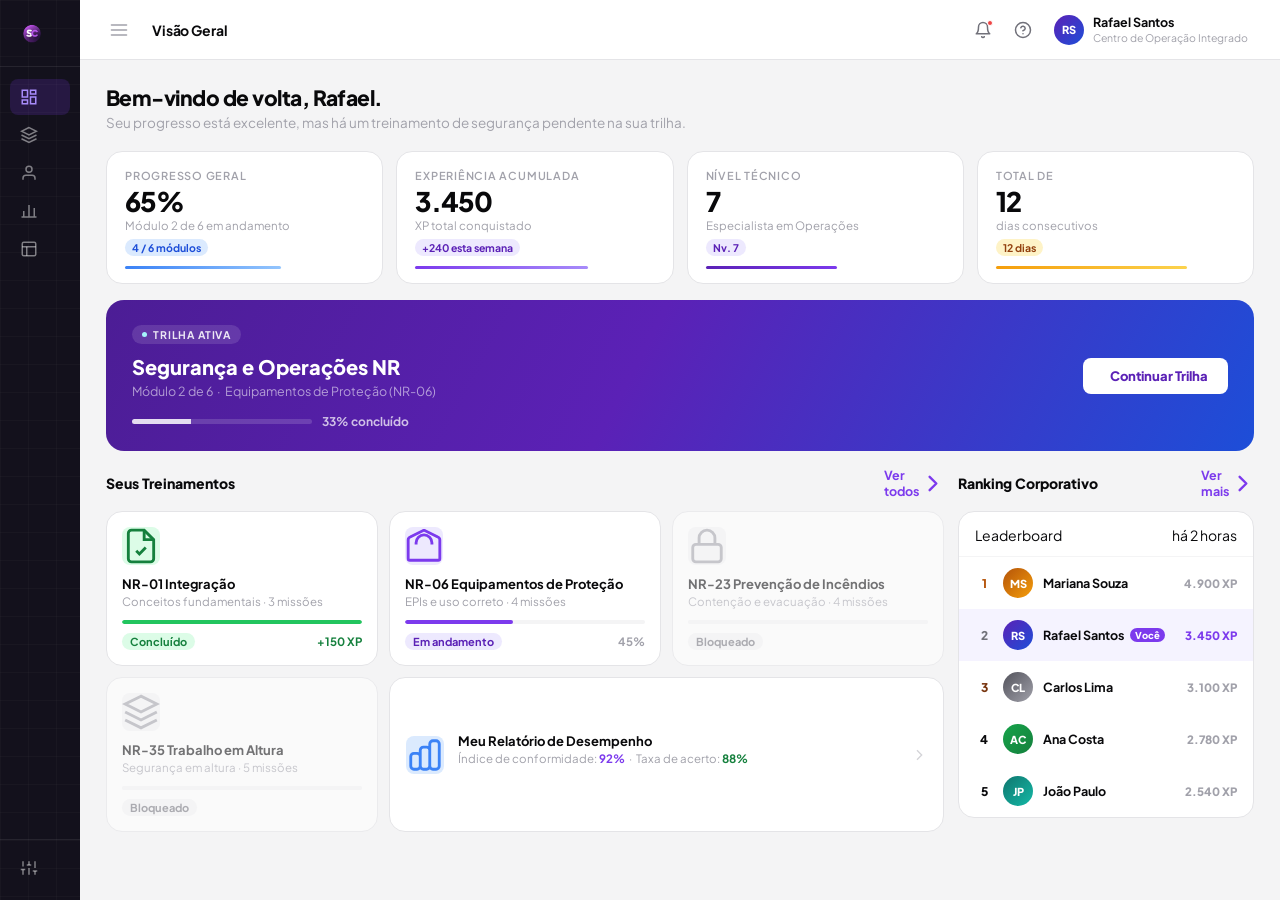
==== painel.html @ c81d24ef "SafeCorp 1.1v" ====
<!doctype html>
<html lang="pt-BR">
  <head>
    <meta charset="UTF-8" />
    <meta name="viewport" content="width=device-width, initial-scale=1.0" />
    <title>SafeCorp — Plataforma de Treinamentos</title>
    <link
      href="https://fonts.googleapis.com/css2?family=Plus+Jakarta+Sans:ital,wght@0,400;0,500;0,600;0,700;0,800;1,400&family=Bricolage+Grotesque:wght@700;800&display=swap"
      rel="stylesheet"
    />
    <link rel="stylesheet" href="style.css">
  </head>
  <body>
    <!-- ══════════════════════════════════════════════
     SIDEBAR
══════════════════════════════════════════════ -->
    <aside class="sidebar collapsed" id="sidebar">
      <div class="sidebar-header">
        <img
          src="src/logo.png"
          alt="SafeCorp Logo"
          class="tenant-logo"
          onerror="
            this.src =
              'data:image/svg+xml;utf8,<svg xmlns=\'http://www.w3.org/2000/svg\' viewBox=\'0 0 24 24\' fill=\'none\' stroke=\'%23A78BFA\' stroke-width=\'2\'><path d=\'M12 22s8-4 8-10V5l-8-3-8 3v7c0 6 8 10 8 10z\'/></svg>'
          "
        />
        <span class="tenant-name">SafeCorp</span>
      </div>

      <nav class="sidebar-nav">
        <a
          href="#"
          class="nav-item active"
          onclick="
            showScreen('dashboard');
            return false;
          "
        >
          <span class="nav-icon">
            <svg
              viewBox="0 0 24 24"
              fill="none"
              stroke="currentColor"
              stroke-width="2"
            >
              <rect x="3" y="3" width="7" height="9"></rect>
              <rect x="14" y="3" width="7" height="5"></rect>
              <rect x="14" y="12" width="7" height="9"></rect>
              <rect x="3" y="16" width="7" height="5"></rect>
            </svg>
          </span>
          <span class="nav-label">Dashboard</span>
        </a>
        <a
          href="#"
          class="nav-item"
          onclick="
            showScreen('mundo');
            return false;
          "
        >
          <span class="nav-icon">
            <svg
              viewBox="0 0 24 24"
              fill="none"
              stroke="currentColor"
              stroke-width="2"
            >
              <path
                d="M12 2L2 7l10 5 10-5-10-5zM2 17l10 5 10-5M2 12l10 5 10-5"
              ></path>
            </svg>
          </span>
          <span class="nav-label">Treinamentos</span>
        </a>
        <a
          href="#"
          class="nav-item"
          onclick="
            showScreen('perfil');
            return false;
          "
        >
          <span class="nav-icon">
            <svg
              viewBox="0 0 24 24"
              fill="none"
              stroke="currentColor"
              stroke-width="2"
            >
              <path d="M20 21v-2a4 4 0 0 0-4-4H8a4 4 0 0 0-4 4v2"></path>
              <circle cx="12" cy="7" r="4"></circle>
            </svg>
          </span>
          <span class="nav-label">Meu Perfil</span>
        </a>
        <a
          href="#"
          class="nav-item"
          onclick="
            showScreen('ranking');
            return false;
          "
        >
          <span class="nav-icon">
            <svg
              viewBox="0 0 24 24"
              fill="none"
              stroke="currentColor"
              stroke-width="2"
            >
              <path d="M2 20h20M5 20v-8M12 20V4M19 20v-12"></path>
            </svg>
          </span>
          <span class="nav-label">Ranking</span>
        </a>
        <a
          href="#"
          class="nav-item"
          onclick="
            showScreen('relatorios');
            return false;
          "
        >
          <span class="nav-icon">
            <svg
              viewBox="0 0 24 24"
              fill="none"
              stroke="currentColor"
              stroke-width="2"
            >
              <rect x="3" y="3" width="18" height="18" rx="2" ry="2"></rect>
              <line x1="3" y1="9" x2="21" y2="9"></line>
              <line x1="9" y1="21" x2="9" y2="9"></line>
            </svg>
          </span>
          <span class="nav-label">Relatórios</span>
        </a>
        <a
          href="#"
          class="nav-item admin-only"
          onclick="
            showScreen('admin');
            return false;
          "
        >
          <span class="nav-icon">
            <svg
              viewBox="0 0 24 24"
              fill="none"
              stroke="currentColor"
              stroke-width="2"
            >
              <path d="M16 21v-2a4 4 0 0 0-4-4H5c-1.1 0-2 .9-2 2v2"></path>
              <circle cx="8.5" cy="7" r="4"></circle>
              <polyline points="17 11 19 13 23 9"></polyline>
            </svg>
          </span>
          <span class="nav-label">Administrador</span>
        </a>
      </nav>

      <div class="sidebar-bottom">
        <a
          href="#"
          class="nav-item"
          onclick="
            showScreen('configuracoes');
            return false;
          "
        >
          <span class="nav-icon">
            <svg
              viewBox="0 0 24 24"
              fill="none"
              stroke="currentColor"
              stroke-width="2"
            >
              <line x1="4" y1="21" x2="4" y2="14"></line>
              <line x1="4" y1="10" x2="4" y2="3"></line>
              <line x1="12" y1="21" x2="12" y2="12"></line>
              <line x1="12" y1="8" x2="12" y2="3"></line>
              <line x1="20" y1="21" x2="20" y2="16"></line>
              <line x1="20" y1="12" x2="20" y2="3"></line>
              <line x1="1" y1="14" x2="7" y2="14"></line>
              <line x1="9" y1="8" x2="15" y2="8"></line>
              <line x1="17" y1="16" x2="23" y2="16"></line>
            </svg>
          </span>
          <span class="nav-label">Configurações</span>
        </a>
      </div>
    </aside>

    <!-- ══════════════════════════════════════════════
     MAIN
══════════════════════════════════════════════ -->
    <main class="main-content">
      <header class="topbar">
        <div class="topbar-left">
          <button class="toggle-sidebar-btn" onclick="toggleSidebar()">
            <svg
              width="20"
              height="20"
              viewBox="0 0 24 24"
              fill="none"
              stroke="currentColor"
              stroke-width="2"
              stroke-linecap="round"
              stroke-linejoin="round"
            >
              <line x1="3" y1="12" x2="21" y2="12"></line>
              <line x1="3" y1="6" x2="21" y2="6"></line>
              <line x1="3" y1="18" x2="21" y2="18"></line>
            </svg>
          </button>
          <h1 class="topbar-title" id="topbar-title">Visão Geral</h1>
        </div>

        <div class="topbar-actions">
          <button
            class="topbar-btn notification-bell"
            onclick="showScreen('notificacoes')"
          >
            <svg
              width="18"
              height="18"
              viewBox="0 0 24 24"
              fill="none"
              stroke="currentColor"
              stroke-width="2"
              stroke-linecap="round"
              stroke-linejoin="round"
            >
              <path d="M18 8A6 6 0 0 0 6 8c0 7-3 9-3 9h18s-3-2-3-9"></path>
              <path d="M13.73 21a2 2 0 0 1-3.46 0"></path>
            </svg>
            <span class="badge-dot"></span>
          </button>
          <button class="topbar-btn help-btn" onclick="showScreen('ajuda')">
            <svg
              width="18"
              height="18"
              viewBox="0 0 24 24"
              fill="none"
              stroke="currentColor"
              stroke-width="2"
              stroke-linecap="round"
              stroke-linejoin="round"
            >
              <circle cx="12" cy="12" r="10"></circle>
              <path d="M9.09 9a3 3 0 0 1 5.83 1c0 2-3 3-3 3"></path>
              <line x1="12" y1="17" x2="12.01" y2="17"></line>
            </svg>
          </button>

          <div class="user-profile">
            <div class="avatar-placeholder">RS</div>
            <div class="user-info">
              <span class="user-name">Rafael Santos</span>
              <span class="user-role">Centro de Operação Integrado</span>
            </div>
          </div>
        </div>
      </header>

      <div class="content">
        <!-- ══════════════ DASHBOARD ══════════════ -->
        <div id="screen-dashboard" class="screen active">
          <div class="dash-page-header">
            <h2>Bem-vindo de volta, Rafael.</h2>
            <p>
              Seu progresso está excelente, mas há um treinamento de segurança
              pendente na sua trilha.
            </p>
          </div>

          <div class="dash-metrics">
            <div class="dash-metric">
              <div class="dash-metric-label">Progresso Geral</div>
              <div class="dash-metric-value">65%</div>
              <div class="dash-metric-sub">Módulo 2 de 6 em andamento</div>
              <div class="dash-metric-badge badge-blue">4 / 6 módulos</div>
              <div
                class="dash-metric-bar"
                style="
                  background: linear-gradient(90deg, var(--blue-500), #93c5fd);
                  width: 65%;
                "
              ></div>
            </div>
            <div class="dash-metric">
              <div class="dash-metric-label">Experiência Acumulada</div>
              <div class="dash-metric-value">3.450</div>
              <div class="dash-metric-sub">XP total conquistado</div>
              <div class="dash-metric-badge badge-purple">+240 esta semana</div>
              <div
                class="dash-metric-bar"
                style="
                  background: linear-gradient(90deg, var(--brand), #a78bfa);
                  width: 72%;
                "
              ></div>
            </div>
            <div class="dash-metric">
              <div class="dash-metric-label">Nível Técnico</div>
              <div class="dash-metric-value">7</div>
              <div class="dash-metric-sub">Especialista em Operações</div>
              <div class="dash-metric-badge badge-purple">Nv. 7</div>
              <div
                class="dash-metric-bar"
                style="
                  background: linear-gradient(
                    90deg,
                    var(--brand-dark),
                    var(--brand)
                  );
                  width: 55%;
                "
              ></div>
            </div>
            <div class="dash-metric">
              <div class="dash-metric-label">Total de</div>
              <div class="dash-metric-value">12</div>
              <div class="dash-metric-sub">dias consecutivos</div>
              <div class="dash-metric-badge badge-amber">12 dias</div>
              <div
                class="dash-metric-bar"
                style="
                  background: linear-gradient(90deg, var(--amber-500), #fcd34d);
                  width: 80%;
                "
              ></div>
            </div>
          </div>

          <div class="dash-continue">
            <div class="dash-continue-left">
              <div class="dash-continue-tag">
                <span class="tag-dot"></span>
                Trilha ativa
              </div>
              <div class="dash-continue-title">Segurança e Operações NR</div>
              <div class="dash-continue-sub">
                Módulo 2 de 6 &nbsp;·&nbsp; Equipamentos de Proteção (NR-06)
              </div>
              <div class="dash-continue-prog">
                <div class="prog-track">
                  <div class="prog-fill" style="width: 33%"></div>
                </div>
                <span class="prog-label">33% concluído</span>
              </div>
            </div>
            <button class="btn-continue-main" onclick="showScreen('mundo')">
              <svg viewBox="0 0 20 20" fill="currentColor">
                <path
                  fill-rule="evenodd"
                  d="M10 18a8 8 0 100-16 8 8 0 000 16zM9.555 7.168A1 1 0 008 8v4a1 1 0 001.555.832l3-2a1 1 0 000-1.664l-3-2z"
                  clip-rule="evenodd"
                />
              </svg>
              Continuar Trilha
            </button>
          </div>

          <div class="dash-bottom">
            <div>
              <div class="dash-section-header">
                <span class="dash-section-title">Seus Treinamentos</span>
                <a class="dash-section-link" onclick="showScreen('mundo')">
                  Ver todos
                  <svg
                    viewBox="0 0 24 24"
                    fill="none"
                    stroke="currentColor"
                    stroke-width="2.5"
                    stroke-linecap="round"
                    stroke-linejoin="round"
                  >
                    <path d="M9 5l7 7-7 7" />
                  </svg>
                </a>
              </div>
              <div class="dash-trainings">
                <div class="t-card" onclick="showScreen('mundo')">
                  <div class="t-icon-wrap" style="background: var(--green-100)">
                    <svg
                      viewBox="0 0 24 24"
                      fill="none"
                      stroke="var(--green-700)"
                      stroke-width="1.8"
                    >
                      <path
                        d="M14 2H6a2 2 0 0 0-2 2v16a2 2 0 0 0 2 2h12a2 2 0 0 0 2-2V8z"
                      ></path>
                      <polyline points="14 2 14 8 20 8"></polyline>
                      <path d="M9 15l2 2 4-4"></path>
                    </svg>
                  </div>
                  <div class="t-name">NR-01 Integração</div>
                  <div class="t-meta">Conceitos fundamentais · 3 missões</div>
                  <div class="t-prog-bar">
                    <div
                      class="t-prog-fill"
                      style="width: 100%; background: var(--green-500)"
                    ></div>
                  </div>
                  <div class="t-footer">
                    <span class="t-status done">Concluído</span>
                    <span class="t-pct" style="color: var(--green-700)"
                      >+150 XP</span
                    >
                  </div>
                </div>

                <div class="t-card" onclick="showScreen('mundo')">
                  <div
                    class="t-icon-wrap"
                    style="background: var(--brand-light)"
                  >
                    <svg
                      viewBox="0 0 24 24"
                      fill="none"
                      stroke="var(--brand)"
                      stroke-width="1.8"
                    >
                      <path
                        d="M2 20a1 1 0 0 0 1 1h18a1 1 0 0 0 1-1V8.2a2 2 0 0 0-1.28-1.87L12.5 2.2a2 2 0 0 0-1 0L3.28 6.33A2 2 0 0 0 2 8.2z"
                      ></path>
                      <path d="M7 11v-1a5 5 0 0 1 10 0v1"></path>
                    </svg>
                  </div>
                  <div class="t-name">NR-06 Equipamentos de Proteção</div>
                  <div class="t-meta">EPIs e uso correto · 4 missões</div>
                  <div class="t-prog-bar">
                    <div
                      class="t-prog-fill"
                      style="width: 45%; background: var(--brand)"
                    ></div>
                  </div>
                  <div class="t-footer">
                    <span class="t-status active">Em andamento</span>
                    <span class="t-pct">45%</span>
                  </div>
                </div>

                <div class="t-card locked">
                  <div class="t-lock-icon">
                    <svg
                      viewBox="0 0 24 24"
                      fill="none"
                      stroke="currentColor"
                      stroke-width="1.8"
                    >
                      <rect
                        x="3"
                        y="11"
                        width="18"
                        height="11"
                        rx="2"
                        ry="2"
                      ></rect>
                      <path d="M7 11V7a5 5 0 0 1 10 0v4"></path>
                    </svg>
                  </div>
                  <div class="t-icon-wrap" style="background: var(--gray-100)">
                    <svg
                      viewBox="0 0 24 24"
                      fill="none"
                      stroke="var(--gray-400)"
                      stroke-width="1.8"
                    >
                      <rect
                        x="3"
                        y="11"
                        width="18"
                        height="11"
                        rx="2"
                        ry="2"
                      ></rect>
                      <path d="M7 11V7a5 5 0 0 1 10 0v4"></path>
                    </svg>
                  </div>
                  <div class="t-name">NR-23 Prevenção de Incêndios</div>
                  <div class="t-meta">Contenção e evacuação · 4 missões</div>
                  <div class="t-prog-bar">
                    <div
                      class="t-prog-fill"
                      style="width: 0%; background: var(--gray-300)"
                    ></div>
                  </div>
                  <div class="t-footer">
                    <span class="t-status locked">Bloqueado</span>
                  </div>
                </div>

                <div class="t-card locked">
                  <div class="t-lock-icon">
                    <svg
                      viewBox="0 0 24 24"
                      fill="none"
                      stroke="currentColor"
                      stroke-width="1.8"
                    >
                      <rect
                        x="3"
                        y="11"
                        width="18"
                        height="11"
                        rx="2"
                        ry="2"
                      ></rect>
                      <path d="M7 11V7a5 5 0 0 1 10 0v4"></path>
                    </svg>
                  </div>
                  <div class="t-icon-wrap" style="background: var(--gray-100)">
                    <svg
                      viewBox="0 0 24 24"
                      fill="none"
                      stroke="var(--gray-400)"
                      stroke-width="1.8"
                    >
                      <path
                        d="M12 2L2 7l10 5 10-5-10-5zM2 17l10 5 10-5M2 12l10 5 10-5"
                      ></path>
                    </svg>
                  </div>
                  <div class="t-name">NR-35 Trabalho em Altura</div>
                  <div class="t-meta">Segurança em altura · 5 missões</div>
                  <div class="t-prog-bar">
                    <div
                      class="t-prog-fill"
                      style="width: 0%; background: var(--gray-300)"
                    ></div>
                  </div>
                  <div class="t-footer">
                    <span class="t-status locked">Bloqueado</span>
                  </div>
                </div>

                <div
                  class="t-card"
                  onclick="showScreen('relatorios')"
                  style="
                    grid-column: span 2;
                    display: flex;
                    flex-direction: row;
                    align-items: center;
                    gap: 14px;
                    padding: 14px 16px;
                  "
                >
                  <div
                    class="t-icon-wrap"
                    style="
                      background: var(--blue-100);
                      margin-bottom: 0;
                      flex-shrink: 0;
                    "
                  >
                    <svg
                      viewBox="0 0 24 24"
                      fill="none"
                      stroke="var(--blue-500)"
                      stroke-width="1.8"
                    >
                      <path
                        d="M9 19v-6a2 2 0 00-2-2H5a2 2 0 00-2 2v6a2 2 0 002 2h2a2 2 0 002-2zm0 0V9a2 2 0 012-2h2a2 2 0 012 2v10m-6 0a2 2 0 002 2h2a2 2 0 002-2m0 0V5a2 2 0 012-2h2a2 2 0 012 2v14a2 2 0 01-2 2h-2a2 2 0 01-2-2z"
                      />
                    </svg>
                  </div>
                  <div style="flex: 1">
                    <div class="t-name">Meu Relatório de Desempenho</div>
                    <div class="t-meta">
                      Índice de conformidade:
                      <strong style="color: var(--brand)">92%</strong>
                      &nbsp;·&nbsp; Taxa de acerto:
                      <strong style="color: var(--green-700)">88%</strong>
                    </div>
                  </div>
                  <svg
                    viewBox="0 0 24 24"
                    fill="none"
                    stroke="var(--gray-300)"
                    stroke-width="2"
                    width="16"
                    height="16"
                  >
                    <path d="M9 5l7 7-7 7" />
                  </svg>
                </div>
              </div>
            </div>

            <div>
              <div class="dash-section-header">
                <span class="dash-section-title">Ranking Corporativo</span>
                <a class="dash-section-link" onclick="showScreen('ranking')">
                  Ver mais
                  <svg
                    viewBox="0 0 24 24"
                    fill="none"
                    stroke="currentColor"
                    stroke-width="2.5"
                    stroke-linecap="round"
                    stroke-linejoin="round"
                  >
                    <path d="M9 5l7 7-7 7" />
                  </svg>
                </a>
              </div>
              <div class="dash-ranking">
                <div class="dash-ranking-head">
                  <span class="dash-ranking-head-left">Leaderboard</span>
                  <span class="dash-ranking-head-right">há 2 horas</span>
                </div>
                <div class="rank-row">
                  <div class="rank-pos-num p1">1</div>
                  <div
                    class="rank-av"
                    style="
                      background: linear-gradient(135deg, #b45309, #f59e0b);
                    "
                  >
                    MS
                  </div>
                  <div class="rank-name-col">Mariana Souza</div>
                  <div class="rank-xp-val">4.900 XP</div>
                </div>
                <div class="rank-row is-me">
                  <div class="rank-pos-num p2">2</div>
                  <div
                    class="rank-av"
                    style="
                      background: linear-gradient(
                        135deg,
                        var(--brand-dark),
                        #1d4ed8
                      );
                    "
                  >
                    RS
                  </div>
                  <div class="rank-name-col">
                    Rafael Santos
                    <span class="you-badge">Você</span>
                  </div>
                  <div class="rank-xp-val mine">3.450 XP</div>
                </div>
                <div class="rank-row">
                  <div class="rank-pos-num p3">3</div>
                  <div
                    class="rank-av"
                    style="
                      background: linear-gradient(135deg, #52525b, #a1a1aa);
                    "
                  >
                    CL
                  </div>
                  <div class="rank-name-col">Carlos Lima</div>
                  <div class="rank-xp-val">3.100 XP</div>
                </div>
                <div class="rank-row">
                  <div class="rank-pos-num pn">4</div>
                  <div
                    class="rank-av"
                    style="
                      background: linear-gradient(135deg, #16a34a, #15803d);
                    "
                  >
                    AC
                  </div>
                  <div class="rank-name-col">Ana Costa</div>
                  <div class="rank-xp-val">2.780 XP</div>
                </div>
                <div class="rank-row">
                  <div class="rank-pos-num pn">5</div>
                  <div
                    class="rank-av"
                    style="
                      background: linear-gradient(135deg, #0f766e, #14b8a6);
                    "
                  >
                    JP
                  </div>
                  <div class="rank-name-col">João Paulo</div>
                  <div class="rank-xp-val">2.540 XP</div>
                </div>
              </div>
            </div>
          </div>
        </div>

        <!-- ══════════════ MUNDO / TREINAMENTOS ══════════════ -->
        <div id="screen-mundo" class="screen">
          <div class="page-header">
            <h2 class="section-title">Cursos e Trilhas</h2>
            <p class="section-subtitle">
              Complete os módulos sequencialmente para desbloquear novas badges
              de qualificação.
            </p>
          </div>

          <div class="mundos-list">
            <div class="mundo-card completed">
              <div class="mundo-icon-wrapper">
                <svg
                  width="28"
                  height="28"
                  viewBox="0 0 24 24"
                  fill="none"
                  stroke="currentColor"
                  stroke-width="2"
                >
                  <path
                    d="M14 2H6a2 2 0 0 0-2 2v16a2 2 0 0 0 2 2h12a2 2 0 0 0 2-2V8z"
                  ></path>
                  <polyline points="14 2 14 8 20 8"></polyline>
                  <path d="M16 13H8"></path>
                  <path d="M16 17H8"></path>
                  <polyline points="10 9 9 9 8 9"></polyline>
                </svg>
              </div>
              <div class="mundo-details">
                <h4>Módulo 1: NR-01 Integração</h4>
                <p>Conceitos fundamentais de segurança do trabalho.</p>
              </div>
              <div class="mundo-action">
                <span class="status-tag success">Concluído</span>
              </div>
            </div>

            <div class="mundo-card active">
              <div class="mundo-icon-wrapper">
                <svg
                  width="28"
                  height="28"
                  viewBox="0 0 24 24"
                  fill="none"
                  stroke="currentColor"
                  stroke-width="2"
                >
                  <path
                    d="M2 20a1 1 0 0 0 1 1h18a1 1 0 0 0 1-1V8.2a2 2 0 0 0-1.28-1.87L12.5 2.2a2 2 0 0 0-1 0L3.28 6.33A2 2 0 0 0 2 8.2z"
                  ></path>
                  <path d="M7 11v-1a5 5 0 0 1 10 0v1"></path>
                </svg>
              </div>
              <div class="mundo-details">
                <h4>Módulo 2: Equipamentos de Proteção (NR-06)</h4>
                <p>
                  Identificação e uso correto de EPIs no ambiente operacional.
                </p>
              </div>
              <div class="mundo-action">
                <button
                  class="btn-primary"
                  onclick="
                    initEpiMinigame();
                    showScreen('missao-epi');
                  "
                >
                  Iniciar Missão
                </button>
              </div>
            </div>

            <div class="mundo-card active">
              <div class="mundo-icon-wrapper">
                <svg
                  width="28"
                  height="28"
                  viewBox="0 0 24 24"
                  fill="none"
                  stroke="currentColor"
                  stroke-width="2"
                >
                  <path d="M13 2L3 14h9l-1 8 10-12h-9l1-8z"></path>
                </svg>
              </div>
              <div class="mundo-details">
                <h4>Módulo 3: Segurança Elétrica (NR-10)</h4>
                <p>Procedimentos de segurança em instalações elétricas, identificação de riscos e EPIs específicos.</p>
              </div>
              <div class="mundo-action">
                <button
                  class="btn-primary"
                  onclick="
                    initQuizNR10();
                    showScreen('quiz-nr10');
                  "
                >
                  Iniciar Quiz
                </button>
              </div>
            </div>

            <div class="mundo-card active">
              <div class="mundo-icon-wrapper">
                <svg
                  width="28"
                  height="28"
                  viewBox="0 0 24 24"
                  fill="none"
                  stroke="currentColor"
                  stroke-width="2"
                >
                  <path d="M8.5 14.5A2.5 2.5 0 0 0 11 12c0-1.38-.5-2-1-3-1.072-2.143-.224-5.057 2.5-7.5 0 0-3.73 2.04-5.14 6.032A9.66 9.66 0 0 0 7 14.5c0 4.418 3.582 8 8 8s8-3.582 8-8a9.66 9.66 0 0 0-1.36-2.968C19.23 3.54 15.5 1.5 15.5 1.5c2.724 2.443 3.572 5.357 2.5 7.5-.5 1-1 1.62-1 3a2.5 2.5 0 0 0 2.5 2.5"></path>
                </svg>
              </div>
              <div class="mundo-details">
                <h4>Módulo 4: Combate a Incêndio (NR-23)</h4>
                <p>Classificação de incêndios e uso correto de extintores em situações de emergência.</p>
              </div>
              <div class="mundo-action">
                <button
                  class="btn-primary"
                  onclick="
                    initFireGame();
                    showScreen('fire-nr23');
                  "
                >
                  Iniciar Simulação
                </button>
              </div>
            </div>

            <div class="mundo-card locked">
              <div class="mundo-icon-wrapper">
                <svg
                  width="28"
                  height="28"
                  viewBox="0 0 24 24"
                  fill="none"
                  stroke="currentColor"
                  stroke-width="2"
                >
                  <rect
                    x="3"
                    y="11"
                    width="18"
                    height="11"
                    rx="2"
                    ry="2"
                  ></rect>
                  <path d="M7 11V7a5 5 0 0 1 10 0v4"></path>
                </svg>
              </div>
              <div class="mundo-details">
                <h4>Módulo 5: Prevenção de Assédio e Diversidade (NR 01 / Lei 14.457/22):</h4>
                <p>Capacitação para promover um ambiente de trabalho seguro e respeitoso, focada no combate ao assédio e na promoção da igualdade.</p>
              </div>
              <div class="mundo-action">
                <span class="status-tag outline">Bloqueado</span>
              </div>
            </div>

            <div class="mundo-card locked">
              <div class="mundo-icon-wrapper">
                <svg
                  width="28"
                  height="28"
                  viewBox="0 0 24 24"
                  fill="none"
                  stroke="currentColor"
                  stroke-width="2"
                >
                  <rect
                    x="3"
                    y="11"
                    width="18"
                    height="11"
                    rx="2"
                    ry="2"
                  ></rect>
                  <path d="M7 11V7a5 5 0 0 1 10 0v4"></path>
                </svg>
              </div>
              <div class="mundo-details">
                <h4>Módulo 5: Lei Geral de Proteção de Dados:</h4>
                <p>Treinamento sobre a Lei Geral de Proteção de Dados para garantir que a equipe saiba manusear dados de clientes e colegas com segurança.</p>
              </div>
              <div class="mundo-action">
                <span class="status-tag outline">Bloqueado</span>
              </div>
            </div>
          </div>
        </div>

        <!-- ══════════════ MISSÃO EPI ══════════════ -->
        <div id="screen-missao-epi" class="screen">
          <div class="card game-header">
            <div>
              <h2 class="section-title">Simulação Operacional: NR-06</h2>
              <p class="text-sm">
                Arraste os equipamentos obrigatórios do inventário para o
                manequim de acordo com o cenário (Construção Civil).
              </p>
            </div>
          </div>

          <div class="game-container">
            <div class="inventory-panel">
              <h3 class="panel-title">Inventário de EPIs</h3>
              <div class="draggable-item" draggable="true" data-epi="capacete">
                <svg
                  class="item-icon"
                  viewBox="0 0 24 24"
                  fill="none"
                  stroke="currentColor"
                  stroke-width="2"
                >
                  <path d="M12 2a8 8 0 00-8 8v4h16v-4a8 8 0 00-8-8z" />
                  <rect x="2" y="14" width="20" height="2" />
                </svg>
                <span>Capacete Classe B</span>
              </div>
              <div class="draggable-item" draggable="true" data-epi="luva">
                <svg
                  class="item-icon"
                  viewBox="0 0 24 24"
                  fill="none"
                  stroke="currentColor"
                  stroke-width="2"
                >
                  <path d="M14 2h-4v10H8V6H6v8a6 6 0 0012 0V4h-2v8h-2V2z" />
                </svg>
                <span>Luvas de Raspa</span>
              </div>
              <div class="draggable-item" draggable="true" data-epi="bota">
                <svg
                  class="item-icon"
                  viewBox="0 0 24 24"
                  fill="none"
                  stroke="currentColor"
                  stroke-width="2"
                >
                  <path d="M4 10v10h16v-4c0-3-4-6-6-6h-2V2H8v8H4z" />
                </svg>
                <span>Botas de Segurança</span>
              </div>
              <div class="draggable-item" draggable="true" data-epi="oculos">
                <svg
                  class="item-icon"
                  viewBox="0 0 24 24"
                  fill="none"
                  stroke="currentColor"
                  stroke-width="2"
                >
                  <rect x="2" y="10" width="8" height="6" rx="2" />
                  <rect x="14" y="10" width="8" height="6" rx="2" />
                  <path d="M10 13h4M2 13H0M24 13h-2" />
                </svg>
                <span>Óculos (Opcional aqui)</span>
              </div>
            </div>

            <div class="character-panel">
              <div class="character-silhouette">
                <svg
                  viewBox="0 0 100 200"
                  fill="none"
                  stroke="#CBD5E1"
                  stroke-width="2"
                  width="150"
                  height="300"
                >
                  <circle cx="50" cy="30" r="18" />
                  <path
                    d="M30 60 Q50 50 70 60 L85 110 L70 115 L60 80 L60 140 L40 140 L40 80 L30 115 L15 110 Z"
                  />
                  <path d="M40 140 L30 190 L50 190 L50 140 Z" />
                  <path d="M60 140 L50 190 L70 190 L60 140 Z" />
                </svg>
                <div class="drop-zone head-zone" data-accept="capacete">
                  Cabeça
                </div>
                <div class="drop-zone hand-zone" data-accept="luva">Mãos</div>
                <div class="drop-zone foot-zone" data-accept="bota">Pés</div>
              </div>
              <div class="game-footer">
                <button
                  id="finalizar-epi-btn"
                  class="btn-primary"
                  style="display: none"
                  onclick="processarFimMissaoEpi()"
                >
                  Concluir e Resgatar XP
                </button>
              </div>
            </div>
          </div>
        </div>

        <!-- ══════════════ QUIZ NR-10 ══════════════ -->
        <div id="screen-quiz-nr10" class="screen" style="display:none;">
          <div class="card quiz-header">
            <div class="quiz-progress">
              <span>Questão <span id="current-question">1</span>/<span id="total-questions">5</span></span>
              <span class="quiz-score">Pontuação: <span id="quiz-score">0</span> XP</span>
            </div>
            <div class="quiz-timer" id="quiz-timer">⏱️ 00:30</div>
          </div>

          <div class="card quiz-question-container">
            <h3 class="quiz-question" id="question-text">Carregando questão...</h3>
            <div class="quiz-options" id="quiz-options">
              <!-- Opções geradas dinamicamente -->
            </div>
            <div class="quiz-feedback" id="quiz-feedback"></div>
            <div class="quiz-attempts" id="quiz-attempts">Tentativas restantes: ❤️❤️❤️</div>
          </div>

          <div class="quiz-navigation">
            <button class="btn-outline" id="next-question-btn" onclick="nextQuestion()" style="display:none;">Próxima Questão</button>
          </div>
        </div>

        <!-- ══════════════ COMBATE A INCÊNDIO NR-23 ══════════════ -->
        <div id="screen-fire-nr23" class="screen" style="display:none;">
          <div class="fire-header">
            <div class="fire-header-left">
              <div class="fire-timer">
                <span>🔥 Tempo restante:</span>
                <span id="fire-timer">60</span>s
              </div>
              <div class="fire-timer-bar">
                <div class="fire-timer-fill" id="fire-timer-fill" style="width: 100%"></div>
              </div>
            </div>
            <div class="fire-score">Pontuação: <span id="fire-score">0</span> XP</div>
          </div>

          <div class="fire-scenario">
            <div class="fire-scene" id="fire-scene">
              <!-- Animação do fogo -->
              <div class="fire-animation"></div>
              <p id="scenario-description" class="fire-description">
                Carregando cenário...
              </p>
            </div>

            <div class="extinguishers-grid" id="extinguishers-grid">
              <!-- Extintores gerados dinamicamente -->
            </div>
          </div>

          <div class="fire-feedback" id="fire-feedback"></div>

          <div class="card fire-progress">
            <span>Incêndios controlados: <span id="fires-controlled">0</span>/<span id="total-fires">5</span></span>
          </div>
        </div>

        <!-- ══════════════ RECOMPENSA ══════════════ -->
        <div id="screen-recompensa" class="screen flex-center">
          <div class="card reward-card">
            <div class="reward-header-icon">
              <svg
                viewBox="0 0 24 24"
                fill="none"
                stroke="currentColor"
                stroke-width="2"
              >
                <path d="M22 11.08V12a10 10 0 1 1-5.93-9.14"></path>
                <polyline points="22 4 12 14.01 9 11.01"></polyline>
              </svg>
            </div>
            <h2 class="reward-title">Módulo Validado!</h2>
            <p class="reward-subtitle">
              Você concluiu o
              <strong id="recompensa-modulo">Módulo</strong> atendendo a todos
              os requisitos de segurança.
            </p>
            <div class="reward-box">
              <h3 class="reward-box-title">Ativos Desbloqueados</h3>
              <div class="reward-item">
                <div
                  class="reward-icon-box"
                  id="recompensa-badge-icon"
                  style="background: transparent; padding: 0"
                ></div>
                <div class="reward-details">
                  <div class="reward-name" id="recompensa-badge">
                    Badge de Qualificação
                  </div>
                  <div class="reward-desc">
                    Nova credencial técnica vinculada ao seu perfil.
                  </div>
                </div>
              </div>
              <div class="reward-item">
                <div class="reward-icon-box xp-bg">
                  <span class="xp-text-icon">XP</span>
                </div>
                <div class="reward-details">
                  <div class="reward-name xp-color" id="recompensa-xp">
                    +0 XP
                  </div>
                  <div class="reward-desc">
                    Pontuação técnica adquirida nesta missão.
                  </div>
                </div>
              </div>
            </div>
            <button
              class="btn-primary full-width"
              onclick="showScreen('dashboard')"
            >
              Finalizar e Voltar
            </button>
          </div>
        </div>

        <!-- ══════════════ PERFIL ══════════════ -->
        <div id="screen-perfil" class="screen">
          <div class="card profile-header">
            <div class="profile-avatar-lg">RS</div>
            <div class="profile-info">
              <h2>Rafael Santos</h2>
              <p>Centro de Operação Integrado — ESE/SE</p>
              <div class="level-tag">Nível Técnico 12</div>
            </div>
          </div>

          <div class="card mt-4" style="padding: 20px">
            <h3 style="margin-bottom: 10px; color: var(--text-primary)">
              Minhas Conquistas
            </h3>
            <p
              style="
                color: var(--text-muted);
                font-size: 14px;
                margin-bottom: 20px;
              "
            >
              Badges desbloqueados nos treinamentos.
            </p>
            <div class="badges-grid" id="perfil-badges-grid">
              <div class="badge-card">
                <svg
                  class="badge-svg"
                  viewBox="0 0 120 120"
                  xmlns="http://www.w3.org/2000/svg"
                >
                  <defs>
                    <linearGradient
                      id="grad-blue"
                      x1="0%"
                      y1="0%"
                      x2="100%"
                      y2="100%"
                    >
                      <stop offset="0%" stop-color="#3B82F6" />
                      <stop offset="100%" stop-color="#1D4ED8" />
                    </linearGradient>
                  </defs>
                  <path
                    d="M60 5 L70 15 L85 15 L90 28 L103 33 L100 47 L110 58 L100 69 L103 83 L90 88 L85 101 L70 101 L60 111 L50 101 L35 101 L30 88 L17 83 L20 69 L10 58 L20 47 L17 33 L30 28 L35 15 L50 15 Z"
                    fill="url(#grad-blue)"
                    stroke="#1E3A8A"
                    stroke-width="2"
                  />
                  <circle
                    cx="60"
                    cy="58"
                    r="38"
                    fill="none"
                    stroke="rgba(255,255,255,0.3)"
                    stroke-width="3"
                  />
                  <path
                    d="M60 30 L40 38 L40 60 C40 75 50 88 60 92 C70 88 80 75 80 60 L80 38 Z"
                    fill="white"
                  />
                  <path
                    d="M50 62 L57 69 L72 52"
                    fill="none"
                    stroke="#1D4ED8"
                    stroke-width="5"
                    stroke-linecap="round"
                    stroke-linejoin="round"
                  />
                </svg>
                <div class="badge-name">Cultura de Segurança</div>
                <div class="badge-status">Desbloqueado</div>
              </div>
              <div class="badge-card">
                <svg
                  class="badge-svg"
                  viewBox="0 0 120 120"
                  xmlns="http://www.w3.org/2000/svg"
                  style="filter: grayscale(100%); opacity: 0.5"
                >
                  <defs>
                    <linearGradient
                      id="grad-orange"
                      x1="0%"
                      y1="0%"
                      x2="100%"
                      y2="100%"
                    >
                      <stop offset="0%" stop-color="#F97316" />
                      <stop offset="100%" stop-color="#B45309" />
                    </linearGradient>
                  </defs>
                  <path
                    d="M60 5 L70 15 L85 15 L90 28 L103 33 L100 47 L110 58 L100 69 L103 83 L90 88 L85 101 L70 101 L60 111 L50 101 L35 101 L30 88 L17 83 L20 69 L10 58 L20 47 L17 33 L30 28 L35 15 L50 15 Z"
                    fill="url(#grad-orange)"
                    stroke="#92400E"
                    stroke-width="2"
                  />
                  <circle
                    cx="60"
                    cy="58"
                    r="38"
                    fill="none"
                    stroke="rgba(255,255,255,0.3)"
                    stroke-width="3"
                  />
                  <path
                    d="M40 55 C40 35 80 35 80 55 L85 55 L85 62 L35 62 L35 55 Z"
                    fill="white"
                  />
                  <path
                    d="M40 68 C40 80 55 80 55 68 M65 68 C65 80 80 80 80 68 M55 68 L65 68"
                    fill="none"
                    stroke="white"
                    stroke-width="4"
                    stroke-linecap="round"
                  />
                </svg>
                <div class="badge-name" style="color: var(--text-muted)">
                  Especialista em EPIs
                </div>
                <div class="badge-status">Bloqueado</div>
              </div>
            </div>
          </div>
        </div>

        <!-- ══════════════ RANKING ══════════════ -->
        <div id="screen-ranking" class="screen">
          <div class="card">
            <div class="flex-between">
              <h3 class="panel-title">Leaderboard Corporativo</h3>
              <span class="text-sm">Atualizado há 2 horas</span>
            </div>
            <table class="data-table mt-4">
              <thead>
                <tr>
                  <th>Posição</th>
                  <th>Colaborador</th>
                  <th>Setor</th>
                  <th>Pontuação (XP)</th>
                </tr>
              </thead>
              <tbody>
                <tr>
                  <td>
                    <div class="rank-pos gold">
                      <svg
                        width="18"
                        height="18"
                        viewBox="0 0 24 24"
                        fill="none"
                        stroke="currentColor"
                        stroke-width="2"
                      >
                        <circle cx="12" cy="8" r="7"></circle>
                        <polyline
                          points="8.21 13.89 7 23 12 20 17 23 15.79 13.88"
                        ></polyline></svg
                      ><span>1º</span>
                    </div>
                  </td>
                  <td class="font-semibold">Mariana Souza</td>
                  <td class="text-muted">Engenharia</td>
                  <td class="font-bold">4.900</td>
                </tr>
                <tr class="highlight-row">
                  <td>
                    <div class="rank-pos silver">
                      <svg
                        width="18"
                        height="18"
                        viewBox="0 0 24 24"
                        fill="none"
                        stroke="currentColor"
                        stroke-width="2"
                      >
                        <circle cx="12" cy="8" r="7"></circle>
                        <polyline
                          points="8.21 13.89 7 23 12 20 17 23 15.79 13.88"
                        ></polyline></svg
                      ><span>2º</span>
                    </div>
                  </td>
                  <td class="font-semibold">Rafael Santos (Você)</td>
                  <td class="text-muted">Centro de Operação Integrado</td>
                  <td class="font-bold highlight">3.450</td>
                </tr>
                <tr>
                  <td>
                    <div class="rank-pos bronze">
                      <svg
                        width="18"
                        height="18"
                        viewBox="0 0 24 24"
                        fill="none"
                        stroke="currentColor"
                        stroke-width="2"
                      >
                        <circle cx="12" cy="8" r="7"></circle>
                        <polyline
                          points="8.21 13.89 7 23 12 20 17 23 15.79 13.88"
                        ></polyline></svg
                      ><span>3º</span>
                    </div>
                  </td>
                  <td class="font-semibold">Carlos Lima</td>
                  <td class="text-muted">Manutenção</td>
                  <td class="font-bold">3.100</td>
                </tr>
              </tbody>
            </table>
          </div>
        </div>

        <!-- ══════════════ RELATÓRIOS ══════════════ -->
        <div id="screen-relatorios" class="screen">
          <div class="dashboard-grid">
            <div class="card stat-card">
              <div class="stat-info">
                <h3>Índice de Conformidade</h3>
                <div class="stat-value highlight">92%</div>
                <p class="text-sm mt-2">Treinamentos obrigatórios em dia.</p>
              </div>
            </div>
            <div class="card stat-card">
              <div class="stat-info">
                <h3>Taxa de Acerto (Avaliações)</h3>
                <div class="stat-value">88%</div>
                <p class="text-sm mt-2">Média global de retenção.</p>
              </div>
            </div>
          </div>

          <div class="card relatorio-chart-card">
            <h3 class="panel-title">Progresso Detalhado por Módulo</h3>
            <p class="text-muted mb-6">
              Acompanhamento do seu avanço na trilha de Segurança Operacional.
            </p>
            <div class="chart-wrapper">
              <div class="chart-bar-container">
                <div class="chart-bar" style="height: 100%">
                  <span class="bar-value">100%</span>
                </div>
                <span class="bar-label">NR-01</span>
              </div>
              <div class="chart-bar-container">
                <div class="chart-bar active-bar" style="height: 45%">
                  <span class="bar-value">45%</span>
                </div>
                <span class="bar-label">NR-06</span>
              </div>
              <div class="chart-bar-container">
                <div class="chart-bar empty-bar" style="height: 10%">
                  <span class="bar-value">0%</span>
                </div>
                <span class="bar-label">NR-23</span>
              </div>
            </div>
          </div>
        </div>

        <!-- ══════════════ NOTIFICAÇÕES - CORRIGIDA ══════════════ -->
        <div id="screen-notificacoes" class="screen">
          <div class="screen-header">
            <h2>Notificações</h2>
            <p>Acompanhe seus alertas, vencimentos e conquistas.</p>
          </div>
          <div class="notifications-container">
            <div class="notification-item">
              <div class="notification-icon warning">
                <svg
                  viewBox="0 0 24 24"
                  fill="none"
                  stroke="currentColor"
                  stroke-width="2"
                >
                  <path
                    d="M10.29 3.86L1.82 18a2 2 0 0 0 1.71 3h16.94a2 2 0 0 0 1.71-3L13.71 3.86a2 2 0 0 0-3.42 0z"
                  ></path>
                  <line x1="12" y1="9" x2="12" y2="13"></line>
                  <line x1="12" y1="17" x2="12.01" y2="17"></line>
                </svg>
              </div>
              <div class="notification-content">
                <p>
                  Atenção: Sua certificação
                  <strong>NR-35 (Trabalho em Altura)</strong> vence em 15 dias.
                  Agende sua reciclagem.
                </p>
                <span class="notification-time">Hoje, 09:30</span>
              </div>
            </div>
            <div class="notification-item">
              <div class="notification-icon success">
                <svg
                  viewBox="0 0 24 24"
                  fill="none"
                  stroke="currentColor"
                  stroke-width="2"
                >
                  <circle cx="12" cy="8" r="7"></circle>
                  <polyline
                    points="8.21 13.89 7 23 12 20 17 23 15.79 13.88"
                  ></polyline>
                </svg>
              </div>
              <div class="notification-content">
                <p>
                  Parabéns! Você concluiu o módulo NR-06 e desbloqueou a
                  conquista: <strong>Mestre dos EPIs</strong>.
                </p>
                <span class="notification-time">Ontem, 14:15</span>
              </div>
            </div>
          </div>
        </div>

        <!-- ══════════════ AJUDA ══════════════ -->
        <div id="screen-ajuda" class="screen">
          <div class="card">
            <h2 class="section-title">Suporte e Ajuda</h2>
            <p class="text-muted mb-6">
              Como podemos auxiliar sua experiência na plataforma hoje?
            </p>
            <div class="support-grid">
              <div class="support-box">
                <svg
                  class="mb-4 text-purple"
                  width="32"
                  height="32"
                  viewBox="0 0 24 24"
                  fill="none"
                  stroke="currentColor"
                  stroke-width="2"
                >
                  <path
                    d="M21 11.5a8.38 8.38 0 0 1-.9 3.8 8.5 8.5 0 0 1-7.6 4.7 8.38 8.38 0 0 1-3.8-.9L3 21l1.9-5.7a8.38 8.38 0 0 1-.9-3.8 8.5 8.5 0 0 1 4.7-7.6 8.38 8.38 0 0 1 3.8-.9h.5a8.48 8.48 0 0 1 8 8v.5z"
                  ></path>
                </svg>
                <h4>Base de Conhecimento</h4>
                <p class="text-sm">
                  Artigos e tutoriais sobre como utilizar o sistema e regras de
                  pontuação.
                </p>
                <button class="btn-outline mt-4">Acessar FAQ</button>
              </div>
              <div class="support-box">
                <svg
                  class="mb-4 text-purple"
                  width="32"
                  height="32"
                  viewBox="0 0 24 24"
                  fill="none"
                  stroke="currentColor"
                  stroke-width="2"
                >
                  <path
                    d="M14.7 6.3a1 1 0 0 0 0 1.4l1.6 1.6a1 1 0 0 0 1.4 0l3.77-3.77a6 6 0 0 1-7.94 7.94l-6.91 6.91a2.12 2.12 0 0 1-3-3l6.91-6.91a6 6 0 0 1 7.94-7.94l-3.76 3.76z"
                  ></path>
                </svg>
                <h4>Suporte Técnico</h4>
                <p class="text-sm">
                  Encontrou um erro no sistema ou precisa redefinir sua senha?
                </p>
                <button class="btn-outline mt-4">Abrir Chamado</button>
              </div>
            </div>
          </div>
        </div>

        <!-- ══════════════ ADMIN ══════════════ -->
        <div id="screen-admin" class="screen admin-only">
          <div class="page-header mb-6">
            <h2 class="section-title">Painel do Gestor (SST)</h2>
            <p class="section-subtitle">
              Visão geral de conformidade e indicadores de treinamento da
              equipe.
            </p>
          </div>

          <div class="dashboard-grid mb-6">
            <div class="card stat-card">
              <div class="stat-icon purple">
                <svg
                  viewBox="0 0 24 24"
                  fill="none"
                  stroke="currentColor"
                  stroke-width="2"
                >
                  <path d="M17 21v-2a4 4 0 0 0-4-4H5c-1.1 0-2 .9-2 2v2"></path>
                  <circle cx="9" cy="7" r="4"></circle>
                  <path d="M23 21v-2a4 4 0 0 0-3-3.87"></path>
                  <path d="M16 3.13a4 4 0 0 1 0 7.75"></path>
                </svg>
              </div>
              <div class="stat-info">
                <div class="stat-label">Colaboradores Ativos</div>
                <div class="stat-value">142</div>
              </div>
            </div>
            <div class="card stat-card">
              <div
                class="stat-icon"
                style="background: #d1fae5; color: #10b981"
              >
                <svg
                  viewBox="0 0 24 24"
                  fill="none"
                  stroke="currentColor"
                  stroke-width="2"
                >
                  <path d="M22 11.08V12a10 10 0 1 1-5.93-9.14"></path>
                  <polyline points="22 4 12 14.01 9 11.01"></polyline>
                </svg>
              </div>
              <div class="stat-info">
                <div class="stat-label">Conformidade Global</div>
                <div class="stat-value highlight">87%</div>
              </div>
            </div>
            <div class="card stat-card">
              <div
                class="stat-icon"
                style="background: #fee2e2; color: #ef4444"
              >
                <svg
                  viewBox="0 0 24 24"
                  fill="none"
                  stroke="currentColor"
                  stroke-width="2"
                >
                  <circle cx="12" cy="12" r="10"></circle>
                  <line x1="12" y1="8" x2="12" y2="12"></line>
                  <line x1="12" y1="16" x2="12.01" y2="16"></line>
                </svg>
              </div>
              <div class="stat-info">
                <div class="stat-label">Pendências Críticas</div>
                <div class="stat-value">12</div>
              </div>
            </div>
          </div>

          <div class="dashboard-grid">
            <div class="card" style="grid-column: span 2">
              <h3 class="panel-title mb-4">Taxa de Conclusão por Módulo</h3>
              <div class="chart-wrapper">
                <div class="chart-bar-container">
                  <div class="chart-bar active-bar" style="height: 95%">
                    <span class="bar-value">95%</span>
                  </div>
                  <span class="bar-label">NR-01</span>
                </div>
                <div class="chart-bar-container">
                  <div class="chart-bar active-bar" style="height: 70%">
                    <span class="bar-value">70%</span>
                  </div>
                  <span class="bar-label">NR-06</span>
                </div>
                <div class="chart-bar-container">
                  <div class="chart-bar active-bar" style="height: 40%">
                    <span class="bar-value">40%</span>
                  </div>
                  <span class="bar-label">NR-10</span>
                </div>
                <div class="chart-bar-container">
                  <div class="chart-bar active-bar" style="height: 60%">
                    <span class="bar-value">60%</span>
                  </div>
                  <span class="bar-label">NR-35</span>
                </div>
              </div>
            </div>
            <div class="card">
              <h3 class="panel-title mb-4">Colaboradores em Risco</h3>
              <table class="data-table">
                <tbody>
                  <tr>
                    <td class="font-semibold">João Silva</td>
                    <td>
                      <span
                        class="status-tag"
                        style="background: #fee2e2; color: #ef4444"
                        >NR-35 Vencida</span
                      >
                    </td>
                  </tr>
                  <tr>
                    <td class="font-semibold">Marcos Paulo</td>
                    <td>
                      <span
                        class="status-tag"
                        style="background: #fef3c7; color: #f59e0b"
                        >NR-06 Pendente</span
                      >
                    </td>
                  </tr>
                  <tr>
                    <td class="font-semibold">Ana Costa</td>
                    <td>
                      <span
                        class="status-tag"
                        style="background: #fee2e2; color: #ef4444"
                        >NR-10 Vencida</span
                      >
                    </td>
                  </tr>
                </tbody>
              </table>
              <button class="btn-outline mt-4" style="width: 100%">
                Ver Relatório Completo
              </button>
            </div>
          </div>
        </div>

        <!-- ══════════════ CONFIGURAÇÕES ══════════════ -->
        <div id="screen-configuracoes" class="screen">
          <div
            style="
              display: flex;
              justify-content: space-between;
              align-items: flex-end;
              margin-bottom: 24px;
            "
          >
            <div>
              <h2 class="section-title">Configurações da Plataforma</h2>
              <p
                class="section-subtitle"
                style="color: var(--text-muted); margin-top: 4px"
              >
                Gerencie as preferências globais, gamificação e identidade
                visual do seu ambiente.
              </p>
            </div>
            <button
              class="btn-primary"
              onclick="
                alert(
                  'Demonstração: As configurações foram salvas com sucesso!',
                )
              "
              style="padding: 10px 20px; font-size: 14px"
            >
              Salvar Alterações
            </button>
          </div>

          <div
            style="
              display: grid;
              grid-template-columns: repeat(auto-fit, minmax(320px, 1fr));
              gap: 24px;
            "
          >
            <div
              class="card"
              style="
                padding: 24px;
                display: flex;
                flex-direction: column;
                gap: 20px;
              "
            >
              <h3
                style="
                  font-size: 16px;
                  font-weight: 700;
                  color: var(--text-primary);
                  border-bottom: 1px solid var(--border);
                  padding-bottom: 12px;
                "
              >
                Identidade Visual
              </h3>
              <div>
                <label
                  style="
                    display: block;
                    font-size: 13px;
                    font-weight: 600;
                    margin-bottom: 8px;
                    color: var(--text-secondary);
                  "
                  >Logo da Empresa</label
                >
                <div style="display: flex; gap: 12px; align-items: center">
                  <div
                    style="
                      width: 50px;
                      height: 50px;
                      background: var(--bg);
                      border-radius: 8px;
                      display: flex;
                      align-items: center;
                      justify-content: center;
                      border: 1px dashed var(--border);
                    "
                  >
                    <svg
                      viewBox="0 0 24 24"
                      width="20"
                      height="20"
                      fill="none"
                      stroke="var(--text-muted)"
                      stroke-width="2"
                    >
                      <rect
                        x="3"
                        y="3"
                        width="18"
                        height="18"
                        rx="2"
                        ry="2"
                      ></rect>
                      <circle cx="8.5" cy="8.5" r="1.5"></circle>
                      <polyline points="21 15 16 10 5 21"></polyline>
                    </svg>
                  </div>
                  <button class="btn-outline">Fazer Upload</button>
                </div>
              </div>
              <div>
                <label
                  style="
                    display: block;
                    font-size: 13px;
                    font-weight: 600;
                    margin-bottom: 8px;
                    color: var(--text-secondary);
                  "
                  >Cor Principal (Marca)</label
                >
                <div style="display: flex; gap: 8px; align-items: center">
                  <input
                    type="color"
                    value="#7C3AED"
                    style="
                      width: 40px;
                      height: 40px;
                      border: none;
                      border-radius: 4px;
                      cursor: pointer;
                      padding: 0;
                      background: none;
                    "
                  />
                  <input
                    type="text"
                    value="#7C3AED"
                    style="
                      flex: 1;
                      padding: 10px 12px;
                      border: 1px solid var(--border);
                      border-radius: 6px;
                      font-family: monospace;
                      font-size: 14px;
                    "
                  />
                </div>
              </div>
            </div>
          </div>
        </div>
        <script src="script.js"></script>
      </div>
    </main>
  </body>
</html>
---- style.css ----
/* ==========================================
   TOKENS / VARIÁVEIS - SafeCorp
   ========================================== */
@import url('https://fonts.googleapis.com/css2?family=Plus+Jakarta+Sans:wght@400;500;600;700;800&family=Bricolage+Grotesque:wght@700;800&display=swap');

:root {
  --brand-primary: #7C3AED;
  --brand-hover: #5B21B6;
  --brand-dark: #5B21B6;
  --brand-deeper: #4C1D95;
  --brand-light: #EDE9FE;
  --brand-mid: #DDD6FE;

  --surface-bg: #F4F4F5;
  --surface-card: #FFFFFF;
  --surface-sidebar: #13111C;
  --surface-sidebar-hover: #2D293B;

  --text-primary: #09090B;
  --text-secondary: #52525B;
  --text-muted: #A1A1AA;
  --text-inverse: #F8FAFC;

  --accent-green: #22C55E;
  --accent-orange: #F59E0B;
  --accent-red: #EF4444;

  --border-light: #E4E4E7;
  --border-dark: rgba(255,255,255,0.08);

  --radius-lg: 16px;
  --radius-md: 12px;
  --radius-sm: 8px;
  --radius-xl: 18px;

  --shadow-sm: 0 1px 4px rgba(0, 0, 0, 0.06), 0 1px 2px rgba(0, 0, 0, 0.04);
  --shadow-md: 0 4px 12px rgba(0, 0, 0, 0.07), 0 2px 4px rgba(0, 0, 0, 0.04);
  --shadow-float: 0 10px 15px -3px rgba(124, 58, 237, 0.25);
  --shadow-brand: 0 8px 28px rgba(109, 40, 217, 0.25);

  --font-family: 'Plus Jakarta Sans', sans-serif;
  --font-display: 'Bricolage Grotesque', sans-serif;

  --sidebar-width: 260px;
  --sidebar-collapsed-width: 80px;
  --topbar-h: 60px;

  /* compatibilidade com nomes antigos */
  --brand: var(--brand-primary);
  --bg: var(--surface-bg);
  --border: var(--border-light);
  --gray-100: #F4F4F5;
  --gray-200: #E4E4E7;
  --gray-300: #D4D4D8;
  --gray-400: #A1A1AA;
  --gray-500: #71717A;
  --gray-600: #52525B;
  --gray-700: #3F3F46;
  --gray-800: #27272A;
  --gray-900: #18181B;
  --green-100: #DCFCE7;
  --green-500: #22C55E;
  --green-700: #15803D;
  --amber-100: #FEF3C7;
  --amber-500: #F59E0B;
  --blue-100: #DBEAFE;
  --blue-500: #3B82F6;
  --red-100: #FEE2E2;
  --red-500: #EF4444;
}

/* ==========================================
   RESET & BASE
   ========================================== */
*, *::before, *::after { box-sizing: border-box; margin: 0; padding: 0; }

html, body {
  height: 100%;
  font-family: var(--font-family);
  background-color: var(--surface-bg);
  color: var(--text-primary);
  -webkit-font-smoothing: antialiased;
  font-size: 14px;
}

a { text-decoration: none; color: inherit; }
button { font-family: inherit; cursor: pointer; }

/* ==========================================
   UTILITÁRIOS
   ========================================== */
.text-sm { font-size: 13px; }
.text-muted { color: var(--text-muted); }
.mb-6 { margin-bottom: 24px; }
.mt-2 { margin-top: 8px; }
.mt-4 { margin-top: 16px; }
.flex-between { display: flex; justify-content: space-between; align-items: center; }
.flex-center { display: flex; align-items: center; justify-content: center; min-height: 60vh; }

/* ==========================================
   LAYOUT DO PAINEL (sidebar + main)
   ========================================== */
body:not(.login-wrapper) {
  display: flex;
  height: 100vh;
  overflow: hidden;
}

/* ════════════════════════════════════════════════
   SIDEBAR
════════════════════════════════════════════════ */
.sidebar {
  width: var(--sidebar-width);
  background: var(--surface-sidebar);
  display: flex;
  flex-direction: column;
  flex-shrink: 0;
  position: relative;
  transition: width 0.22s cubic-bezier(0.4, 0, 0.2, 1);
  overflow: hidden;
  z-index: 30;
}

.sidebar::before {
  content: '';
  position: absolute;
  inset: 0;
  background-image: linear-gradient(rgba(255,255,255,0.022) 1px, transparent 1px),
                    linear-gradient(90deg, rgba(255,255,255,0.022) 1px, transparent 1px);
  background-size: 28px 28px;
  pointer-events: none;
}

.sidebar.collapsed { width: var(--sidebar-collapsed-width); }

.sidebar-header {
  display: flex;
  align-items: center;
  gap: 10px;
  padding: 18px 16px 16px;
  border-bottom: 1px solid var(--border-dark);
  flex-shrink: 0;
  min-height: 64px;
}

.tenant-logo {
  width: 32px;
  height: 32px;
  object-fit: contain;
  border-radius: 8px;
  flex-shrink: 0;
}

.tenant-name {
  font-family: var(--font-display);
  font-size: 16px;
  font-weight: 800;
  color: #fff;
  white-space: nowrap;
  opacity: 1;
  transition: opacity 0.15s;
}

.sidebar.collapsed .tenant-name { opacity: 0; pointer-events: none; }

.sidebar-nav {
  flex: 1;
  padding: 12px 10px;
  display: flex;
  flex-direction: column;
  gap: 2px;
  overflow-y: auto;
}

.sidebar-nav::-webkit-scrollbar { width: 0; }

.nav-item {
  display: flex;
  align-items: center;
  gap: 10px;
  padding: 9px 10px;
  border-radius: var(--radius-sm);
  color: rgba(255,255,255,0.46);
  font-size: 13.5px;
  font-weight: 500;
  white-space: nowrap;
  transition: background 0.13s, color 0.13s;
  cursor: pointer;
}

.nav-item:hover { background: rgba(255,255,255,0.055); color: rgba(255,255,255,0.82); }
.nav-item.active { background: rgba(124,58,237,0.18); color: #fff; }
.nav-item.active .nav-icon { color: #A78BFA; }

.nav-icon {
  width: 18px;
  height: 18px;
  flex-shrink: 0;
  display: flex;
  align-items: center;
  justify-content: center;
}

.nav-icon svg { width: 18px; height: 18px; }

.nav-label {
  opacity: 1;
  transition: opacity 0.12s;
  white-space: nowrap;
}

.sidebar.collapsed .nav-label { opacity: 0; pointer-events: none; }

.sidebar-bottom {
  padding: 10px 10px 14px;
  border-top: 1px solid var(--border-dark);
  flex-shrink: 0;
}

.admin-only { display: none; }
body.admin-enabled .admin-only { display: flex; }

/* ════════════════════════════════════════════════
   MAIN CONTENT & TOPBAR
════════════════════════════════════════════════ */
.main-content {
  flex: 1;
  display: flex;
  flex-direction: column;
  overflow: hidden;
  min-width: 0;
}

.topbar {
  height: var(--topbar-h);
  background: var(--surface-card);
  border-bottom: 1px solid var(--border);
  display: flex;
  align-items: center;
  padding: 0 22px;
  gap: 14px;
  flex-shrink: 0;
  z-index: 20;
}

.topbar-left { display: flex; align-items: center; gap: 16px; flex: 1; }

.toggle-sidebar-btn {
  width: 34px;
  height: 34px;
  border: none;
  background: none;
  display: flex;
  align-items: center;
  justify-content: center;
  border-radius: var(--radius-sm);
  color: var(--text-muted);
  transition: background 0.13s;
}

.toggle-sidebar-btn:hover { background: var(--gray-100); color: var(--text-primary); }

.topbar-title {
  font-size: 14px;
  font-weight: 700;
  color: var(--text-primary);
  letter-spacing: -0.01em;
}

.topbar-actions {
  display: flex;
  align-items: center;
  gap: 6px;
}

.topbar-btn {
  width: 34px;
  height: 34px;
  border: none;
  background: none;
  display: flex;
  align-items: center;
  justify-content: center;
  border-radius: var(--radius-sm);
  color: var(--gray-500);
  transition: background 0.13s;
  position: relative;
}

.topbar-btn:hover { background: var(--gray-100); color: var(--text-primary); }

.badge-dot {
  position: absolute;
  top: 7px;
  right: 7px;
  width: 6px;
  height: 6px;
  background: var(--red-500);
  border-radius: 50%;
  border: 1.5px solid #fff;
}

.user-profile {
  display: flex;
  align-items: center;
  gap: 9px;
  padding: 4px 10px 4px 4px;
  border-radius: var(--radius-sm);
  cursor: pointer;
  transition: background 0.13s;
  margin-left: 4px;
}

.user-profile:hover { background: var(--gray-100); }

.avatar-placeholder {
  width: 30px;
  height: 30px;
  border-radius: 50%;
  background: linear-gradient(135deg, var(--brand-dark), #1D4ED8);
  display: flex;
  align-items: center;
  justify-content: center;
  font-size: 11px;
  font-weight: 800;
  color: #fff;
  flex-shrink: 0;
}

.user-info { display: flex; flex-direction: column; }
.user-name { font-size: 12.5px; font-weight: 700; color: var(--text-primary); line-height: 1.25; }
.user-role { font-size: 10.5px; color: var(--text-muted); line-height: 1.25; white-space: nowrap; }

/* ════════════════════════════════════════════════
   CONTENT / SCREENS
════════════════════════════════════════════════ */
.content {
  flex: 1;
  overflow-y: auto;
  padding: 24px 26px;
}

.content::-webkit-scrollbar { width: 5px; }
.content::-webkit-scrollbar-track { background: transparent; }
.content::-webkit-scrollbar-thumb { background: var(--gray-300); border-radius: 10px; }

.screen {
  display: none;
  animation: fadeUp 0.22s ease;
}

.screen.active { display: block; }

@keyframes fadeUp {
  from { opacity: 0; transform: translateY(10px); }
  to { opacity: 1; transform: translateY(0); }
}

/* ==========================================
   CARD E COMPONENTES COMPARTILHADOS
   ========================================== */
.card {
  background: var(--surface-card);
  border: 1px solid var(--border);
  border-radius: var(--radius-lg);
  padding: 20px;
  box-shadow: var(--shadow-sm);
  margin-bottom: 16px;
}

.section-title {
  font-size: 18px;
  font-weight: 800;
  letter-spacing: -0.02em;
  color: var(--text-primary);
}

.section-subtitle {
  font-size: 13.5px;
  color: var(--text-muted);
  margin-top: 3px;
}

.panel-title {
  font-size: 15px;
  font-weight: 700;
  color: var(--text-primary);
}

.page-header { margin-bottom: 20px; }

/* Botões */
.btn-primary {
  display: inline-flex;
  align-items: center;
  gap: 6px;
  background: var(--brand-primary);
  color: #fff;
  border: none;
  padding: 10px 18px;
  border-radius: var(--radius-sm);
  font-size: 13.5px;
  font-weight: 700;
  cursor: pointer;
  transition: background 0.15s, transform 0.15s;
}

.btn-primary:hover {
  background: var(--brand-hover);
  transform: translateY(-1px);
}

.btn-outline {
  display: inline-flex;
  align-items: center;
  gap: 6px;
  background: transparent;
  color: var(--text-secondary);
  border: 1.5px solid var(--border);
  padding: 9px 16px;
  border-radius: var(--radius-sm);
  font-size: 13.5px;
  font-weight: 600;
  cursor: pointer;
  transition: border-color 0.15s, color 0.15s;
}

.btn-outline:hover {
  border-color: var(--brand-primary);
  color: var(--brand-primary);
}

/* ==========================================
   DASHBOARD
   ========================================== */
.dash-page-header { margin-bottom: 20px; }
.dash-page-header h2 { font-size: 21px; font-weight: 800; letter-spacing: -0.025em; margin-bottom: 3px; }
.dash-page-header p { font-size: 13.5px; color: var(--text-muted); }

.dash-metrics {
  display: grid;
  grid-template-columns: repeat(4, 1fr);
  gap: 13px;
  margin-bottom: 16px;
}

.dash-metric {
  background: var(--surface-card);
  border: 1px solid var(--border);
  border-radius: var(--radius-lg);
  padding: 17px 18px 14px;
  transition: box-shadow 0.2s, transform 0.2s;
}

.dash-metric:hover { box-shadow: var(--shadow-md); transform: translateY(-1px); }

.dash-metric-label {
  font-size: 11px;
  font-weight: 600;
  color: var(--text-muted);
  text-transform: uppercase;
  letter-spacing: 0.07em;
  margin-bottom: 6px;
}

.dash-metric-value {
  font-size: 27px;
  font-weight: 800;
  letter-spacing: -0.035em;
  color: var(--text-primary);
  line-height: 1;
  margin-bottom: 3px;
}

.dash-metric-sub { font-size: 11.5px; color: var(--text-muted); }

.dash-metric-badge {
  display: inline-flex;
  align-items: center;
  font-size: 10.5px;
  font-weight: 700;
  padding: 2px 7px;
  border-radius: 20px;
  margin-top: 6px;
  width: fit-content;
}

.badge-purple { background: var(--brand-light); color: var(--brand-dark); }
.badge-green { background: var(--green-100); color: var(--green-700); }
.badge-amber { background: var(--amber-100); color: #92400E; }
.badge-blue { background: var(--blue-100); color: #1D4ED8; }

.dash-metric-bar {
  height: 3px;
  border-radius: 2px;
  margin-top: 10px;
}

.dash-continue {
  background: linear-gradient(118deg, var(--brand-deeper) 0%, var(--brand-dark) 46%, #1D4ED8 100%);
  border-radius: var(--radius-xl);
  padding: 22px 26px;
  margin-bottom: 16px;
  display: flex;
  align-items: center;
  justify-content: space-between;
  gap: 20px;
  position: relative;
  overflow: hidden;
}

.dash-continue-left { z-index: 1; }

.dash-continue-tag {
  display: inline-flex;
  align-items: center;
  gap: 6px;
  background: rgba(255,255,255,0.12);
  color: rgba(255,255,255,0.88);
  font-size: 10.5px;
  font-weight: 700;
  letter-spacing: 0.08em;
  text-transform: uppercase;
  padding: 3px 10px;
  border-radius: 20px;
  margin-bottom: 10px;
}

.tag-dot {
  width: 5px;
  height: 5px;
  border-radius: 50%;
  background: #A5F3FC;
  animation: blink 1.8s ease-in-out infinite;
}

@keyframes blink {
  0%, 100% { opacity: 1; }
  50% { opacity: 0.25; }
}

.dash-continue-title {
  font-size: 20px;
  font-weight: 800;
  color: #fff;
  margin-bottom: 4px;
}

.dash-continue-sub {
  font-size: 12.5px;
  color: rgba(255,255,255,0.56);
  margin-bottom: 15px;
}

.dash-continue-prog {
  display: flex;
  align-items: center;
  gap: 10px;
}

.prog-track {
  width: 180px;
  height: 5px;
  background: rgba(255,255,255,0.15);
  border-radius: 3px;
  overflow: hidden;
}

.prog-fill {
  height: 100%;
  background: rgba(255,255,255,0.82);
  transition: width 0.9s ease;
}

.prog-label {
  font-size: 12px;
  font-weight: 700;
  color: rgba(255,255,255,0.72);
}

.btn-continue-main {
  z-index: 1;
  background: #fff;
  color: var(--brand-dark);
  border: none;
  padding: 10px 20px;
  border-radius: var(--radius-sm);
  font-size: 13px;
  font-weight: 800;
  cursor: pointer;
  display: flex;
  align-items: center;
  gap: 7px;
  white-space: nowrap;
}

.dash-bottom {
  display: grid;
  grid-template-columns: 1fr 296px;
  gap: 14px;
}

.dash-section-header {
  display: flex;
  align-items: center;
  justify-content: space-between;
  margin-bottom: 12px;
}

.dash-section-title {
  font-size: 14px;
  font-weight: 800;
  color: var(--text-primary);
}

.dash-section-link {
  font-size: 12.5px;
  font-weight: 700;
  color: var(--brand-primary);
  cursor: pointer;
  display: flex;
  align-items: center;
  gap: 2px;
}

.dash-trainings {
  display: grid;
  grid-template-columns: repeat(3, 1fr);
  gap: 11px;
}

.t-card {
  background: var(--surface-card);
  border: 1px solid var(--border);
  border-radius: var(--radius-lg);
  padding: 15px;
  cursor: pointer;
  transition: all 0.18s;
  position: relative;
}

.t-card:hover { box-shadow: var(--shadow-md); transform: translateY(-2px); }
.t-card.locked { opacity: 0.55; cursor: not-allowed; }

.t-icon-wrap {
  width: 38px;
  height: 38px;
  border-radius: var(--radius-sm);
  display: flex;
  align-items: center;
  justify-content: center;
  margin-bottom: 11px;
}

.t-name { font-size: 13px; font-weight: 700; margin-bottom: 2px; }
.t-meta { font-size: 11.5px; color: var(--text-muted); margin-bottom: 11px; }

.t-prog-bar {
  height: 4px;
  background: var(--gray-100);
  border-radius: 2px;
  overflow: hidden;
  margin-bottom: 9px;
}

.t-prog-fill { height: 100%; border-radius: 2px; }

.t-footer { display: flex; align-items: center; justify-content: space-between; }

.t-status {
  font-size: 11px;
  font-weight: 700;
  padding: 2px 8px;
  border-radius: 20px;
}

.t-status.done { background: var(--green-100); color: var(--green-700); }
.t-status.active { background: var(--brand-light); color: var(--brand-dark); }
.t-status.locked { background: var(--gray-100); color: var(--gray-500); }

.t-pct { font-size: 11.5px; font-weight: 700; color: var(--text-muted); }

.t-lock-icon {
  position: absolute;
  top: 10px;
  right: 10px;
  color: var(--gray-300);
}

/* Ranking */
.dash-ranking {
  background: var(--surface-card);
  border: 1px solid var(--border);
  border-radius: var(--radius-lg);
  overflow: hidden;
}

.dash-ranking-head {
  padding: 14px 16px 12px;
  border-bottom: 1px solid var(--gray-100);
  display: flex;
  justify-content: space-between;
}

.rank-row {
  display: flex;
  align-items: center;
  gap: 10px;
  padding: 11px 16px;
  border-bottom: 1px solid var(--gray-50);
}

.rank-row.is-me { background: #F5F3FF; }

.rank-pos-num {
  width: 18px;
  font-size: 12px;
  font-weight: 800;
  text-align: center;
}

.rank-pos-num.p1 { color: #B45309; }
.rank-pos-num.p2 { color: #71717A; }
.rank-pos-num.p3 { color: #78350F; }

.rank-av {
  width: 30px;
  height: 30px;
  border-radius: 50%;
  display: flex;
  align-items: center;
  justify-content: center;
  font-size: 11px;
  font-weight: 800;
  color: #fff;
}

.rank-name-col {
  flex: 1;
  font-size: 12.5px;
  font-weight: 700;
  display: flex;
  align-items: center;
  gap: 6px;
}

.you-badge {
  font-size: 9.5px;
  font-weight: 800;
  background: var(--brand-primary);
  color: #fff;
  padding: 1px 5px;
  border-radius: 10px;
}

.rank-xp-val { font-size: 11.5px; font-weight: 800; color: var(--text-muted); }
.rank-xp-val.mine { color: var(--brand-primary); }

/* ==========================================
   MUNDOS / TREINAMENTOS
   ========================================== */
.mundos-list { display: flex; flex-direction: column; gap: 12px; }

.mundo-card {
  background: var(--surface-card);
  border: 1px solid var(--border);
  border-radius: var(--radius-lg);
  padding: 18px 20px;
  display: flex;
  align-items: center;
  gap: 16px;
}

.mundo-icon-wrapper {
  width: 48px;
  height: 48px;
  border-radius: var(--radius-sm);
  background: var(--brand-light);
  color: var(--brand-primary);
  display: flex;
  align-items: center;
  justify-content: center;
  flex-shrink: 0;
}

.mundo-card.completed .mundo-icon-wrapper { background: var(--green-100); color: var(--green-700); }
.mundo-card.locked .mundo-icon-wrapper { background: var(--gray-100); color: var(--gray-400); }

.mundo-details { flex: 1; }
.mundo-details h4 { font-size: 14px; font-weight: 700; margin-bottom: 3px; }
.mundo-details p { font-size: 12.5px; color: var(--text-muted); }

.status-tag {
  font-size: 11.5px;
  font-weight: 700;
  padding: 4px 10px;
  border-radius: 20px;
  display: inline-block;
}

.status-tag.success { background: var(--green-100); color: var(--green-700); }
.status-tag.outline { background: var(--gray-100); color: var(--gray-500); border: 1.5px solid var(--border); }

/* ==========================================
   MISSÃO EPI (DRAG & DROP)
   ========================================== */
.game-container {
  display: grid;
  grid-template-columns: 240px 1fr;
  gap: 16px;
}

.inventory-panel, .character-panel {
  background: var(--surface-card);
  border: 1px solid var(--border);
  border-radius: var(--radius-lg);
  padding: 20px;
}

.draggable-item {
  display: flex;
  align-items: center;
  gap: 10px;
  padding: 10px 12px;
  margin-bottom: 8px;
  border: 1.5px solid var(--border);
  border-radius: var(--radius-sm);
  background: var(--surface-bg);
  cursor: grab;
  font-size: 13px;
  font-weight: 600;
}

.draggable-item.used { opacity: 0.38; cursor: default; }

.item-icon { width: 22px; height: 22px; color: var(--brand-primary); flex-shrink: 0; }

.character-silhouette {
  position: relative;
  display: flex;
  justify-content: center;
  margin-bottom: 20px;
}

.drop-zone {
  position: absolute;
  border: 2px dashed var(--brand-mid);
  border-radius: var(--radius-sm);
  background: rgba(124,58,237,0.05);
  display: flex;
  align-items: center;
  justify-content: center;
  font-size: 11.5px;
  font-weight: 700;
  color: var(--brand-primary);
  transition: all 0.15s;
}

.drop-zone.filled {
  background: rgba(34,197,94,0.1);
  border-color: var(--green-500);
  color: var(--green-700);
}

.head-zone { top: 4px; left: 50%; transform: translateX(-50%); width: 90px; height: 42px; }
.hand-zone { top: 100px; left: 50%; transform: translateX(-50%); width: 90px; height: 36px; }
.foot-zone { bottom: 2px; left: 50%; transform: translateX(-50%); width: 90px; height: 36px; }

.game-footer { text-align: center; margin-top: 16px; }

/* ==========================================
   RECOMPENSA
   ========================================== */
.reward-card {
  max-width: 440px;
  width: 100%;
  text-align: center;
  padding: 36px 32px;
}

.reward-header-icon {
  width: 64px;
  height: 64px;
  border-radius: 50%;
  background: var(--green-100);
  color: var(--green-700);
  display: flex;
  align-items: center;
  justify-content: center;
  margin: 0 auto 18px;
}

.reward-header-icon svg { width: 30px; height: 30px; }

.reward-title { font-size: 24px; font-weight: 800; margin-bottom: 6px; }
.reward-subtitle { font-size: 13.5px; color: var(--text-muted); margin-bottom: 22px; }

.reward-box {
  background: var(--surface-bg);
  border: 1px solid var(--border);
  border-radius: var(--radius);
  padding: 16px;
  margin-bottom: 22px;
  text-align: left;
}

.reward-item { display: flex; align-items: center; gap: 12px; margin-bottom: 12px; }

.reward-icon-box {
  width: 42px;
  height: 42px;
  border-radius: var(--radius-sm);
  background: var(--brand-light);
  display: flex;
  align-items: center;
  justify-content: center;
}

.reward-icon-box.xp-bg { background: linear-gradient(135deg, var(--brand-deeper), var(--brand-primary)); }
.xp-text-icon { font-size: 14px; font-weight: 900; color: #fff; }

.reward-name { font-size: 14px; font-weight: 700; }
.reward-name.xp-color { color: var(--brand-primary); }
.reward-desc { font-size: 12px; color: var(--text-muted); margin-top: 2px; }

.full-width { width: 100%; justify-content: center; }

/* ==========================================
   PERFIL
   ========================================== */
.profile-header {
  display: flex;
  align-items: center;
  gap: 20px;
  padding: 24px;
}

.profile-avatar-lg {
  width: 60px;
  height: 60px;
  border-radius: 50%;
  background: linear-gradient(135deg, var(--brand-dark), #1D4ED8);
  display: flex;
  align-items: center;
  justify-content: center;
  font-size: 18px;
  font-weight: 800;
  color: #fff;
}

.profile-info h2 { font-size: 20px; font-weight: 800; }
.profile-info p { font-size: 13px; color: var(--text-muted); margin-top: 2px; }

.level-tag {
  display: inline-block;
  margin-top: 8px;
  background: var(--brand-light);
  color: var(--brand-dark);
  font-size: 11.5px;
  font-weight: 800;
  padding: 3px 10px;
  border-radius: 20px;
}

.badges-grid {
  display: grid;
  grid-template-columns: repeat(auto-fill, minmax(110px, 1fr));
  gap: 14px;
}

.badge-card {
  background: var(--surface-bg);
  border: 1px solid var(--border);
  border-radius: var(--radius);
  padding: 16px 12px;
  text-align: center;
}

.badge-svg { width: 60px; height: 60px; margin: 0 auto 8px; display: block; }
.badge-name { font-size: 12px; font-weight: 700; margin-bottom: 4px; }
.badge-status { font-size: 11px; color: var(--text-muted); }

/* ==========================================
   RANKING (tabela)
   ========================================== */
.data-table { width: 100%; border-collapse: collapse; }
.data-table th {
  background: var(--surface-bg);
  font-size: 11px;
  font-weight: 700;
  text-transform: uppercase;
  padding: 10px 14px;
  text-align: left;
  border-bottom: 1px solid var(--border);
}
.data-table td {
  padding: 12px 14px;
  font-size: 13px;
  border-bottom: 1px solid var(--gray-50);
}
.data-table tr.highlight-row td { background: #F5F3FF; }
.highlight { color: var(--brand-primary); }

.rank-pos { display: flex; align-items: center; gap: 6px; font-weight: 700; }
.rank-pos.gold { color: #B45309; }
.rank-pos.silver { color: #71717A; }
.rank-pos.bronze { color: #78350F; }

/* ==========================================
   RELATÓRIOS
   ========================================== */
.dashboard-grid {
  display: grid;
  grid-template-columns: repeat(3, 1fr);
  gap: 14px;
  margin-bottom: 16px;
}

.stat-card {
  display: flex;
  align-items: flex-start;
  gap: 14px;
  padding: 18px 20px;
}

.stat-icon {
  width: 42px;
  height: 42px;
  border-radius: var(--radius-sm);
  background: var(--brand-light);
  color: var(--brand-primary);
  display: flex;
  align-items: center;
  justify-content: center;
}

.stat-icon svg { width: 22px; height: 22px; }

.stat-info h3 { font-size: 12px; color: var(--text-muted); font-weight: 600; margin-bottom: 4px; }
.stat-value { font-size: 28px; font-weight: 800; letter-spacing: -0.03em; }

.chart-wrapper {
  display: flex;
  align-items: flex-end;
  gap: 10px;
  height: 140px;
  padding: 0 4px;
}

.chart-bar-container {
  display: flex;
  flex-direction: column;
  align-items: center;
  gap: 5px;
  flex: 1;
}

.chart-bar {
  width: 100%;
  border-radius: var(--radius-sm) var(--radius-sm) 0 0;
  background: var(--brand-light);
  position: relative;
  min-height: 4px;
}

.chart-bar.active-bar { background: linear-gradient(to top, var(--brand-primary), #A78BFA); }
.chart-bar.empty-bar { background: var(--gray-200); }

.bar-value {
  position: absolute;
  top: -20px;
  left: 50%;
  transform: translateX(-50%);
  font-size: 11px;
  font-weight: 700;
  white-space: nowrap;
}

.bar-label { font-size: 11px; font-weight: 600; color: var(--text-muted); }

/* ==========================================
   NOTIFICAÇÕES
   ========================================== */
.screen-header { margin-bottom: 20px; }
.screen-header h2 { font-size: 20px; font-weight: 800; }
.screen-header p { font-size: 13.5px; color: var(--text-muted); margin-top: 3px; }

.notifications-container {
  max-width: 800px;
  display: flex;
  flex-direction: column;
  gap: 12px;
}

.notification-item {
  display: flex;
  align-items: flex-start;
  gap: 14px;
  background: var(--surface-card);
  border: 1px solid var(--border);
  border-radius: var(--radius-lg);
  padding: 18px 20px;
  transition: all 0.2s;
}

.notification-item:hover {
  box-shadow: var(--shadow-md);
  border-color: var(--brand-light);
}

.notification-icon {
  width: 44px;
  height: 44px;
  border-radius: 50%;
  display: flex;
  align-items: center;
  justify-content: center;
  flex-shrink: 0;
}

.notification-icon svg { width: 22px; height: 22px; }

.notification-icon.warning { background: var(--amber-100); color: #D97706; }
.notification-icon.success { background: var(--green-100); color: #059669; }

.notification-content p {
  margin: 0 0 6px 0;
  font-size: 14px;
  line-height: 1.45;
}

.notification-content p strong { color: var(--brand-dark); }

.notification-time {
  font-size: 11.5px;
  color: var(--text-muted);
  display: block;
  margin-top: 4px;
}

/* ==========================================
   AJUDA
   ========================================== */
.support-grid {
  display: grid;
  grid-template-columns: repeat(auto-fit, minmax(240px, 1fr));
  gap: 16px;
}

.support-box {
  background: var(--surface-bg);
  border: 1px solid var(--border);
  border-radius: var(--radius-lg);
  padding: 22px;
}

.support-box h4 { font-size: 15px; font-weight: 700; margin-bottom: 6px; }

/* ==========================================
   TELA DE LOGIN
   ========================================== */
body.login-wrapper {
  margin: 0 !important;
  padding: 0;
  background-color: var(--surface-bg);
  min-height: 100vh;
  display: flex;
  align-items: center;
  justify-content: center;
  font-family: var(--font-family);
}

.login-card {
  display: flex;
  width: 100%;
  max-width: 1000px;
  min-height: 600px;
  background: var(--surface-card);
  border-radius: 24px;
  box-shadow: 0 20px 40px rgba(0, 0, 0, 0.05);
  overflow: hidden;
  margin: 20px;
}

.login-brand {
  flex: 1;
  background: linear-gradient(135deg, var(--brand-primary), var(--surface-sidebar));
  padding: 48px;
  display: flex;
  flex-direction: column;
  justify-content: space-between;
  color: #ffffff;
  position: relative;
}

.login-brand::after {
  content: '';
  position: absolute;
  top: -50px;
  right: -50px;
  width: 300px;
  height: 300px;
  background: rgba(255, 255, 255, 0.05);
  border-radius: 50%;
}

.brand-content { position: relative; z-index: 10; }

.brand-title {
  font-family: var(--font-display);
  font-size: 42px;
  line-height: 1.1;
  margin-bottom: 16px;
  font-weight: 800;
}

.brand-subtitle {
  font-size: 16px;
  line-height: 1.5;
  color: rgba(255, 255, 255, 0.7);
}

.login-logo {
  display: flex;
  align-items: center;
  gap: 12px;
  font-family: var(--font-display);
  font-size: 24px;
  font-weight: 800;
  z-index: 10;
}

.login-logo img {
  width: 36px;
  height: 36px;
  object-fit: contain;
}

.login-form-container {
  flex: 1;
  padding: 64px 48px;
  display: flex;
  flex-direction: column;
  justify-content: center;
}

.login-form-container .form-header { margin-bottom: 32px; }
.login-form-container .form-header h2 {
  font-family: var(--font-display);
  font-size: 28px;
  color: var(--text-primary);
  margin: 0 0 8px 0;
}
.login-form-container .form-header p {
  color: var(--text-muted);
  margin: 0;
  font-size: 15px;
}

.login-form-container .form-group { margin-bottom: 20px; }
.login-form-container .form-group label {
  display: block;
  font-size: 14px;
  font-weight: 600;
  color: var(--text-secondary);
  margin-bottom: 8px;
}

.login-form-container .form-control {
  width: 100%;
  padding: 12px 16px;
  border: 1px solid var(--border);
  border-radius: 12px;
  font-family: var(--font-family);
  font-size: 15px;
  color: var(--text-primary);
  transition: all 0.2s;
}

.login-form-container .form-control:focus {
  outline: none;
  border-color: var(--brand-primary);
  box-shadow: 0 0 0 4px var(--brand-light);
}

.login-form-container .form-options {
  display: flex;
  justify-content: space-between;
  align-items: center;
  margin-bottom: 32px;
  font-size: 14px;
}

.login-form-container .remember-me {
  display: flex;
  align-items: center;
  gap: 8px;
  color: var(--text-muted);
  cursor: pointer;
}

.login-form-container .forgot-password {
  color: var(--brand-primary);
  text-decoration: none;
  font-weight: 600;
}

.login-form-container .btn-login {
  width: 100%;
  padding: 14px;
  background: var(--brand-primary);
  color: #ffffff;
  border: none;
  border-radius: 12px;
  font-size: 16px;
  font-weight: 700;
  font-family: var(--font-family);
  cursor: pointer;
  transition: background 0.2s;
}

.login-form-container .btn-login:hover { background: var(--brand-hover); }

/* Responsividade do Login */
@media (max-width: 768px) {
  .login-card { flex-direction: column; }
  .login-brand { padding: 32px; min-height: 200px; }
  .brand-title { font-size: 28px; }
  .login-form-container { padding: 32px; }
}

/* ==========================================
   QUIZ NR-10 (Segurança Elétrica)
   ========================================== */
.quiz-header {
  display: flex;
  align-items: center;
  justify-content: space-between;
  padding: 16px 20px;
  margin-bottom: 16px;
}

.quiz-progress {
  display: flex;
  align-items: center;
  gap: 20px;
  font-size: 13px;
  color: var(--text-secondary);
}

.quiz-score {
  font-weight: 700;
  color: var(--brand-primary);
}

.quiz-timer {
  display: flex;
  align-items: center;
  gap: 8px;
  font-size: 14px;
  font-weight: 700;
  color: var(--text-primary);
  padding: 8px 14px;
  background: var(--surface-bg);
  border-radius: var(--radius-md);
  border: 1px solid var(--border);
}

.quiz-timer.warning {
  color: var(--accent-orange);
  border-color: var(--accent-orange);
  animation: pulse-timer 1s ease-in-out infinite;
}

.quiz-timer.danger {
  color: var(--accent-red);
  border-color: var(--accent-red);
  animation: pulse-timer 0.5s ease-in-out infinite;
}

@keyframes pulse-timer {
  0%, 100% { opacity: 1; }
  50% { opacity: 0.6; }
}

.quiz-question-container {
  padding: 28px;
  min-height: 320px;
}

.quiz-question {
  font-size: 18px;
  font-weight: 700;
  color: var(--text-primary);
  margin-bottom: 24px;
  line-height: 1.5;
}

.quiz-options {
  display: flex;
  flex-direction: column;
  gap: 12px;
  margin-bottom: 20px;
}

.quiz-option {
  display: flex;
  align-items: center;
  gap: 12px;
  padding: 16px 18px;
  border: 2px solid var(--border);
  border-radius: var(--radius-md);
  background: var(--surface-bg);
  cursor: pointer;
  transition: all 0.2s ease;
  font-size: 14px;
  font-weight: 600;
  color: var(--text-primary);
}

.quiz-option:hover:not(.disabled):not(.correct):not(.incorrect) {
  border-color: var(--brand-mid);
  background: var(--brand-light);
  transform: translateX(4px);
}

.quiz-option.disabled {
  cursor: not-allowed;
  opacity: 0.7;
}

.quiz-option.correct {
  border-color: var(--accent-green);
  background: rgba(34, 197, 94, 0.1);
  color: var(--green-700);
}

.quiz-option.incorrect {
  border-color: var(--accent-red);
  background: rgba(239, 68, 68, 0.1);
  color: var(--red-500);
}

.quiz-option-letter {
  width: 32px;
  height: 32px;
  border-radius: 50%;
  background: var(--surface-card);
  border: 2px solid var(--border);
  display: flex;
  align-items: center;
  justify-content: center;
  font-size: 13px;
  font-weight: 800;
  color: var(--text-secondary);
  flex-shrink: 0;
  transition: all 0.2s ease;
}

.quiz-option:hover:not(.disabled):not(.correct):not(.incorrect) .quiz-option-letter {
  border-color: var(--brand-primary);
  color: var(--brand-primary);
}

.quiz-option.correct .quiz-option-letter {
  border-color: var(--accent-green);
  background: var(--accent-green);
  color: #fff;
}

.quiz-option.incorrect .quiz-option-letter {
  border-color: var(--accent-red);
  background: var(--accent-red);
  color: #fff;
}

.quiz-feedback {
  padding: 16px 18px;
  border-radius: var(--radius-md);
  margin-bottom: 16px;
  display: none;
  animation: slideDown 0.3s ease;
}

.quiz-feedback.show {
  display: block;
}

.quiz-feedback.correct {
  background: rgba(34, 197, 94, 0.1);
  border: 1px solid var(--accent-green);
}

.quiz-feedback.incorrect {
  background: rgba(239, 68, 68, 0.1);
  border: 1px solid var(--accent-red);
}

.quiz-feedback-title {
  font-size: 14px;
  font-weight: 800;
  margin-bottom: 6px;
  display: flex;
  align-items: center;
  gap: 8px;
}

.quiz-feedback.correct .quiz-feedback-title {
  color: var(--green-700);
}

.quiz-feedback.incorrect .quiz-feedback-title {
  color: var(--red-500);
}

.quiz-feedback-text {
  font-size: 13px;
  color: var(--text-secondary);
  line-height: 1.5;
}

@keyframes slideDown {
  from {
    opacity: 0;
    transform: translateY(-10px);
  }
  to {
    opacity: 1;
    transform: translateY(0);
  }
}

.quiz-attempts {
  display: flex;
  align-items: center;
  gap: 8px;
  font-size: 13px;
  font-weight: 600;
  color: var(--text-secondary);
}

.quiz-attempts-hearts {
  display: flex;
  gap: 4px;
}

.heart {
  font-size: 16px;
  color: var(--accent-red);
  transition: all 0.3s ease;
}

.heart.lost {
  opacity: 0.3;
  filter: grayscale(1);
}

.quiz-navigation {
  display: flex;
  justify-content: flex-end;
  margin-top: 16px;
}

/* Animações de feedback */
@keyframes shake {
  0%, 100% { transform: translateX(0); }
  20%, 60% { transform: translateX(-5px); }
  40%, 80% { transform: translateX(5px); }
}

.quiz-option.incorrect {
  animation: shake 0.4s ease;
}

@keyframes celebrate {
  0% { transform: scale(1); }
  50% { transform: scale(1.02); }
  100% { transform: scale(1); }
}

.quiz-option.correct {
  animation: celebrate 0.3s ease;
}

/* Timer progress bar */
.timer-bar-container {
  width: 100%;
  height: 4px;
  background: var(--gray-200);
  border-radius: 2px;
  margin-top: 12px;
  overflow: hidden;
}

.timer-bar {
  height: 100%;
  background: linear-gradient(90deg, var(--accent-green), var(--accent-orange), var(--accent-red));
  border-radius: 2px;
  transition: width 1s linear;
  transform-origin: left;
}

/* Quiz completion summary */
.quiz-summary {
  text-align: center;
  padding: 40px 32px;
}

.quiz-summary-score {
  font-size: 48px;
  font-weight: 800;
  color: var(--brand-primary);
  margin-bottom: 8px;
}

.quiz-summary-label {
  font-size: 14px;
  color: var(--text-muted);
  margin-bottom: 24px;
}

.quiz-summary-details {
  display: flex;
  justify-content: center;
  gap: 32px;
  margin-bottom: 24px;
}

.quiz-summary-item {
  text-align: center;
}

.quiz-summary-value {
  font-size: 24px;
  font-weight: 800;
  color: var(--text-primary);
}

.quiz-summary-desc {
  font-size: 12px;
  color: var(--text-muted);
  margin-top: 4px;
}

/* ==========================================
   COMBATE A INCÊNDIO NR-23
   ========================================== */
.fire-header {
  display: flex;
  align-items: center;
  justify-content: space-between;
  padding: 16px 20px;
  margin-bottom: 16px;
  background: linear-gradient(135deg, #EF4444 0%, #DC2626 100%);
  color: white;
  border-radius: var(--radius-lg);
}

.fire-timer {
  display: flex;
  align-items: center;
  gap: 8px;
  font-size: 15px;
  font-weight: 700;
}

.fire-timer.warning {
  animation: pulse-fire 0.5s ease-in-out infinite;
}

@keyframes pulse-fire {
  0%, 100% { opacity: 1; transform: scale(1); }
  50% { opacity: 0.8; transform: scale(1.05); }
}

.fire-score {
  font-size: 15px;
  font-weight: 700;
}

.fire-scenario {
  display: grid;
  grid-template-columns: 1fr 1fr;
  gap: 20px;
  margin-bottom: 20px;
}

.fire-scene {
  background: linear-gradient(180deg, #1a1a2e 0%, #16213e 50%, #0f3460 100%);
  border-radius: var(--radius-lg);
  padding: 30px;
  min-height: 280px;
  display: flex;
  flex-direction: column;
  align-items: center;
  justify-content: center;
  position: relative;
  overflow: hidden;
}

/* Animação das chamas */
.fire-animation {
  width: 120px;
  height: 120px;
  position: relative;
  margin-bottom: 20px;
}

.fire-animation::before {
  content: '🔥';
  font-size: 80px;
  position: absolute;
  animation: flicker 1s ease-in-out infinite alternate;
}

.fire-animation.class-a::before { content: '📦🔥'; }
.fire-animation.class-b::before { content: '🛢️🔥'; }
.fire-animation.class-c::before { content: '⚡🔥'; }
.fire-animation.class-d::before { content: '🔩🔥'; }
.fire-animation.class-k::before { content: '🍳🔥'; }

@keyframes flicker {
  0%, 100% {
    transform: scale(1) rotate(-2deg);
    opacity: 1;
    filter: brightness(1);
  }
  25% {
    transform: scale(1.05) rotate(1deg);
    opacity: 0.9;
    filter: brightness(1.1);
  }
  50% {
    transform: scale(0.98) rotate(-1deg);
    opacity: 1;
    filter: brightness(0.95);
  }
  75% {
    transform: scale(1.02) rotate(2deg);
    opacity: 0.95;
    filter: brightness(1.05);
  }
}

.fire-extinguishing {
  animation: extinguish 1s ease-out forwards !important;
}

@keyframes extinguish {
  0% {
    transform: scale(1);
    opacity: 1;
    filter: brightness(1) hue-rotate(0deg);
  }
  50% {
    transform: scale(0.8);
    opacity: 0.5;
    filter: brightness(0.5) hue-rotate(180deg);
  }
  100% {
    transform: scale(0);
    opacity: 0;
    filter: brightness(0) hue-rotate(360deg);
  }
}

.fire-description {
  color: rgba(255,255,255,0.9);
  font-size: 14px;
  text-align: center;
  line-height: 1.6;
  font-weight: 600;
  z-index: 1;
}

.fire-class-badge {
  position: absolute;
  top: 16px;
  right: 16px;
  width: 40px;
  height: 40px;
  border-radius: 50%;
  background: rgba(255,255,255,0.15);
  display: flex;
  align-items: center;
  justify-content: center;
  font-size: 20px;
  font-weight: 800;
  color: white;
  border: 2px solid rgba(255,255,255,0.3);
}

.extinguishers-grid {
  display: grid;
  grid-template-columns: repeat(2, 1fr);
  gap: 12px;
}

.extinguisher-card {
  background: var(--surface-card);
  border: 2px solid var(--border);
  border-radius: var(--radius-lg);
  padding: 20px;
  cursor: pointer;
  transition: all 0.2s ease;
  text-align: center;
}

.extinguisher-card:hover:not(.disabled):not(.correct):not(.wrong) {
  border-color: var(--brand-primary);
  transform: translateY(-2px);
  box-shadow: var(--shadow-md);
}

.extinguisher-card.disabled {
  opacity: 0.5;
  cursor: not-allowed;
}

.extinguisher-card.correct {
  border-color: var(--accent-green);
  background: rgba(34, 197, 94, 0.1);
  animation: spray-effect 0.5s ease-out;
}

.extinguisher-card.wrong {
  border-color: var(--accent-red);
  background: rgba(239, 68, 68, 0.1);
  animation: shake-fire 0.4s ease;
}

@keyframes spray-effect {
  0% { transform: scale(1); }
  50% { transform: scale(1.05); }
  100% { transform: scale(1); }
}

@keyframes shake-fire {
  0%, 100% { transform: translateX(0); }
  20%, 60% { transform: translateX(-4px); }
  40%, 80% { transform: translateX(4px); }
}

.extinguisher-icon {
  font-size: 36px;
  margin-bottom: 8px;
}

.extinguisher-name {
  font-size: 13px;
  font-weight: 700;
  color: var(--text-primary);
  margin-bottom: 4px;
}

.extinguisher-class {
  font-size: 11px;
  font-weight: 600;
  color: var(--text-muted);
  padding: 4px 8px;
  background: var(--surface-bg);
  border-radius: 20px;
  display: inline-block;
}

.extinguisher-card.correct .extinguisher-class {
  background: rgba(34, 197, 94, 0.2);
  color: var(--green-700);
}

.extinguisher-card.wrong .extinguisher-class {
  background: rgba(239, 68, 68, 0.2);
  color: var(--red-500);
}

.fire-feedback {
  padding: 16px 20px;
  border-radius: var(--radius-md);
  margin-bottom: 16px;
  display: none;
  animation: slideDown 0.3s ease;
}

.fire-feedback.show {
  display: block;
}

.fire-feedback.success {
  background: rgba(34, 197, 94, 0.1);
  border: 1px solid var(--accent-green);
}

.fire-feedback.error {
  background: rgba(239, 68, 68, 0.1);
  border: 1px solid var(--accent-red);
}

.fire-feedback-title {
  font-size: 15px;
  font-weight: 800;
  margin-bottom: 6px;
  display: flex;
  align-items: center;
  gap: 8px;
}

.fire-feedback.success .fire-feedback-title {
  color: var(--green-700);
}

.fire-feedback.error .fire-feedback-title {
  color: var(--red-500);
}

.fire-feedback-text {
  font-size: 13px;
  color: var(--text-secondary);
  line-height: 1.5;
}

.fire-progress {
  text-align: center;
  padding: 12px;
  background: var(--surface-bg);
  border-radius: var(--radius-md);
  font-size: 13px;
  font-weight: 600;
  color: var(--text-secondary);
}

.fire-progress span span {
  color: var(--accent-red);
  font-weight: 800;
}

/* Partículas de extintor */
.spray-particles {
  position: absolute;
  top: 50%;
  left: 50%;
  width: 100%;
  height: 100%;
  pointer-events: none;
  z-index: 10;
}

.spray-particles::before {
  content: '';
  position: absolute;
  width: 200px;
  height: 200px;
  background: radial-gradient(circle, rgba(255,255,255,0.8) 0%, transparent 70%);
  animation: spray-burst 0.5s ease-out forwards;
  transform: translate(-50%, -50%);
}

@keyframes spray-burst {
  0% {
    transform: translate(-50%, -50%) scale(0);
    opacity: 1;
  }
  100% {
    transform: translate(-50%, -50%) scale(2);
    opacity: 0;
  }
}

/* Timer bar para incêndio */
.fire-timer-bar {
  width: 100%;
  height: 6px;
  background: rgba(255,255,255,0.3);
  border-radius: 3px;
  margin-top: 8px;
  overflow: hidden;
}

.fire-timer-fill {
  height: 100%;
  background: linear-gradient(90deg, #22C55E, #F59E0B, #EF4444);
  border-radius: 3px;
  transition: width 1s linear;
}

.fire-timer-bar-container {
  flex: 1;
  max-width: 200px;
}

.fire-header-left {
  display: flex;
  flex-direction: column;
  gap: 8px;
  flex: 1;
}
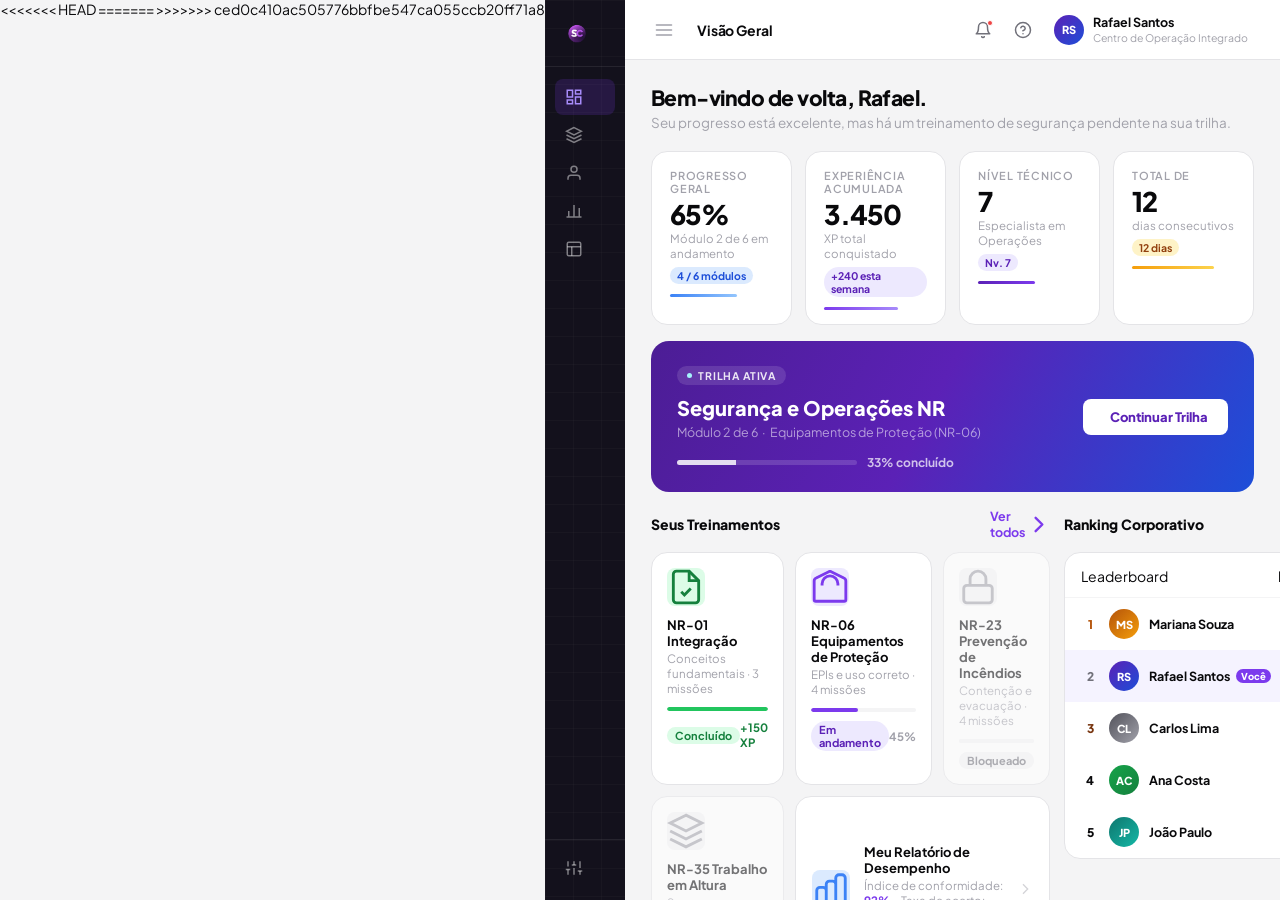
==== commit 4399a9a5: "Merge: adiciona README.md e mantém correções" ====
--- a/painel.html
+++ b/painel.html
@@ -8,7 +8,11 @@
       href="https://fonts.googleapis.com/css2?family=Plus+Jakarta+Sans:ital,wght@0,400;0,500;0,600;0,700;0,800;1,400&family=Bricolage+Grotesque:wght@700;800&display=swap"
       rel="stylesheet"
     />
+<<<<<<< HEAD
+    <link rel="stylesheet" href="style.css" />
+=======
     <link rel="stylesheet" href="style.css">
+>>>>>>> ced0c410ac505776bbfbe547ca055ccb20ff71a8
   </head>
   <body>
     <!-- ══════════════════════════════════════════════
@@ -781,7 +785,14 @@
               </div>
               <div class="mundo-details">
                 <h4>Módulo 3: Segurança Elétrica (NR-10)</h4>
+<<<<<<< HEAD
+                <p>
+                  Procedimentos de segurança em instalações elétricas,
+                  identificação de riscos e EPIs específicos.
+                </p>
+=======
                 <p>Procedimentos de segurança em instalações elétricas, identificação de riscos e EPIs específicos.</p>
+>>>>>>> ced0c410ac505776bbfbe547ca055ccb20ff71a8
               </div>
               <div class="mundo-action">
                 <button
@@ -806,12 +817,25 @@
                   stroke="currentColor"
                   stroke-width="2"
                 >
+<<<<<<< HEAD
+                  <path
+                    d="M8.5 14.5A2.5 2.5 0 0 0 11 12c0-1.38-.5-2-1-3-1.072-2.143-.224-5.057 2.5-7.5 0 0-3.73 2.04-5.14 6.032A9.66 9.66 0 0 0 7 14.5c0 4.418 3.582 8 8 8s8-3.582 8-8a9.66 9.66 0 0 0-1.36-2.968C19.23 3.54 15.5 1.5 15.5 1.5c2.724 2.443 3.572 5.357 2.5 7.5-.5 1-1 1.62-1 3a2.5 2.5 0 0 0 2.5 2.5"
+                  ></path>
+=======
                   <path d="M8.5 14.5A2.5 2.5 0 0 0 11 12c0-1.38-.5-2-1-3-1.072-2.143-.224-5.057 2.5-7.5 0 0-3.73 2.04-5.14 6.032A9.66 9.66 0 0 0 7 14.5c0 4.418 3.582 8 8 8s8-3.582 8-8a9.66 9.66 0 0 0-1.36-2.968C19.23 3.54 15.5 1.5 15.5 1.5c2.724 2.443 3.572 5.357 2.5 7.5-.5 1-1 1.62-1 3a2.5 2.5 0 0 0 2.5 2.5"></path>
+>>>>>>> ced0c410ac505776bbfbe547ca055ccb20ff71a8
                 </svg>
               </div>
               <div class="mundo-details">
                 <h4>Módulo 4: Combate a Incêndio (NR-23)</h4>
+<<<<<<< HEAD
+                <p>
+                  Classificação de incêndios e uso correto de extintores em
+                  situações de emergência.
+                </p>
+=======
                 <p>Classificação de incêndios e uso correto de extintores em situações de emergência.</p>
+>>>>>>> ced0c410ac505776bbfbe547ca055ccb20ff71a8
               </div>
               <div class="mundo-action">
                 <button
@@ -848,8 +872,20 @@
                 </svg>
               </div>
               <div class="mundo-details">
+<<<<<<< HEAD
+                <h4>
+                  Módulo 5: Prevenção de Assédio e Diversidade (NR 01 / Lei
+                  14.457/22):
+                </h4>
+                <p>
+                  Capacitação para promover um ambiente de trabalho seguro e
+                  respeitoso, focada no combate ao assédio e na promoção da
+                  igualdade.
+                </p>
+=======
                 <h4>Módulo 5: Prevenção de Assédio e Diversidade (NR 01 / Lei 14.457/22):</h4>
                 <p>Capacitação para promover um ambiente de trabalho seguro e respeitoso, focada no combate ao assédio e na promoção da igualdade.</p>
+>>>>>>> ced0c410ac505776bbfbe547ca055ccb20ff71a8
               </div>
               <div class="mundo-action">
                 <span class="status-tag outline">Bloqueado</span>
@@ -879,7 +915,15 @@
               </div>
               <div class="mundo-details">
                 <h4>Módulo 5: Lei Geral de Proteção de Dados:</h4>
+<<<<<<< HEAD
+                <p>
+                  Treinamento sobre a Lei Geral de Proteção de Dados para
+                  garantir que a equipe saiba manusear dados de clientes e
+                  colegas com segurança.
+                </p>
+=======
                 <p>Treinamento sobre a Lei Geral de Proteção de Dados para garantir que a equipe saiba manusear dados de clientes e colegas com segurança.</p>
+>>>>>>> ced0c410ac505776bbfbe547ca055ccb20ff71a8
               </div>
               <div class="mundo-action">
                 <span class="status-tag outline">Bloqueado</span>
@@ -994,31 +1038,73 @@
         </div>
 
         <!-- ══════════════ QUIZ NR-10 ══════════════ -->
+<<<<<<< HEAD
+        <div id="screen-quiz-nr10" class="screen" style="display: none">
+          <div class="card quiz-header">
+            <div class="quiz-progress">
+              <span
+                >Questão <span id="current-question">1</span>/<span
+                  id="total-questions"
+                  >5</span
+                ></span
+              >
+              <span class="quiz-score"
+                >Pontuação: <span id="quiz-score">0</span> XP</span
+              >
+=======
         <div id="screen-quiz-nr10" class="screen" style="display:none;">
           <div class="card quiz-header">
             <div class="quiz-progress">
               <span>Questão <span id="current-question">1</span>/<span id="total-questions">5</span></span>
               <span class="quiz-score">Pontuação: <span id="quiz-score">0</span> XP</span>
+>>>>>>> ced0c410ac505776bbfbe547ca055ccb20ff71a8
             </div>
             <div class="quiz-timer" id="quiz-timer">⏱️ 00:30</div>
           </div>
 
           <div class="card quiz-question-container">
+<<<<<<< HEAD
+            <h3 class="quiz-question" id="question-text">
+              Carregando questão...
+            </h3>
+=======
             <h3 class="quiz-question" id="question-text">Carregando questão...</h3>
+>>>>>>> ced0c410ac505776bbfbe547ca055ccb20ff71a8
             <div class="quiz-options" id="quiz-options">
               <!-- Opções geradas dinamicamente -->
             </div>
             <div class="quiz-feedback" id="quiz-feedback"></div>
+<<<<<<< HEAD
+            <div class="quiz-attempts" id="quiz-attempts">
+              Tentativas restantes: ❤️❤️❤️
+            </div>
+          </div>
+
+          <div class="quiz-navigation">
+            <button
+              class="btn-outline"
+              id="next-question-btn"
+              onclick="nextQuestion()"
+              style="display: none"
+            >
+              Próxima Questão
+            </button>
+=======
             <div class="quiz-attempts" id="quiz-attempts">Tentativas restantes: ❤️❤️❤️</div>
           </div>
 
           <div class="quiz-navigation">
             <button class="btn-outline" id="next-question-btn" onclick="nextQuestion()" style="display:none;">Próxima Questão</button>
+>>>>>>> ced0c410ac505776bbfbe547ca055ccb20ff71a8
           </div>
         </div>
 
         <!-- ══════════════ COMBATE A INCÊNDIO NR-23 ══════════════ -->
+<<<<<<< HEAD
+        <div id="screen-fire-nr23" class="screen" style="display: none">
+=======
         <div id="screen-fire-nr23" class="screen" style="display:none;">
+>>>>>>> ced0c410ac505776bbfbe547ca055ccb20ff71a8
           <div class="fire-header">
             <div class="fire-header-left">
               <div class="fire-timer">
@@ -1026,10 +1112,23 @@
                 <span id="fire-timer">60</span>s
               </div>
               <div class="fire-timer-bar">
+<<<<<<< HEAD
+                <div
+                  class="fire-timer-fill"
+                  id="fire-timer-fill"
+                  style="width: 100%"
+                ></div>
+              </div>
+            </div>
+            <div class="fire-score">
+              Pontuação: <span id="fire-score">0</span> XP
+            </div>
+=======
                 <div class="fire-timer-fill" id="fire-timer-fill" style="width: 100%"></div>
               </div>
             </div>
             <div class="fire-score">Pontuação: <span id="fire-score">0</span> XP</div>
+>>>>>>> ced0c410ac505776bbfbe547ca055ccb20ff71a8
           </div>
 
           <div class="fire-scenario">
@@ -1049,13 +1148,18 @@
           <div class="fire-feedback" id="fire-feedback"></div>
 
           <div class="card fire-progress">
-            <span>Incêndios controlados: <span id="fires-controlled">0</span>/<span id="total-fires">5</span></span>
+            <span
+              >Incêndios controlados: <span id="fires-controlled">0</span>/<span
+                id="total-fires"
+                >5</span
+              ></span
+            >
           </div>
         </div>
 
         <!-- ══════════════ RECOMPENSA ══════════════ -->
-        <div id="screen-recompensa" class="screen flex-center">
-          <div class="card reward-card">
+        <div id="screen-recompensa" class="screen">
+          <div class="reward-card">
             <div class="reward-header-icon">
               <svg
                 viewBox="0 0 24 24"
@@ -1783,4 +1887,4 @@
       </div>
     </main>
   </body>
-</html>
+</html>
--- a/style.css
+++ b/style.css
@@ -1,32 +1,32 @@
 /* ==========================================
    TOKENS / VARIÁVEIS - SafeCorp
    ========================================== */
-@import url('https://fonts.googleapis.com/css2?family=Plus+Jakarta+Sans:wght@400;500;600;700;800&family=Bricolage+Grotesque:wght@700;800&display=swap');
+@import url("https://fonts.googleapis.com/css2?family=Plus+Jakarta+Sans:wght@400;500;600;700;800&family=Bricolage+Grotesque:wght@700;800&display=swap");
 
 :root {
-  --brand-primary: #7C3AED;
-  --brand-hover: #5B21B6;
-  --brand-dark: #5B21B6;
-  --brand-deeper: #4C1D95;
-  --brand-light: #EDE9FE;
-  --brand-mid: #DDD6FE;
-
-  --surface-bg: #F4F4F5;
-  --surface-card: #FFFFFF;
-  --surface-sidebar: #13111C;
-  --surface-sidebar-hover: #2D293B;
-
-  --text-primary: #09090B;
-  --text-secondary: #52525B;
-  --text-muted: #A1A1AA;
-  --text-inverse: #F8FAFC;
-
-  --accent-green: #22C55E;
-  --accent-orange: #F59E0B;
-  --accent-red: #EF4444;
-
-  --border-light: #E4E4E7;
-  --border-dark: rgba(255,255,255,0.08);
+  --brand-primary: #7c3aed;
+  --brand-hover: #5b21b6;
+  --brand-dark: #5b21b6;
+  --brand-deeper: #4c1d95;
+  --brand-light: #ede9fe;
+  --brand-mid: #ddd6fe;
+
+  --surface-bg: #f4f4f5;
+  --surface-card: #ffffff;
+  --surface-sidebar: #13111c;
+  --surface-sidebar-hover: #2d293b;
+
+  --text-primary: #09090b;
+  --text-secondary: #52525b;
+  --text-muted: #a1a1aa;
+  --text-inverse: #f8fafc;
+
+  --accent-green: #22c55e;
+  --accent-orange: #f59e0b;
+  --accent-red: #ef4444;
+
+  --border-light: #e4e4e7;
+  --border-dark: rgba(255, 255, 255, 0.08);
 
   --radius-lg: 16px;
   --radius-md: 12px;
@@ -38,8 +38,8 @@
   --shadow-float: 0 10px 15px -3px rgba(124, 58, 237, 0.25);
   --shadow-brand: 0 8px 28px rgba(109, 40, 217, 0.25);
 
-  --font-family: 'Plus Jakarta Sans', sans-serif;
-  --font-display: 'Bricolage Grotesque', sans-serif;
+  --font-family: "Plus Jakarta Sans", sans-serif;
+  --font-display: "Bricolage Grotesque", sans-serif;
 
   --sidebar-width: 260px;
   --sidebar-collapsed-width: 80px;
@@ -49,32 +49,39 @@
   --brand: var(--brand-primary);
   --bg: var(--surface-bg);
   --border: var(--border-light);
-  --gray-100: #F4F4F5;
-  --gray-200: #E4E4E7;
-  --gray-300: #D4D4D8;
-  --gray-400: #A1A1AA;
-  --gray-500: #71717A;
-  --gray-600: #52525B;
-  --gray-700: #3F3F46;
-  --gray-800: #27272A;
-  --gray-900: #18181B;
-  --green-100: #DCFCE7;
-  --green-500: #22C55E;
-  --green-700: #15803D;
-  --amber-100: #FEF3C7;
-  --amber-500: #F59E0B;
-  --blue-100: #DBEAFE;
-  --blue-500: #3B82F6;
-  --red-100: #FEE2E2;
-  --red-500: #EF4444;
+  --gray-100: #f4f4f5;
+  --gray-200: #e4e4e7;
+  --gray-300: #d4d4d8;
+  --gray-400: #a1a1aa;
+  --gray-500: #71717a;
+  --gray-600: #52525b;
+  --gray-700: #3f3f46;
+  --gray-800: #27272a;
+  --gray-900: #18181b;
+  --green-100: #dcfce7;
+  --green-500: #22c55e;
+  --green-700: #15803d;
+  --amber-100: #fef3c7;
+  --amber-500: #f59e0b;
+  --blue-100: #dbeafe;
+  --blue-500: #3b82f6;
+  --red-100: #fee2e2;
+  --red-500: #ef4444;
 }
 
 /* ==========================================
    RESET & BASE
    ========================================== */
-*, *::before, *::after { box-sizing: border-box; margin: 0; padding: 0; }
-
-html, body {
+*,
+*::before,
+*::after {
+  box-sizing: border-box;
+  margin: 0;
+  padding: 0;
+}
+
+html,
+body {
   height: 100%;
   font-family: var(--font-family);
   background-color: var(--surface-bg);
@@ -83,19 +90,44 @@
   font-size: 14px;
 }
 
-a { text-decoration: none; color: inherit; }
-button { font-family: inherit; cursor: pointer; }
+a {
+  text-decoration: none;
+  color: inherit;
+}
+button {
+  font-family: inherit;
+  cursor: pointer;
+}
 
 /* ==========================================
    UTILITÁRIOS
    ========================================== */
-.text-sm { font-size: 13px; }
-.text-muted { color: var(--text-muted); }
-.mb-6 { margin-bottom: 24px; }
-.mt-2 { margin-top: 8px; }
-.mt-4 { margin-top: 16px; }
-.flex-between { display: flex; justify-content: space-between; align-items: center; }
-.flex-center { display: flex; align-items: center; justify-content: center; min-height: 60vh; }
+.text-sm {
+  font-size: 13px;
+}
+.text-muted {
+  color: var(--text-muted);
+}
+.mb-6 {
+  margin-bottom: 24px;
+}
+.mt-2 {
+  margin-top: 8px;
+}
+.mt-4 {
+  margin-top: 16px;
+}
+.flex-between {
+  display: flex;
+  justify-content: space-between;
+  align-items: center;
+}
+.flex-center {
+  display: flex;
+  align-items: center;
+  justify-content: center;
+  min-height: 60vh;
+}
 
 /* ==========================================
    LAYOUT DO PAINEL (sidebar + main)
@@ -122,16 +154,19 @@
 }
 
 .sidebar::before {
-  content: '';
+  content: "";
   position: absolute;
   inset: 0;
-  background-image: linear-gradient(rgba(255,255,255,0.022) 1px, transparent 1px),
-                    linear-gradient(90deg, rgba(255,255,255,0.022) 1px, transparent 1px);
+  background-image:
+    linear-gradient(rgba(255, 255, 255, 0.022) 1px, transparent 1px),
+    linear-gradient(90deg, rgba(255, 255, 255, 0.022) 1px, transparent 1px);
   background-size: 28px 28px;
   pointer-events: none;
 }
 
-.sidebar.collapsed { width: var(--sidebar-collapsed-width); }
+.sidebar.collapsed {
+  width: var(--sidebar-collapsed-width);
+}
 
 .sidebar-header {
   display: flex;
@@ -161,7 +196,10 @@
   transition: opacity 0.15s;
 }
 
-.sidebar.collapsed .tenant-name { opacity: 0; pointer-events: none; }
+.sidebar.collapsed .tenant-name {
+  opacity: 0;
+  pointer-events: none;
+}
 
 .sidebar-nav {
   flex: 1;
@@ -172,7 +210,9 @@
   overflow-y: auto;
 }
 
-.sidebar-nav::-webkit-scrollbar { width: 0; }
+.sidebar-nav::-webkit-scrollbar {
+  width: 0;
+}
 
 .nav-item {
   display: flex;
@@ -180,17 +220,27 @@
   gap: 10px;
   padding: 9px 10px;
   border-radius: var(--radius-sm);
-  color: rgba(255,255,255,0.46);
+  color: rgba(255, 255, 255, 0.46);
   font-size: 13.5px;
   font-weight: 500;
   white-space: nowrap;
-  transition: background 0.13s, color 0.13s;
+  transition:
+    background 0.13s,
+    color 0.13s;
   cursor: pointer;
 }
 
-.nav-item:hover { background: rgba(255,255,255,0.055); color: rgba(255,255,255,0.82); }
-.nav-item.active { background: rgba(124,58,237,0.18); color: #fff; }
-.nav-item.active .nav-icon { color: #A78BFA; }
+.nav-item:hover {
+  background: rgba(255, 255, 255, 0.055);
+  color: rgba(255, 255, 255, 0.82);
+}
+.nav-item.active {
+  background: rgba(124, 58, 237, 0.18);
+  color: #fff;
+}
+.nav-item.active .nav-icon {
+  color: #a78bfa;
+}
 
 .nav-icon {
   width: 18px;
@@ -201,7 +251,10 @@
   justify-content: center;
 }
 
-.nav-icon svg { width: 18px; height: 18px; }
+.nav-icon svg {
+  width: 18px;
+  height: 18px;
+}
 
 .nav-label {
   opacity: 1;
@@ -209,7 +262,10 @@
   white-space: nowrap;
 }
 
-.sidebar.collapsed .nav-label { opacity: 0; pointer-events: none; }
+.sidebar.collapsed .nav-label {
+  opacity: 0;
+  pointer-events: none;
+}
 
 .sidebar-bottom {
   padding: 10px 10px 14px;
@@ -217,8 +273,12 @@
   flex-shrink: 0;
 }
 
-.admin-only { display: none; }
-body.admin-enabled .admin-only { display: flex; }
+.admin-only {
+  display: none;
+}
+body.admin-enabled .admin-only {
+  display: flex;
+}
 
 /* ════════════════════════════════════════════════
    MAIN CONTENT & TOPBAR
@@ -243,7 +303,12 @@
   z-index: 20;
 }
 
-.topbar-left { display: flex; align-items: center; gap: 16px; flex: 1; }
+.topbar-left {
+  display: flex;
+  align-items: center;
+  gap: 16px;
+  flex: 1;
+}
 
 .toggle-sidebar-btn {
   width: 34px;
@@ -258,7 +323,10 @@
   transition: background 0.13s;
 }
 
-.toggle-sidebar-btn:hover { background: var(--gray-100); color: var(--text-primary); }
+.toggle-sidebar-btn:hover {
+  background: var(--gray-100);
+  color: var(--text-primary);
+}
 
 .topbar-title {
   font-size: 14px;
@@ -287,7 +355,10 @@
   position: relative;
 }
 
-.topbar-btn:hover { background: var(--gray-100); color: var(--text-primary); }
+.topbar-btn:hover {
+  background: var(--gray-100);
+  color: var(--text-primary);
+}
 
 .badge-dot {
   position: absolute;
@@ -311,13 +382,15 @@
   margin-left: 4px;
 }
 
-.user-profile:hover { background: var(--gray-100); }
+.user-profile:hover {
+  background: var(--gray-100);
+}
 
 .avatar-placeholder {
   width: 30px;
   height: 30px;
   border-radius: 50%;
-  background: linear-gradient(135deg, var(--brand-dark), #1D4ED8);
+  background: linear-gradient(135deg, var(--brand-dark), #1d4ed8);
   display: flex;
   align-items: center;
   justify-content: center;
@@ -327,9 +400,22 @@
   flex-shrink: 0;
 }
 
-.user-info { display: flex; flex-direction: column; }
-.user-name { font-size: 12.5px; font-weight: 700; color: var(--text-primary); line-height: 1.25; }
-.user-role { font-size: 10.5px; color: var(--text-muted); line-height: 1.25; white-space: nowrap; }
+.user-info {
+  display: flex;
+  flex-direction: column;
+}
+.user-name {
+  font-size: 12.5px;
+  font-weight: 700;
+  color: var(--text-primary);
+  line-height: 1.25;
+}
+.user-role {
+  font-size: 10.5px;
+  color: var(--text-muted);
+  line-height: 1.25;
+  white-space: nowrap;
+}
 
 /* ════════════════════════════════════════════════
    CONTENT / SCREENS
@@ -340,20 +426,35 @@
   padding: 24px 26px;
 }
 
-.content::-webkit-scrollbar { width: 5px; }
-.content::-webkit-scrollbar-track { background: transparent; }
-.content::-webkit-scrollbar-thumb { background: var(--gray-300); border-radius: 10px; }
+.content::-webkit-scrollbar {
+  width: 5px;
+}
+.content::-webkit-scrollbar-track {
+  background: transparent;
+}
+.content::-webkit-scrollbar-thumb {
+  background: var(--gray-300);
+  border-radius: 10px;
+}
 
 .screen {
   display: none;
   animation: fadeUp 0.22s ease;
 }
 
-.screen.active { display: block; }
+.screen.active {
+  display: block;
+}
 
 @keyframes fadeUp {
-  from { opacity: 0; transform: translateY(10px); }
-  to { opacity: 1; transform: translateY(0); }
+  from {
+    opacity: 0;
+    transform: translateY(10px);
+  }
+  to {
+    opacity: 1;
+    transform: translateY(0);
+  }
 }
 
 /* ==========================================
@@ -387,7 +488,9 @@
   color: var(--text-primary);
 }
 
-.page-header { margin-bottom: 20px; }
+.page-header {
+  margin-bottom: 20px;
+}
 
 /* Botões */
 .btn-primary {
@@ -402,7 +505,9 @@
   font-size: 13.5px;
   font-weight: 700;
   cursor: pointer;
-  transition: background 0.15s, transform 0.15s;
+  transition:
+    background 0.15s,
+    transform 0.15s;
 }
 
 .btn-primary:hover {
@@ -422,7 +527,9 @@
   font-size: 13.5px;
   font-weight: 600;
   cursor: pointer;
-  transition: border-color 0.15s, color 0.15s;
+  transition:
+    border-color 0.15s,
+    color 0.15s;
 }
 
 .btn-outline:hover {
@@ -433,9 +540,19 @@
 /* ==========================================
    DASHBOARD
    ========================================== */
-.dash-page-header { margin-bottom: 20px; }
-.dash-page-header h2 { font-size: 21px; font-weight: 800; letter-spacing: -0.025em; margin-bottom: 3px; }
-.dash-page-header p { font-size: 13.5px; color: var(--text-muted); }
+.dash-page-header {
+  margin-bottom: 20px;
+}
+.dash-page-header h2 {
+  font-size: 21px;
+  font-weight: 800;
+  letter-spacing: -0.025em;
+  margin-bottom: 3px;
+}
+.dash-page-header p {
+  font-size: 13.5px;
+  color: var(--text-muted);
+}
 
 .dash-metrics {
   display: grid;
@@ -449,10 +566,15 @@
   border: 1px solid var(--border);
   border-radius: var(--radius-lg);
   padding: 17px 18px 14px;
-  transition: box-shadow 0.2s, transform 0.2s;
-}
-
-.dash-metric:hover { box-shadow: var(--shadow-md); transform: translateY(-1px); }
+  transition:
+    box-shadow 0.2s,
+    transform 0.2s;
+}
+
+.dash-metric:hover {
+  box-shadow: var(--shadow-md);
+  transform: translateY(-1px);
+}
 
 .dash-metric-label {
   font-size: 11px;
@@ -472,7 +594,10 @@
   margin-bottom: 3px;
 }
 
-.dash-metric-sub { font-size: 11.5px; color: var(--text-muted); }
+.dash-metric-sub {
+  font-size: 11.5px;
+  color: var(--text-muted);
+}
 
 .dash-metric-badge {
   display: inline-flex;
@@ -485,10 +610,22 @@
   width: fit-content;
 }
 
-.badge-purple { background: var(--brand-light); color: var(--brand-dark); }
-.badge-green { background: var(--green-100); color: var(--green-700); }
-.badge-amber { background: var(--amber-100); color: #92400E; }
-.badge-blue { background: var(--blue-100); color: #1D4ED8; }
+.badge-purple {
+  background: var(--brand-light);
+  color: var(--brand-dark);
+}
+.badge-green {
+  background: var(--green-100);
+  color: var(--green-700);
+}
+.badge-amber {
+  background: var(--amber-100);
+  color: #92400e;
+}
+.badge-blue {
+  background: var(--blue-100);
+  color: #1d4ed8;
+}
 
 .dash-metric-bar {
   height: 3px;
@@ -497,7 +634,12 @@
 }
 
 .dash-continue {
-  background: linear-gradient(118deg, var(--brand-deeper) 0%, var(--brand-dark) 46%, #1D4ED8 100%);
+  background: linear-gradient(
+    118deg,
+    var(--brand-deeper) 0%,
+    var(--brand-dark) 46%,
+    #1d4ed8 100%
+  );
   border-radius: var(--radius-xl);
   padding: 22px 26px;
   margin-bottom: 16px;
@@ -509,14 +651,16 @@
   overflow: hidden;
 }
 
-.dash-continue-left { z-index: 1; }
+.dash-continue-left {
+  z-index: 1;
+}
 
 .dash-continue-tag {
   display: inline-flex;
   align-items: center;
   gap: 6px;
-  background: rgba(255,255,255,0.12);
-  color: rgba(255,255,255,0.88);
+  background: rgba(255, 255, 255, 0.12);
+  color: rgba(255, 255, 255, 0.88);
   font-size: 10.5px;
   font-weight: 700;
   letter-spacing: 0.08em;
@@ -530,13 +674,18 @@
   width: 5px;
   height: 5px;
   border-radius: 50%;
-  background: #A5F3FC;
+  background: #a5f3fc;
   animation: blink 1.8s ease-in-out infinite;
 }
 
 @keyframes blink {
-  0%, 100% { opacity: 1; }
-  50% { opacity: 0.25; }
+  0%,
+  100% {
+    opacity: 1;
+  }
+  50% {
+    opacity: 0.25;
+  }
 }
 
 .dash-continue-title {
@@ -548,7 +697,7 @@
 
 .dash-continue-sub {
   font-size: 12.5px;
-  color: rgba(255,255,255,0.56);
+  color: rgba(255, 255, 255, 0.56);
   margin-bottom: 15px;
 }
 
@@ -561,21 +710,21 @@
 .prog-track {
   width: 180px;
   height: 5px;
-  background: rgba(255,255,255,0.15);
+  background: rgba(255, 255, 255, 0.15);
   border-radius: 3px;
   overflow: hidden;
 }
 
 .prog-fill {
   height: 100%;
-  background: rgba(255,255,255,0.82);
+  background: rgba(255, 255, 255, 0.82);
   transition: width 0.9s ease;
 }
 
 .prog-label {
   font-size: 12px;
   font-weight: 700;
-  color: rgba(255,255,255,0.72);
+  color: rgba(255, 255, 255, 0.72);
 }
 
 .btn-continue-main {
@@ -639,8 +788,14 @@
   position: relative;
 }
 
-.t-card:hover { box-shadow: var(--shadow-md); transform: translateY(-2px); }
-.t-card.locked { opacity: 0.55; cursor: not-allowed; }
+.t-card:hover {
+  box-shadow: var(--shadow-md);
+  transform: translateY(-2px);
+}
+.t-card.locked {
+  opacity: 0.55;
+  cursor: not-allowed;
+}
 
 .t-icon-wrap {
   width: 38px;
@@ -652,8 +807,16 @@
   margin-bottom: 11px;
 }
 
-.t-name { font-size: 13px; font-weight: 700; margin-bottom: 2px; }
-.t-meta { font-size: 11.5px; color: var(--text-muted); margin-bottom: 11px; }
+.t-name {
+  font-size: 13px;
+  font-weight: 700;
+  margin-bottom: 2px;
+}
+.t-meta {
+  font-size: 11.5px;
+  color: var(--text-muted);
+  margin-bottom: 11px;
+}
 
 .t-prog-bar {
   height: 4px;
@@ -663,9 +826,16 @@
   margin-bottom: 9px;
 }
 
-.t-prog-fill { height: 100%; border-radius: 2px; }
-
-.t-footer { display: flex; align-items: center; justify-content: space-between; }
+.t-prog-fill {
+  height: 100%;
+  border-radius: 2px;
+}
+
+.t-footer {
+  display: flex;
+  align-items: center;
+  justify-content: space-between;
+}
 
 .t-status {
   font-size: 11px;
@@ -674,11 +844,24 @@
   border-radius: 20px;
 }
 
-.t-status.done { background: var(--green-100); color: var(--green-700); }
-.t-status.active { background: var(--brand-light); color: var(--brand-dark); }
-.t-status.locked { background: var(--gray-100); color: var(--gray-500); }
-
-.t-pct { font-size: 11.5px; font-weight: 700; color: var(--text-muted); }
+.t-status.done {
+  background: var(--green-100);
+  color: var(--green-700);
+}
+.t-status.active {
+  background: var(--brand-light);
+  color: var(--brand-dark);
+}
+.t-status.locked {
+  background: var(--gray-100);
+  color: var(--gray-500);
+}
+
+.t-pct {
+  font-size: 11.5px;
+  font-weight: 700;
+  color: var(--text-muted);
+}
 
 .t-lock-icon {
   position: absolute;
@@ -710,7 +893,9 @@
   border-bottom: 1px solid var(--gray-50);
 }
 
-.rank-row.is-me { background: #F5F3FF; }
+.rank-row.is-me {
+  background: #f5f3ff;
+}
 
 .rank-pos-num {
   width: 18px;
@@ -719,9 +904,15 @@
   text-align: center;
 }
 
-.rank-pos-num.p1 { color: #B45309; }
-.rank-pos-num.p2 { color: #71717A; }
-.rank-pos-num.p3 { color: #78350F; }
+.rank-pos-num.p1 {
+  color: #b45309;
+}
+.rank-pos-num.p2 {
+  color: #71717a;
+}
+.rank-pos-num.p3 {
+  color: #78350f;
+}
 
 .rank-av {
   width: 30px;
@@ -753,13 +944,23 @@
   border-radius: 10px;
 }
 
-.rank-xp-val { font-size: 11.5px; font-weight: 800; color: var(--text-muted); }
-.rank-xp-val.mine { color: var(--brand-primary); }
+.rank-xp-val {
+  font-size: 11.5px;
+  font-weight: 800;
+  color: var(--text-muted);
+}
+.rank-xp-val.mine {
+  color: var(--brand-primary);
+}
 
 /* ==========================================
    MUNDOS / TREINAMENTOS
    ========================================== */
-.mundos-list { display: flex; flex-direction: column; gap: 12px; }
+.mundos-list {
+  display: flex;
+  flex-direction: column;
+  gap: 12px;
+}
 
 .mundo-card {
   background: var(--surface-card);
@@ -783,12 +984,27 @@
   flex-shrink: 0;
 }
 
-.mundo-card.completed .mundo-icon-wrapper { background: var(--green-100); color: var(--green-700); }
-.mundo-card.locked .mundo-icon-wrapper { background: var(--gray-100); color: var(--gray-400); }
-
-.mundo-details { flex: 1; }
-.mundo-details h4 { font-size: 14px; font-weight: 700; margin-bottom: 3px; }
-.mundo-details p { font-size: 12.5px; color: var(--text-muted); }
+.mundo-card.completed .mundo-icon-wrapper {
+  background: var(--green-100);
+  color: var(--green-700);
+}
+.mundo-card.locked .mundo-icon-wrapper {
+  background: var(--gray-100);
+  color: var(--gray-400);
+}
+
+.mundo-details {
+  flex: 1;
+}
+.mundo-details h4 {
+  font-size: 14px;
+  font-weight: 700;
+  margin-bottom: 3px;
+}
+.mundo-details p {
+  font-size: 12.5px;
+  color: var(--text-muted);
+}
 
 .status-tag {
   font-size: 11.5px;
@@ -798,8 +1014,15 @@
   display: inline-block;
 }
 
-.status-tag.success { background: var(--green-100); color: var(--green-700); }
-.status-tag.outline { background: var(--gray-100); color: var(--gray-500); border: 1.5px solid var(--border); }
+.status-tag.success {
+  background: var(--green-100);
+  color: var(--green-700);
+}
+.status-tag.outline {
+  background: var(--gray-100);
+  color: var(--gray-500);
+  border: 1.5px solid var(--border);
+}
 
 /* ==========================================
    MISSÃO EPI (DRAG & DROP)
@@ -810,7 +1033,8 @@
   gap: 16px;
 }
 
-.inventory-panel, .character-panel {
+.inventory-panel,
+.character-panel {
   background: var(--surface-card);
   border: 1px solid var(--border);
   border-radius: var(--radius-lg);
@@ -831,9 +1055,17 @@
   font-weight: 600;
 }
 
-.draggable-item.used { opacity: 0.38; cursor: default; }
-
-.item-icon { width: 22px; height: 22px; color: var(--brand-primary); flex-shrink: 0; }
+.draggable-item.used {
+  opacity: 0.38;
+  cursor: default;
+}
+
+.item-icon {
+  width: 22px;
+  height: 22px;
+  color: var(--brand-primary);
+  flex-shrink: 0;
+}
 
 .character-silhouette {
   position: relative;
@@ -846,7 +1078,7 @@
   position: absolute;
   border: 2px dashed var(--brand-mid);
   border-radius: var(--radius-sm);
-  background: rgba(124,58,237,0.05);
+  background: rgba(124, 58, 237, 0.05);
   display: flex;
   align-items: center;
   justify-content: center;
@@ -857,25 +1089,78 @@
 }
 
 .drop-zone.filled {
-  background: rgba(34,197,94,0.1);
+  background: rgba(34, 197, 94, 0.1);
   border-color: var(--green-500);
   color: var(--green-700);
 }
 
-.head-zone { top: 4px; left: 50%; transform: translateX(-50%); width: 90px; height: 42px; }
-.hand-zone { top: 100px; left: 50%; transform: translateX(-50%); width: 90px; height: 36px; }
-.foot-zone { bottom: 2px; left: 50%; transform: translateX(-50%); width: 90px; height: 36px; }
-
-.game-footer { text-align: center; margin-top: 16px; }
+.head-zone {
+  top: 4px;
+  left: 50%;
+  transform: translateX(-50%);
+  width: 90px;
+  height: 42px;
+}
+.hand-zone {
+  top: 100px;
+  left: 50%;
+  transform: translateX(-50%);
+  width: 90px;
+  height: 36px;
+}
+.foot-zone {
+  bottom: 2px;
+  left: 50%;
+  transform: translateX(-50%);
+  width: 90px;
+  height: 36px;
+}
+
+.game-footer {
+  text-align: center;
+  margin-top: 16px;
+}
 
 /* ==========================================
    RECOMPENSA
    ========================================== */
+/* ==========================================
+   RECOMPENSA - CENTRALIZAÇÃO CORRIGIDA
+   ========================================== */
+
+/* Container da tela de recompensa */
+#screen-recompensa {
+  display: flex;
+  align-items: center;
+  justify-content: center;
+  min-height: calc(100vh - 140px); /* Ajusta altura considerando topbar */
+  width: 100%;
+  padding: 20px;
+}
+
 .reward-card {
-  max-width: 440px;
+  max-width: 500px;
   width: 100%;
   text-align: center;
   padding: 36px 32px;
+  margin: 0 auto;
+  background: var(--surface-card);
+  border: 1px solid var(--border);
+  border-radius: var(--radius-lg);
+  box-shadow: var(--shadow-md);
+  position: relative;
+}
+
+/* Garantir que o conteúdo flex não quebre em telas menores */
+@media (max-width: 768px) {
+  #screen-recompensa {
+    min-height: calc(100vh - 100px);
+    padding: 16px;
+  }
+
+  .reward-card {
+    padding: 28px 20px;
+  }
 }
 
 .reward-header-icon {
@@ -890,10 +1175,21 @@
   margin: 0 auto 18px;
 }
 
-.reward-header-icon svg { width: 30px; height: 30px; }
-
-.reward-title { font-size: 24px; font-weight: 800; margin-bottom: 6px; }
-.reward-subtitle { font-size: 13.5px; color: var(--text-muted); margin-bottom: 22px; }
+.reward-header-icon svg {
+  width: 30px;
+  height: 30px;
+}
+
+.reward-title {
+  font-size: 24px;
+  font-weight: 800;
+  margin-bottom: 6px;
+}
+.reward-subtitle {
+  font-size: 13.5px;
+  color: var(--text-muted);
+  margin-bottom: 22px;
+}
 
 .reward-box {
   background: var(--surface-bg);
@@ -904,7 +1200,12 @@
   text-align: left;
 }
 
-.reward-item { display: flex; align-items: center; gap: 12px; margin-bottom: 12px; }
+.reward-item {
+  display: flex;
+  align-items: center;
+  gap: 12px;
+  margin-bottom: 12px;
+}
 
 .reward-icon-box {
   width: 42px;
@@ -916,14 +1217,36 @@
   justify-content: center;
 }
 
-.reward-icon-box.xp-bg { background: linear-gradient(135deg, var(--brand-deeper), var(--brand-primary)); }
-.xp-text-icon { font-size: 14px; font-weight: 900; color: #fff; }
-
-.reward-name { font-size: 14px; font-weight: 700; }
-.reward-name.xp-color { color: var(--brand-primary); }
-.reward-desc { font-size: 12px; color: var(--text-muted); margin-top: 2px; }
-
-.full-width { width: 100%; justify-content: center; }
+.reward-icon-box.xp-bg {
+  background: linear-gradient(
+    135deg,
+    var(--brand-deeper),
+    var(--brand-primary)
+  );
+}
+.xp-text-icon {
+  font-size: 14px;
+  font-weight: 900;
+  color: #fff;
+}
+
+.reward-name {
+  font-size: 14px;
+  font-weight: 700;
+}
+.reward-name.xp-color {
+  color: var(--brand-primary);
+}
+.reward-desc {
+  font-size: 12px;
+  color: var(--text-muted);
+  margin-top: 2px;
+}
+
+.full-width {
+  width: 100%;
+  justify-content: center;
+}
 
 /* ==========================================
    PERFIL
@@ -939,7 +1262,7 @@
   width: 60px;
   height: 60px;
   border-radius: 50%;
-  background: linear-gradient(135deg, var(--brand-dark), #1D4ED8);
+  background: linear-gradient(135deg, var(--brand-dark), #1d4ed8);
   display: flex;
   align-items: center;
   justify-content: center;
@@ -948,8 +1271,15 @@
   color: #fff;
 }
 
-.profile-info h2 { font-size: 20px; font-weight: 800; }
-.profile-info p { font-size: 13px; color: var(--text-muted); margin-top: 2px; }
+.profile-info h2 {
+  font-size: 20px;
+  font-weight: 800;
+}
+.profile-info p {
+  font-size: 13px;
+  color: var(--text-muted);
+  margin-top: 2px;
+}
 
 .level-tag {
   display: inline-block;
@@ -976,14 +1306,29 @@
   text-align: center;
 }
 
-.badge-svg { width: 60px; height: 60px; margin: 0 auto 8px; display: block; }
-.badge-name { font-size: 12px; font-weight: 700; margin-bottom: 4px; }
-.badge-status { font-size: 11px; color: var(--text-muted); }
+.badge-svg {
+  width: 60px;
+  height: 60px;
+  margin: 0 auto 8px;
+  display: block;
+}
+.badge-name {
+  font-size: 12px;
+  font-weight: 700;
+  margin-bottom: 4px;
+}
+.badge-status {
+  font-size: 11px;
+  color: var(--text-muted);
+}
 
 /* ==========================================
    RANKING (tabela)
    ========================================== */
-.data-table { width: 100%; border-collapse: collapse; }
+.data-table {
+  width: 100%;
+  border-collapse: collapse;
+}
 .data-table th {
   background: var(--surface-bg);
   font-size: 11px;
@@ -998,13 +1343,28 @@
   font-size: 13px;
   border-bottom: 1px solid var(--gray-50);
 }
-.data-table tr.highlight-row td { background: #F5F3FF; }
-.highlight { color: var(--brand-primary); }
-
-.rank-pos { display: flex; align-items: center; gap: 6px; font-weight: 700; }
-.rank-pos.gold { color: #B45309; }
-.rank-pos.silver { color: #71717A; }
-.rank-pos.bronze { color: #78350F; }
+.data-table tr.highlight-row td {
+  background: #f5f3ff;
+}
+.highlight {
+  color: var(--brand-primary);
+}
+
+.rank-pos {
+  display: flex;
+  align-items: center;
+  gap: 6px;
+  font-weight: 700;
+}
+.rank-pos.gold {
+  color: #b45309;
+}
+.rank-pos.silver {
+  color: #71717a;
+}
+.rank-pos.bronze {
+  color: #78350f;
+}
 
 /* ==========================================
    RELATÓRIOS
@@ -1034,10 +1394,22 @@
   justify-content: center;
 }
 
-.stat-icon svg { width: 22px; height: 22px; }
-
-.stat-info h3 { font-size: 12px; color: var(--text-muted); font-weight: 600; margin-bottom: 4px; }
-.stat-value { font-size: 28px; font-weight: 800; letter-spacing: -0.03em; }
+.stat-icon svg {
+  width: 22px;
+  height: 22px;
+}
+
+.stat-info h3 {
+  font-size: 12px;
+  color: var(--text-muted);
+  font-weight: 600;
+  margin-bottom: 4px;
+}
+.stat-value {
+  font-size: 28px;
+  font-weight: 800;
+  letter-spacing: -0.03em;
+}
 
 .chart-wrapper {
   display: flex;
@@ -1063,8 +1435,12 @@
   min-height: 4px;
 }
 
-.chart-bar.active-bar { background: linear-gradient(to top, var(--brand-primary), #A78BFA); }
-.chart-bar.empty-bar { background: var(--gray-200); }
+.chart-bar.active-bar {
+  background: linear-gradient(to top, var(--brand-primary), #a78bfa);
+}
+.chart-bar.empty-bar {
+  background: var(--gray-200);
+}
 
 .bar-value {
   position: absolute;
@@ -1076,14 +1452,27 @@
   white-space: nowrap;
 }
 
-.bar-label { font-size: 11px; font-weight: 600; color: var(--text-muted); }
+.bar-label {
+  font-size: 11px;
+  font-weight: 600;
+  color: var(--text-muted);
+}
 
 /* ==========================================
    NOTIFICAÇÕES
    ========================================== */
-.screen-header { margin-bottom: 20px; }
-.screen-header h2 { font-size: 20px; font-weight: 800; }
-.screen-header p { font-size: 13.5px; color: var(--text-muted); margin-top: 3px; }
+.screen-header {
+  margin-bottom: 20px;
+}
+.screen-header h2 {
+  font-size: 20px;
+  font-weight: 800;
+}
+.screen-header p {
+  font-size: 13.5px;
+  color: var(--text-muted);
+  margin-top: 3px;
+}
 
 .notifications-container {
   max-width: 800px;
@@ -1118,10 +1507,19 @@
   flex-shrink: 0;
 }
 
-.notification-icon svg { width: 22px; height: 22px; }
-
-.notification-icon.warning { background: var(--amber-100); color: #D97706; }
-.notification-icon.success { background: var(--green-100); color: #059669; }
+.notification-icon svg {
+  width: 22px;
+  height: 22px;
+}
+
+.notification-icon.warning {
+  background: var(--amber-100);
+  color: #d97706;
+}
+.notification-icon.success {
+  background: var(--green-100);
+  color: #059669;
+}
 
 .notification-content p {
   margin: 0 0 6px 0;
@@ -1129,7 +1527,9 @@
   line-height: 1.45;
 }
 
-.notification-content p strong { color: var(--brand-dark); }
+.notification-content p strong {
+  color: var(--brand-dark);
+}
 
 .notification-time {
   font-size: 11.5px;
@@ -1154,7 +1554,11 @@
   padding: 22px;
 }
 
-.support-box h4 { font-size: 15px; font-weight: 700; margin-bottom: 6px; }
+.support-box h4 {
+  font-size: 15px;
+  font-weight: 700;
+  margin-bottom: 6px;
+}
 
 /* ==========================================
    TELA DE LOGIN
@@ -1184,7 +1588,11 @@
 
 .login-brand {
   flex: 1;
-  background: linear-gradient(135deg, var(--brand-primary), var(--surface-sidebar));
+  background: linear-gradient(
+    135deg,
+    var(--brand-primary),
+    var(--surface-sidebar)
+  );
   padding: 48px;
   display: flex;
   flex-direction: column;
@@ -1194,7 +1602,7 @@
 }
 
 .login-brand::after {
-  content: '';
+  content: "";
   position: absolute;
   top: -50px;
   right: -50px;
@@ -1204,7 +1612,10 @@
   border-radius: 50%;
 }
 
-.brand-content { position: relative; z-index: 10; }
+.brand-content {
+  position: relative;
+  z-index: 10;
+}
 
 .brand-title {
   font-family: var(--font-display);
@@ -1244,7 +1655,9 @@
   justify-content: center;
 }
 
-.login-form-container .form-header { margin-bottom: 32px; }
+.login-form-container .form-header {
+  margin-bottom: 32px;
+}
 .login-form-container .form-header h2 {
   font-family: var(--font-display);
   font-size: 28px;
@@ -1257,7 +1670,9 @@
   font-size: 15px;
 }
 
-.login-form-container .form-group { margin-bottom: 20px; }
+.login-form-container .form-group {
+  margin-bottom: 20px;
+}
 .login-form-container .form-group label {
   display: block;
   font-size: 14px;
@@ -1319,14 +1734,25 @@
   transition: background 0.2s;
 }
 
-.login-form-container .btn-login:hover { background: var(--brand-hover); }
+.login-form-container .btn-login:hover {
+  background: var(--brand-hover);
+}
 
 /* Responsividade do Login */
 @media (max-width: 768px) {
-  .login-card { flex-direction: column; }
-  .login-brand { padding: 32px; min-height: 200px; }
-  .brand-title { font-size: 28px; }
-  .login-form-container { padding: 32px; }
+  .login-card {
+    flex-direction: column;
+  }
+  .login-brand {
+    padding: 32px;
+    min-height: 200px;
+  }
+  .brand-title {
+    font-size: 28px;
+  }
+  .login-form-container {
+    padding: 32px;
+  }
 }
 
 /* ==========================================
@@ -1379,8 +1805,13 @@
 }
 
 @keyframes pulse-timer {
-  0%, 100% { opacity: 1; }
-  50% { opacity: 0.6; }
+  0%,
+  100% {
+    opacity: 1;
+  }
+  50% {
+    opacity: 0.6;
+  }
 }
 
 .quiz-question-container {
@@ -1457,7 +1888,8 @@
   transition: all 0.2s ease;
 }
 
-.quiz-option:hover:not(.disabled):not(.correct):not(.incorrect) .quiz-option-letter {
+.quiz-option:hover:not(.disabled):not(.correct):not(.incorrect)
+  .quiz-option-letter {
   border-color: var(--brand-primary);
   color: var(--brand-primary);
 }
@@ -1563,9 +1995,18 @@
 
 /* Animações de feedback */
 @keyframes shake {
-  0%, 100% { transform: translateX(0); }
-  20%, 60% { transform: translateX(-5px); }
-  40%, 80% { transform: translateX(5px); }
+  0%,
+  100% {
+    transform: translateX(0);
+  }
+  20%,
+  60% {
+    transform: translateX(-5px);
+  }
+  40%,
+  80% {
+    transform: translateX(5px);
+  }
 }
 
 .quiz-option.incorrect {
@@ -1573,9 +2014,15 @@
 }
 
 @keyframes celebrate {
-  0% { transform: scale(1); }
-  50% { transform: scale(1.02); }
-  100% { transform: scale(1); }
+  0% {
+    transform: scale(1);
+  }
+  50% {
+    transform: scale(1.02);
+  }
+  100% {
+    transform: scale(1);
+  }
 }
 
 .quiz-option.correct {
@@ -1594,7 +2041,12 @@
 
 .timer-bar {
   height: 100%;
-  background: linear-gradient(90deg, var(--accent-green), var(--accent-orange), var(--accent-red));
+  background: linear-gradient(
+    90deg,
+    var(--accent-green),
+    var(--accent-orange),
+    var(--accent-red)
+  );
   border-radius: 2px;
   transition: width 1s linear;
   transform-origin: left;
@@ -1651,7 +2103,7 @@
   justify-content: space-between;
   padding: 16px 20px;
   margin-bottom: 16px;
-  background: linear-gradient(135deg, #EF4444 0%, #DC2626 100%);
+  background: linear-gradient(135deg, #ef4444 0%, #dc2626 100%);
   color: white;
   border-radius: var(--radius-lg);
 }
@@ -1669,8 +2121,15 @@
 }
 
 @keyframes pulse-fire {
-  0%, 100% { opacity: 1; transform: scale(1); }
-  50% { opacity: 0.8; transform: scale(1.05); }
+  0%,
+  100% {
+    opacity: 1;
+    transform: scale(1);
+  }
+  50% {
+    opacity: 0.8;
+    transform: scale(1.05);
+  }
 }
 
 .fire-score {
@@ -1707,20 +2166,31 @@
 }
 
 .fire-animation::before {
-  content: '🔥';
+  content: "🔥";
   font-size: 80px;
   position: absolute;
   animation: flicker 1s ease-in-out infinite alternate;
 }
 
-.fire-animation.class-a::before { content: '📦🔥'; }
-.fire-animation.class-b::before { content: '🛢️🔥'; }
-.fire-animation.class-c::before { content: '⚡🔥'; }
-.fire-animation.class-d::before { content: '🔩🔥'; }
-.fire-animation.class-k::before { content: '🍳🔥'; }
+.fire-animation.class-a::before {
+  content: "📦🔥";
+}
+.fire-animation.class-b::before {
+  content: "🛢️🔥";
+}
+.fire-animation.class-c::before {
+  content: "⚡🔥";
+}
+.fire-animation.class-d::before {
+  content: "🔩🔥";
+}
+.fire-animation.class-k::before {
+  content: "🍳🔥";
+}
 
 @keyframes flicker {
-  0%, 100% {
+  0%,
+  100% {
     transform: scale(1) rotate(-2deg);
     opacity: 1;
     filter: brightness(1);
@@ -1765,7 +2235,7 @@
 }
 
 .fire-description {
-  color: rgba(255,255,255,0.9);
+  color: rgba(255, 255, 255, 0.9);
   font-size: 14px;
   text-align: center;
   line-height: 1.6;
@@ -1780,14 +2250,14 @@
   width: 40px;
   height: 40px;
   border-radius: 50%;
-  background: rgba(255,255,255,0.15);
+  background: rgba(255, 255, 255, 0.15);
   display: flex;
   align-items: center;
   justify-content: center;
   font-size: 20px;
   font-weight: 800;
   color: white;
-  border: 2px solid rgba(255,255,255,0.3);
+  border: 2px solid rgba(255, 255, 255, 0.3);
 }
 
 .extinguishers-grid {
@@ -1830,15 +2300,30 @@
 }
 
 @keyframes spray-effect {
-  0% { transform: scale(1); }
-  50% { transform: scale(1.05); }
-  100% { transform: scale(1); }
+  0% {
+    transform: scale(1);
+  }
+  50% {
+    transform: scale(1.05);
+  }
+  100% {
+    transform: scale(1);
+  }
 }
 
 @keyframes shake-fire {
-  0%, 100% { transform: translateX(0); }
-  20%, 60% { transform: translateX(-4px); }
-  40%, 80% { transform: translateX(4px); }
+  0%,
+  100% {
+    transform: translateX(0);
+  }
+  20%,
+  60% {
+    transform: translateX(-4px);
+  }
+  40%,
+  80% {
+    transform: translateX(4px);
+  }
 }
 
 .extinguisher-icon {
@@ -1945,11 +2430,15 @@
 }
 
 .spray-particles::before {
-  content: '';
+  content: "";
   position: absolute;
   width: 200px;
   height: 200px;
-  background: radial-gradient(circle, rgba(255,255,255,0.8) 0%, transparent 70%);
+  background: radial-gradient(
+    circle,
+    rgba(255, 255, 255, 0.8) 0%,
+    transparent 70%
+  );
   animation: spray-burst 0.5s ease-out forwards;
   transform: translate(-50%, -50%);
 }
@@ -1969,7 +2458,7 @@
 .fire-timer-bar {
   width: 100%;
   height: 6px;
-  background: rgba(255,255,255,0.3);
+  background: rgba(255, 255, 255, 0.3);
   border-radius: 3px;
   margin-top: 8px;
   overflow: hidden;
@@ -1977,7 +2466,7 @@
 
 .fire-timer-fill {
   height: 100%;
-  background: linear-gradient(90deg, #22C55E, #F59E0B, #EF4444);
+  background: linear-gradient(90deg, #22c55e, #f59e0b, #ef4444);
   border-radius: 3px;
   transition: width 1s linear;
 }
@@ -1992,4 +2481,4 @@
   flex-direction: column;
   gap: 8px;
   flex: 1;
-}+}
--- a/style.css
+++ b/style.css
@@ -1,32 +1,32 @@
 /* ==========================================
    TOKENS / VARIÁVEIS - SafeCorp
    ========================================== */
-@import url('https://fonts.googleapis.com/css2?family=Plus+Jakarta+Sans:wght@400;500;600;700;800&family=Bricolage+Grotesque:wght@700;800&display=swap');
+@import url("https://fonts.googleapis.com/css2?family=Plus+Jakarta+Sans:wght@400;500;600;700;800&family=Bricolage+Grotesque:wght@700;800&display=swap");
 
 :root {
-  --brand-primary: #7C3AED;
-  --brand-hover: #5B21B6;
-  --brand-dark: #5B21B6;
-  --brand-deeper: #4C1D95;
-  --brand-light: #EDE9FE;
-  --brand-mid: #DDD6FE;
-
-  --surface-bg: #F4F4F5;
-  --surface-card: #FFFFFF;
-  --surface-sidebar: #13111C;
-  --surface-sidebar-hover: #2D293B;
-
-  --text-primary: #09090B;
-  --text-secondary: #52525B;
-  --text-muted: #A1A1AA;
-  --text-inverse: #F8FAFC;
-
-  --accent-green: #22C55E;
-  --accent-orange: #F59E0B;
-  --accent-red: #EF4444;
-
-  --border-light: #E4E4E7;
-  --border-dark: rgba(255,255,255,0.08);
+  --brand-primary: #7c3aed;
+  --brand-hover: #5b21b6;
+  --brand-dark: #5b21b6;
+  --brand-deeper: #4c1d95;
+  --brand-light: #ede9fe;
+  --brand-mid: #ddd6fe;
+
+  --surface-bg: #f4f4f5;
+  --surface-card: #ffffff;
+  --surface-sidebar: #13111c;
+  --surface-sidebar-hover: #2d293b;
+
+  --text-primary: #09090b;
+  --text-secondary: #52525b;
+  --text-muted: #a1a1aa;
+  --text-inverse: #f8fafc;
+
+  --accent-green: #22c55e;
+  --accent-orange: #f59e0b;
+  --accent-red: #ef4444;
+
+  --border-light: #e4e4e7;
+  --border-dark: rgba(255, 255, 255, 0.08);
 
   --radius-lg: 16px;
   --radius-md: 12px;
@@ -38,8 +38,8 @@
   --shadow-float: 0 10px 15px -3px rgba(124, 58, 237, 0.25);
   --shadow-brand: 0 8px 28px rgba(109, 40, 217, 0.25);
 
-  --font-family: 'Plus Jakarta Sans', sans-serif;
-  --font-display: 'Bricolage Grotesque', sans-serif;
+  --font-family: "Plus Jakarta Sans", sans-serif;
+  --font-display: "Bricolage Grotesque", sans-serif;
 
   --sidebar-width: 260px;
   --sidebar-collapsed-width: 80px;
@@ -49,32 +49,39 @@
   --brand: var(--brand-primary);
   --bg: var(--surface-bg);
   --border: var(--border-light);
-  --gray-100: #F4F4F5;
-  --gray-200: #E4E4E7;
-  --gray-300: #D4D4D8;
-  --gray-400: #A1A1AA;
-  --gray-500: #71717A;
-  --gray-600: #52525B;
-  --gray-700: #3F3F46;
-  --gray-800: #27272A;
-  --gray-900: #18181B;
-  --green-100: #DCFCE7;
-  --green-500: #22C55E;
-  --green-700: #15803D;
-  --amber-100: #FEF3C7;
-  --amber-500: #F59E0B;
-  --blue-100: #DBEAFE;
-  --blue-500: #3B82F6;
-  --red-100: #FEE2E2;
-  --red-500: #EF4444;
+  --gray-100: #f4f4f5;
+  --gray-200: #e4e4e7;
+  --gray-300: #d4d4d8;
+  --gray-400: #a1a1aa;
+  --gray-500: #71717a;
+  --gray-600: #52525b;
+  --gray-700: #3f3f46;
+  --gray-800: #27272a;
+  --gray-900: #18181b;
+  --green-100: #dcfce7;
+  --green-500: #22c55e;
+  --green-700: #15803d;
+  --amber-100: #fef3c7;
+  --amber-500: #f59e0b;
+  --blue-100: #dbeafe;
+  --blue-500: #3b82f6;
+  --red-100: #fee2e2;
+  --red-500: #ef4444;
 }
 
 /* ==========================================
    RESET & BASE
    ========================================== */
-*, *::before, *::after { box-sizing: border-box; margin: 0; padding: 0; }
-
-html, body {
+*,
+*::before,
+*::after {
+  box-sizing: border-box;
+  margin: 0;
+  padding: 0;
+}
+
+html,
+body {
   height: 100%;
   font-family: var(--font-family);
   background-color: var(--surface-bg);
@@ -83,19 +90,44 @@
   font-size: 14px;
 }
 
-a { text-decoration: none; color: inherit; }
-button { font-family: inherit; cursor: pointer; }
+a {
+  text-decoration: none;
+  color: inherit;
+}
+button {
+  font-family: inherit;
+  cursor: pointer;
+}
 
 /* ==========================================
    UTILITÁRIOS
    ========================================== */
-.text-sm { font-size: 13px; }
-.text-muted { color: var(--text-muted); }
-.mb-6 { margin-bottom: 24px; }
-.mt-2 { margin-top: 8px; }
-.mt-4 { margin-top: 16px; }
-.flex-between { display: flex; justify-content: space-between; align-items: center; }
-.flex-center { display: flex; align-items: center; justify-content: center; min-height: 60vh; }
+.text-sm {
+  font-size: 13px;
+}
+.text-muted {
+  color: var(--text-muted);
+}
+.mb-6 {
+  margin-bottom: 24px;
+}
+.mt-2 {
+  margin-top: 8px;
+}
+.mt-4 {
+  margin-top: 16px;
+}
+.flex-between {
+  display: flex;
+  justify-content: space-between;
+  align-items: center;
+}
+.flex-center {
+  display: flex;
+  align-items: center;
+  justify-content: center;
+  min-height: 60vh;
+}
 
 /* ==========================================
    LAYOUT DO PAINEL (sidebar + main)
@@ -122,16 +154,19 @@
 }
 
 .sidebar::before {
-  content: '';
+  content: "";
   position: absolute;
   inset: 0;
-  background-image: linear-gradient(rgba(255,255,255,0.022) 1px, transparent 1px),
-                    linear-gradient(90deg, rgba(255,255,255,0.022) 1px, transparent 1px);
+  background-image:
+    linear-gradient(rgba(255, 255, 255, 0.022) 1px, transparent 1px),
+    linear-gradient(90deg, rgba(255, 255, 255, 0.022) 1px, transparent 1px);
   background-size: 28px 28px;
   pointer-events: none;
 }
 
-.sidebar.collapsed { width: var(--sidebar-collapsed-width); }
+.sidebar.collapsed {
+  width: var(--sidebar-collapsed-width);
+}
 
 .sidebar-header {
   display: flex;
@@ -161,7 +196,10 @@
   transition: opacity 0.15s;
 }
 
-.sidebar.collapsed .tenant-name { opacity: 0; pointer-events: none; }
+.sidebar.collapsed .tenant-name {
+  opacity: 0;
+  pointer-events: none;
+}
 
 .sidebar-nav {
   flex: 1;
@@ -172,7 +210,9 @@
   overflow-y: auto;
 }
 
-.sidebar-nav::-webkit-scrollbar { width: 0; }
+.sidebar-nav::-webkit-scrollbar {
+  width: 0;
+}
 
 .nav-item {
   display: flex;
@@ -180,17 +220,27 @@
   gap: 10px;
   padding: 9px 10px;
   border-radius: var(--radius-sm);
-  color: rgba(255,255,255,0.46);
+  color: rgba(255, 255, 255, 0.46);
   font-size: 13.5px;
   font-weight: 500;
   white-space: nowrap;
-  transition: background 0.13s, color 0.13s;
+  transition:
+    background 0.13s,
+    color 0.13s;
   cursor: pointer;
 }
 
-.nav-item:hover { background: rgba(255,255,255,0.055); color: rgba(255,255,255,0.82); }
-.nav-item.active { background: rgba(124,58,237,0.18); color: #fff; }
-.nav-item.active .nav-icon { color: #A78BFA; }
+.nav-item:hover {
+  background: rgba(255, 255, 255, 0.055);
+  color: rgba(255, 255, 255, 0.82);
+}
+.nav-item.active {
+  background: rgba(124, 58, 237, 0.18);
+  color: #fff;
+}
+.nav-item.active .nav-icon {
+  color: #a78bfa;
+}
 
 .nav-icon {
   width: 18px;
@@ -201,7 +251,10 @@
   justify-content: center;
 }
 
-.nav-icon svg { width: 18px; height: 18px; }
+.nav-icon svg {
+  width: 18px;
+  height: 18px;
+}
 
 .nav-label {
   opacity: 1;
@@ -209,7 +262,10 @@
   white-space: nowrap;
 }
 
-.sidebar.collapsed .nav-label { opacity: 0; pointer-events: none; }
+.sidebar.collapsed .nav-label {
+  opacity: 0;
+  pointer-events: none;
+}
 
 .sidebar-bottom {
   padding: 10px 10px 14px;
@@ -217,8 +273,12 @@
   flex-shrink: 0;
 }
 
-.admin-only { display: none; }
-body.admin-enabled .admin-only { display: flex; }
+.admin-only {
+  display: none;
+}
+body.admin-enabled .admin-only {
+  display: flex;
+}
 
 /* ════════════════════════════════════════════════
    MAIN CONTENT & TOPBAR
@@ -243,7 +303,12 @@
   z-index: 20;
 }
 
-.topbar-left { display: flex; align-items: center; gap: 16px; flex: 1; }
+.topbar-left {
+  display: flex;
+  align-items: center;
+  gap: 16px;
+  flex: 1;
+}
 
 .toggle-sidebar-btn {
   width: 34px;
@@ -258,7 +323,10 @@
   transition: background 0.13s;
 }
 
-.toggle-sidebar-btn:hover { background: var(--gray-100); color: var(--text-primary); }
+.toggle-sidebar-btn:hover {
+  background: var(--gray-100);
+  color: var(--text-primary);
+}
 
 .topbar-title {
   font-size: 14px;
@@ -287,7 +355,10 @@
   position: relative;
 }
 
-.topbar-btn:hover { background: var(--gray-100); color: var(--text-primary); }
+.topbar-btn:hover {
+  background: var(--gray-100);
+  color: var(--text-primary);
+}
 
 .badge-dot {
   position: absolute;
@@ -311,13 +382,15 @@
   margin-left: 4px;
 }
 
-.user-profile:hover { background: var(--gray-100); }
+.user-profile:hover {
+  background: var(--gray-100);
+}
 
 .avatar-placeholder {
   width: 30px;
   height: 30px;
   border-radius: 50%;
-  background: linear-gradient(135deg, var(--brand-dark), #1D4ED8);
+  background: linear-gradient(135deg, var(--brand-dark), #1d4ed8);
   display: flex;
   align-items: center;
   justify-content: center;
@@ -327,9 +400,22 @@
   flex-shrink: 0;
 }
 
-.user-info { display: flex; flex-direction: column; }
-.user-name { font-size: 12.5px; font-weight: 700; color: var(--text-primary); line-height: 1.25; }
-.user-role { font-size: 10.5px; color: var(--text-muted); line-height: 1.25; white-space: nowrap; }
+.user-info {
+  display: flex;
+  flex-direction: column;
+}
+.user-name {
+  font-size: 12.5px;
+  font-weight: 700;
+  color: var(--text-primary);
+  line-height: 1.25;
+}
+.user-role {
+  font-size: 10.5px;
+  color: var(--text-muted);
+  line-height: 1.25;
+  white-space: nowrap;
+}
 
 /* ════════════════════════════════════════════════
    CONTENT / SCREENS
@@ -340,20 +426,35 @@
   padding: 24px 26px;
 }
 
-.content::-webkit-scrollbar { width: 5px; }
-.content::-webkit-scrollbar-track { background: transparent; }
-.content::-webkit-scrollbar-thumb { background: var(--gray-300); border-radius: 10px; }
+.content::-webkit-scrollbar {
+  width: 5px;
+}
+.content::-webkit-scrollbar-track {
+  background: transparent;
+}
+.content::-webkit-scrollbar-thumb {
+  background: var(--gray-300);
+  border-radius: 10px;
+}
 
 .screen {
   display: none;
   animation: fadeUp 0.22s ease;
 }
 
-.screen.active { display: block; }
+.screen.active {
+  display: block;
+}
 
 @keyframes fadeUp {
-  from { opacity: 0; transform: translateY(10px); }
-  to { opacity: 1; transform: translateY(0); }
+  from {
+    opacity: 0;
+    transform: translateY(10px);
+  }
+  to {
+    opacity: 1;
+    transform: translateY(0);
+  }
 }
 
 /* ==========================================
@@ -387,7 +488,9 @@
   color: var(--text-primary);
 }
 
-.page-header { margin-bottom: 20px; }
+.page-header {
+  margin-bottom: 20px;
+}
 
 /* Botões */
 .btn-primary {
@@ -402,7 +505,9 @@
   font-size: 13.5px;
   font-weight: 700;
   cursor: pointer;
-  transition: background 0.15s, transform 0.15s;
+  transition:
+    background 0.15s,
+    transform 0.15s;
 }
 
 .btn-primary:hover {
@@ -422,7 +527,9 @@
   font-size: 13.5px;
   font-weight: 600;
   cursor: pointer;
-  transition: border-color 0.15s, color 0.15s;
+  transition:
+    border-color 0.15s,
+    color 0.15s;
 }
 
 .btn-outline:hover {
@@ -433,9 +540,19 @@
 /* ==========================================
    DASHBOARD
    ========================================== */
-.dash-page-header { margin-bottom: 20px; }
-.dash-page-header h2 { font-size: 21px; font-weight: 800; letter-spacing: -0.025em; margin-bottom: 3px; }
-.dash-page-header p { font-size: 13.5px; color: var(--text-muted); }
+.dash-page-header {
+  margin-bottom: 20px;
+}
+.dash-page-header h2 {
+  font-size: 21px;
+  font-weight: 800;
+  letter-spacing: -0.025em;
+  margin-bottom: 3px;
+}
+.dash-page-header p {
+  font-size: 13.5px;
+  color: var(--text-muted);
+}
 
 .dash-metrics {
   display: grid;
@@ -449,10 +566,15 @@
   border: 1px solid var(--border);
   border-radius: var(--radius-lg);
   padding: 17px 18px 14px;
-  transition: box-shadow 0.2s, transform 0.2s;
-}
-
-.dash-metric:hover { box-shadow: var(--shadow-md); transform: translateY(-1px); }
+  transition:
+    box-shadow 0.2s,
+    transform 0.2s;
+}
+
+.dash-metric:hover {
+  box-shadow: var(--shadow-md);
+  transform: translateY(-1px);
+}
 
 .dash-metric-label {
   font-size: 11px;
@@ -472,7 +594,10 @@
   margin-bottom: 3px;
 }
 
-.dash-metric-sub { font-size: 11.5px; color: var(--text-muted); }
+.dash-metric-sub {
+  font-size: 11.5px;
+  color: var(--text-muted);
+}
 
 .dash-metric-badge {
   display: inline-flex;
@@ -485,10 +610,22 @@
   width: fit-content;
 }
 
-.badge-purple { background: var(--brand-light); color: var(--brand-dark); }
-.badge-green { background: var(--green-100); color: var(--green-700); }
-.badge-amber { background: var(--amber-100); color: #92400E; }
-.badge-blue { background: var(--blue-100); color: #1D4ED8; }
+.badge-purple {
+  background: var(--brand-light);
+  color: var(--brand-dark);
+}
+.badge-green {
+  background: var(--green-100);
+  color: var(--green-700);
+}
+.badge-amber {
+  background: var(--amber-100);
+  color: #92400e;
+}
+.badge-blue {
+  background: var(--blue-100);
+  color: #1d4ed8;
+}
 
 .dash-metric-bar {
   height: 3px;
@@ -497,7 +634,12 @@
 }
 
 .dash-continue {
-  background: linear-gradient(118deg, var(--brand-deeper) 0%, var(--brand-dark) 46%, #1D4ED8 100%);
+  background: linear-gradient(
+    118deg,
+    var(--brand-deeper) 0%,
+    var(--brand-dark) 46%,
+    #1d4ed8 100%
+  );
   border-radius: var(--radius-xl);
   padding: 22px 26px;
   margin-bottom: 16px;
@@ -509,14 +651,16 @@
   overflow: hidden;
 }
 
-.dash-continue-left { z-index: 1; }
+.dash-continue-left {
+  z-index: 1;
+}
 
 .dash-continue-tag {
   display: inline-flex;
   align-items: center;
   gap: 6px;
-  background: rgba(255,255,255,0.12);
-  color: rgba(255,255,255,0.88);
+  background: rgba(255, 255, 255, 0.12);
+  color: rgba(255, 255, 255, 0.88);
   font-size: 10.5px;
   font-weight: 700;
   letter-spacing: 0.08em;
@@ -530,13 +674,18 @@
   width: 5px;
   height: 5px;
   border-radius: 50%;
-  background: #A5F3FC;
+  background: #a5f3fc;
   animation: blink 1.8s ease-in-out infinite;
 }
 
 @keyframes blink {
-  0%, 100% { opacity: 1; }
-  50% { opacity: 0.25; }
+  0%,
+  100% {
+    opacity: 1;
+  }
+  50% {
+    opacity: 0.25;
+  }
 }
 
 .dash-continue-title {
@@ -548,7 +697,7 @@
 
 .dash-continue-sub {
   font-size: 12.5px;
-  color: rgba(255,255,255,0.56);
+  color: rgba(255, 255, 255, 0.56);
   margin-bottom: 15px;
 }
 
@@ -561,21 +710,21 @@
 .prog-track {
   width: 180px;
   height: 5px;
-  background: rgba(255,255,255,0.15);
+  background: rgba(255, 255, 255, 0.15);
   border-radius: 3px;
   overflow: hidden;
 }
 
 .prog-fill {
   height: 100%;
-  background: rgba(255,255,255,0.82);
+  background: rgba(255, 255, 255, 0.82);
   transition: width 0.9s ease;
 }
 
 .prog-label {
   font-size: 12px;
   font-weight: 700;
-  color: rgba(255,255,255,0.72);
+  color: rgba(255, 255, 255, 0.72);
 }
 
 .btn-continue-main {
@@ -639,8 +788,14 @@
   position: relative;
 }
 
-.t-card:hover { box-shadow: var(--shadow-md); transform: translateY(-2px); }
-.t-card.locked { opacity: 0.55; cursor: not-allowed; }
+.t-card:hover {
+  box-shadow: var(--shadow-md);
+  transform: translateY(-2px);
+}
+.t-card.locked {
+  opacity: 0.55;
+  cursor: not-allowed;
+}
 
 .t-icon-wrap {
   width: 38px;
@@ -652,8 +807,16 @@
   margin-bottom: 11px;
 }
 
-.t-name { font-size: 13px; font-weight: 700; margin-bottom: 2px; }
-.t-meta { font-size: 11.5px; color: var(--text-muted); margin-bottom: 11px; }
+.t-name {
+  font-size: 13px;
+  font-weight: 700;
+  margin-bottom: 2px;
+}
+.t-meta {
+  font-size: 11.5px;
+  color: var(--text-muted);
+  margin-bottom: 11px;
+}
 
 .t-prog-bar {
   height: 4px;
@@ -663,9 +826,16 @@
   margin-bottom: 9px;
 }
 
-.t-prog-fill { height: 100%; border-radius: 2px; }
-
-.t-footer { display: flex; align-items: center; justify-content: space-between; }
+.t-prog-fill {
+  height: 100%;
+  border-radius: 2px;
+}
+
+.t-footer {
+  display: flex;
+  align-items: center;
+  justify-content: space-between;
+}
 
 .t-status {
   font-size: 11px;
@@ -674,11 +844,24 @@
   border-radius: 20px;
 }
 
-.t-status.done { background: var(--green-100); color: var(--green-700); }
-.t-status.active { background: var(--brand-light); color: var(--brand-dark); }
-.t-status.locked { background: var(--gray-100); color: var(--gray-500); }
-
-.t-pct { font-size: 11.5px; font-weight: 700; color: var(--text-muted); }
+.t-status.done {
+  background: var(--green-100);
+  color: var(--green-700);
+}
+.t-status.active {
+  background: var(--brand-light);
+  color: var(--brand-dark);
+}
+.t-status.locked {
+  background: var(--gray-100);
+  color: var(--gray-500);
+}
+
+.t-pct {
+  font-size: 11.5px;
+  font-weight: 700;
+  color: var(--text-muted);
+}
 
 .t-lock-icon {
   position: absolute;
@@ -710,7 +893,9 @@
   border-bottom: 1px solid var(--gray-50);
 }
 
-.rank-row.is-me { background: #F5F3FF; }
+.rank-row.is-me {
+  background: #f5f3ff;
+}
 
 .rank-pos-num {
   width: 18px;
@@ -719,9 +904,15 @@
   text-align: center;
 }
 
-.rank-pos-num.p1 { color: #B45309; }
-.rank-pos-num.p2 { color: #71717A; }
-.rank-pos-num.p3 { color: #78350F; }
+.rank-pos-num.p1 {
+  color: #b45309;
+}
+.rank-pos-num.p2 {
+  color: #71717a;
+}
+.rank-pos-num.p3 {
+  color: #78350f;
+}
 
 .rank-av {
   width: 30px;
@@ -753,13 +944,23 @@
   border-radius: 10px;
 }
 
-.rank-xp-val { font-size: 11.5px; font-weight: 800; color: var(--text-muted); }
-.rank-xp-val.mine { color: var(--brand-primary); }
+.rank-xp-val {
+  font-size: 11.5px;
+  font-weight: 800;
+  color: var(--text-muted);
+}
+.rank-xp-val.mine {
+  color: var(--brand-primary);
+}
 
 /* ==========================================
    MUNDOS / TREINAMENTOS
    ========================================== */
-.mundos-list { display: flex; flex-direction: column; gap: 12px; }
+.mundos-list {
+  display: flex;
+  flex-direction: column;
+  gap: 12px;
+}
 
 .mundo-card {
   background: var(--surface-card);
@@ -783,12 +984,27 @@
   flex-shrink: 0;
 }
 
-.mundo-card.completed .mundo-icon-wrapper { background: var(--green-100); color: var(--green-700); }
-.mundo-card.locked .mundo-icon-wrapper { background: var(--gray-100); color: var(--gray-400); }
-
-.mundo-details { flex: 1; }
-.mundo-details h4 { font-size: 14px; font-weight: 700; margin-bottom: 3px; }
-.mundo-details p { font-size: 12.5px; color: var(--text-muted); }
+.mundo-card.completed .mundo-icon-wrapper {
+  background: var(--green-100);
+  color: var(--green-700);
+}
+.mundo-card.locked .mundo-icon-wrapper {
+  background: var(--gray-100);
+  color: var(--gray-400);
+}
+
+.mundo-details {
+  flex: 1;
+}
+.mundo-details h4 {
+  font-size: 14px;
+  font-weight: 700;
+  margin-bottom: 3px;
+}
+.mundo-details p {
+  font-size: 12.5px;
+  color: var(--text-muted);
+}
 
 .status-tag {
   font-size: 11.5px;
@@ -798,8 +1014,15 @@
   display: inline-block;
 }
 
-.status-tag.success { background: var(--green-100); color: var(--green-700); }
-.status-tag.outline { background: var(--gray-100); color: var(--gray-500); border: 1.5px solid var(--border); }
+.status-tag.success {
+  background: var(--green-100);
+  color: var(--green-700);
+}
+.status-tag.outline {
+  background: var(--gray-100);
+  color: var(--gray-500);
+  border: 1.5px solid var(--border);
+}
 
 /* ==========================================
    MISSÃO EPI (DRAG & DROP)
@@ -810,7 +1033,8 @@
   gap: 16px;
 }
 
-.inventory-panel, .character-panel {
+.inventory-panel,
+.character-panel {
   background: var(--surface-card);
   border: 1px solid var(--border);
   border-radius: var(--radius-lg);
@@ -831,9 +1055,17 @@
   font-weight: 600;
 }
 
-.draggable-item.used { opacity: 0.38; cursor: default; }
-
-.item-icon { width: 22px; height: 22px; color: var(--brand-primary); flex-shrink: 0; }
+.draggable-item.used {
+  opacity: 0.38;
+  cursor: default;
+}
+
+.item-icon {
+  width: 22px;
+  height: 22px;
+  color: var(--brand-primary);
+  flex-shrink: 0;
+}
 
 .character-silhouette {
   position: relative;
@@ -846,7 +1078,7 @@
   position: absolute;
   border: 2px dashed var(--brand-mid);
   border-radius: var(--radius-sm);
-  background: rgba(124,58,237,0.05);
+  background: rgba(124, 58, 237, 0.05);
   display: flex;
   align-items: center;
   justify-content: center;
@@ -857,25 +1089,78 @@
 }
 
 .drop-zone.filled {
-  background: rgba(34,197,94,0.1);
+  background: rgba(34, 197, 94, 0.1);
   border-color: var(--green-500);
   color: var(--green-700);
 }
 
-.head-zone { top: 4px; left: 50%; transform: translateX(-50%); width: 90px; height: 42px; }
-.hand-zone { top: 100px; left: 50%; transform: translateX(-50%); width: 90px; height: 36px; }
-.foot-zone { bottom: 2px; left: 50%; transform: translateX(-50%); width: 90px; height: 36px; }
-
-.game-footer { text-align: center; margin-top: 16px; }
+.head-zone {
+  top: 4px;
+  left: 50%;
+  transform: translateX(-50%);
+  width: 90px;
+  height: 42px;
+}
+.hand-zone {
+  top: 100px;
+  left: 50%;
+  transform: translateX(-50%);
+  width: 90px;
+  height: 36px;
+}
+.foot-zone {
+  bottom: 2px;
+  left: 50%;
+  transform: translateX(-50%);
+  width: 90px;
+  height: 36px;
+}
+
+.game-footer {
+  text-align: center;
+  margin-top: 16px;
+}
 
 /* ==========================================
    RECOMPENSA
    ========================================== */
+/* ==========================================
+   RECOMPENSA - CENTRALIZAÇÃO CORRIGIDA
+   ========================================== */
+
+/* Container da tela de recompensa */
+#screen-recompensa {
+  display: flex;
+  align-items: center;
+  justify-content: center;
+  min-height: calc(100vh - 140px); /* Ajusta altura considerando topbar */
+  width: 100%;
+  padding: 20px;
+}
+
 .reward-card {
-  max-width: 440px;
+  max-width: 500px;
   width: 100%;
   text-align: center;
   padding: 36px 32px;
+  margin: 0 auto;
+  background: var(--surface-card);
+  border: 1px solid var(--border);
+  border-radius: var(--radius-lg);
+  box-shadow: var(--shadow-md);
+  position: relative;
+}
+
+/* Garantir que o conteúdo flex não quebre em telas menores */
+@media (max-width: 768px) {
+  #screen-recompensa {
+    min-height: calc(100vh - 100px);
+    padding: 16px;
+  }
+
+  .reward-card {
+    padding: 28px 20px;
+  }
 }
 
 .reward-header-icon {
@@ -890,10 +1175,21 @@
   margin: 0 auto 18px;
 }
 
-.reward-header-icon svg { width: 30px; height: 30px; }
-
-.reward-title { font-size: 24px; font-weight: 800; margin-bottom: 6px; }
-.reward-subtitle { font-size: 13.5px; color: var(--text-muted); margin-bottom: 22px; }
+.reward-header-icon svg {
+  width: 30px;
+  height: 30px;
+}
+
+.reward-title {
+  font-size: 24px;
+  font-weight: 800;
+  margin-bottom: 6px;
+}
+.reward-subtitle {
+  font-size: 13.5px;
+  color: var(--text-muted);
+  margin-bottom: 22px;
+}
 
 .reward-box {
   background: var(--surface-bg);
@@ -904,7 +1200,12 @@
   text-align: left;
 }
 
-.reward-item { display: flex; align-items: center; gap: 12px; margin-bottom: 12px; }
+.reward-item {
+  display: flex;
+  align-items: center;
+  gap: 12px;
+  margin-bottom: 12px;
+}
 
 .reward-icon-box {
   width: 42px;
@@ -916,14 +1217,36 @@
   justify-content: center;
 }
 
-.reward-icon-box.xp-bg { background: linear-gradient(135deg, var(--brand-deeper), var(--brand-primary)); }
-.xp-text-icon { font-size: 14px; font-weight: 900; color: #fff; }
-
-.reward-name { font-size: 14px; font-weight: 700; }
-.reward-name.xp-color { color: var(--brand-primary); }
-.reward-desc { font-size: 12px; color: var(--text-muted); margin-top: 2px; }
-
-.full-width { width: 100%; justify-content: center; }
+.reward-icon-box.xp-bg {
+  background: linear-gradient(
+    135deg,
+    var(--brand-deeper),
+    var(--brand-primary)
+  );
+}
+.xp-text-icon {
+  font-size: 14px;
+  font-weight: 900;
+  color: #fff;
+}
+
+.reward-name {
+  font-size: 14px;
+  font-weight: 700;
+}
+.reward-name.xp-color {
+  color: var(--brand-primary);
+}
+.reward-desc {
+  font-size: 12px;
+  color: var(--text-muted);
+  margin-top: 2px;
+}
+
+.full-width {
+  width: 100%;
+  justify-content: center;
+}
 
 /* ==========================================
    PERFIL
@@ -939,7 +1262,7 @@
   width: 60px;
   height: 60px;
   border-radius: 50%;
-  background: linear-gradient(135deg, var(--brand-dark), #1D4ED8);
+  background: linear-gradient(135deg, var(--brand-dark), #1d4ed8);
   display: flex;
   align-items: center;
   justify-content: center;
@@ -948,8 +1271,15 @@
   color: #fff;
 }
 
-.profile-info h2 { font-size: 20px; font-weight: 800; }
-.profile-info p { font-size: 13px; color: var(--text-muted); margin-top: 2px; }
+.profile-info h2 {
+  font-size: 20px;
+  font-weight: 800;
+}
+.profile-info p {
+  font-size: 13px;
+  color: var(--text-muted);
+  margin-top: 2px;
+}
 
 .level-tag {
   display: inline-block;
@@ -976,14 +1306,29 @@
   text-align: center;
 }
 
-.badge-svg { width: 60px; height: 60px; margin: 0 auto 8px; display: block; }
-.badge-name { font-size: 12px; font-weight: 700; margin-bottom: 4px; }
-.badge-status { font-size: 11px; color: var(--text-muted); }
+.badge-svg {
+  width: 60px;
+  height: 60px;
+  margin: 0 auto 8px;
+  display: block;
+}
+.badge-name {
+  font-size: 12px;
+  font-weight: 700;
+  margin-bottom: 4px;
+}
+.badge-status {
+  font-size: 11px;
+  color: var(--text-muted);
+}
 
 /* ==========================================
    RANKING (tabela)
    ========================================== */
-.data-table { width: 100%; border-collapse: collapse; }
+.data-table {
+  width: 100%;
+  border-collapse: collapse;
+}
 .data-table th {
   background: var(--surface-bg);
   font-size: 11px;
@@ -998,13 +1343,28 @@
   font-size: 13px;
   border-bottom: 1px solid var(--gray-50);
 }
-.data-table tr.highlight-row td { background: #F5F3FF; }
-.highlight { color: var(--brand-primary); }
-
-.rank-pos { display: flex; align-items: center; gap: 6px; font-weight: 700; }
-.rank-pos.gold { color: #B45309; }
-.rank-pos.silver { color: #71717A; }
-.rank-pos.bronze { color: #78350F; }
+.data-table tr.highlight-row td {
+  background: #f5f3ff;
+}
+.highlight {
+  color: var(--brand-primary);
+}
+
+.rank-pos {
+  display: flex;
+  align-items: center;
+  gap: 6px;
+  font-weight: 700;
+}
+.rank-pos.gold {
+  color: #b45309;
+}
+.rank-pos.silver {
+  color: #71717a;
+}
+.rank-pos.bronze {
+  color: #78350f;
+}
 
 /* ==========================================
    RELATÓRIOS
@@ -1034,10 +1394,22 @@
   justify-content: center;
 }
 
-.stat-icon svg { width: 22px; height: 22px; }
-
-.stat-info h3 { font-size: 12px; color: var(--text-muted); font-weight: 600; margin-bottom: 4px; }
-.stat-value { font-size: 28px; font-weight: 800; letter-spacing: -0.03em; }
+.stat-icon svg {
+  width: 22px;
+  height: 22px;
+}
+
+.stat-info h3 {
+  font-size: 12px;
+  color: var(--text-muted);
+  font-weight: 600;
+  margin-bottom: 4px;
+}
+.stat-value {
+  font-size: 28px;
+  font-weight: 800;
+  letter-spacing: -0.03em;
+}
 
 .chart-wrapper {
   display: flex;
@@ -1063,8 +1435,12 @@
   min-height: 4px;
 }
 
-.chart-bar.active-bar { background: linear-gradient(to top, var(--brand-primary), #A78BFA); }
-.chart-bar.empty-bar { background: var(--gray-200); }
+.chart-bar.active-bar {
+  background: linear-gradient(to top, var(--brand-primary), #a78bfa);
+}
+.chart-bar.empty-bar {
+  background: var(--gray-200);
+}
 
 .bar-value {
   position: absolute;
@@ -1076,14 +1452,27 @@
   white-space: nowrap;
 }
 
-.bar-label { font-size: 11px; font-weight: 600; color: var(--text-muted); }
+.bar-label {
+  font-size: 11px;
+  font-weight: 600;
+  color: var(--text-muted);
+}
 
 /* ==========================================
    NOTIFICAÇÕES
    ========================================== */
-.screen-header { margin-bottom: 20px; }
-.screen-header h2 { font-size: 20px; font-weight: 800; }
-.screen-header p { font-size: 13.5px; color: var(--text-muted); margin-top: 3px; }
+.screen-header {
+  margin-bottom: 20px;
+}
+.screen-header h2 {
+  font-size: 20px;
+  font-weight: 800;
+}
+.screen-header p {
+  font-size: 13.5px;
+  color: var(--text-muted);
+  margin-top: 3px;
+}
 
 .notifications-container {
   max-width: 800px;
@@ -1118,10 +1507,19 @@
   flex-shrink: 0;
 }
 
-.notification-icon svg { width: 22px; height: 22px; }
-
-.notification-icon.warning { background: var(--amber-100); color: #D97706; }
-.notification-icon.success { background: var(--green-100); color: #059669; }
+.notification-icon svg {
+  width: 22px;
+  height: 22px;
+}
+
+.notification-icon.warning {
+  background: var(--amber-100);
+  color: #d97706;
+}
+.notification-icon.success {
+  background: var(--green-100);
+  color: #059669;
+}
 
 .notification-content p {
   margin: 0 0 6px 0;
@@ -1129,7 +1527,9 @@
   line-height: 1.45;
 }
 
-.notification-content p strong { color: var(--brand-dark); }
+.notification-content p strong {
+  color: var(--brand-dark);
+}
 
 .notification-time {
   font-size: 11.5px;
@@ -1154,7 +1554,11 @@
   padding: 22px;
 }
 
-.support-box h4 { font-size: 15px; font-weight: 700; margin-bottom: 6px; }
+.support-box h4 {
+  font-size: 15px;
+  font-weight: 700;
+  margin-bottom: 6px;
+}
 
 /* ==========================================
    TELA DE LOGIN
@@ -1184,7 +1588,11 @@
 
 .login-brand {
   flex: 1;
-  background: linear-gradient(135deg, var(--brand-primary), var(--surface-sidebar));
+  background: linear-gradient(
+    135deg,
+    var(--brand-primary),
+    var(--surface-sidebar)
+  );
   padding: 48px;
   display: flex;
   flex-direction: column;
@@ -1194,7 +1602,7 @@
 }
 
 .login-brand::after {
-  content: '';
+  content: "";
   position: absolute;
   top: -50px;
   right: -50px;
@@ -1204,7 +1612,10 @@
   border-radius: 50%;
 }
 
-.brand-content { position: relative; z-index: 10; }
+.brand-content {
+  position: relative;
+  z-index: 10;
+}
 
 .brand-title {
   font-family: var(--font-display);
@@ -1244,7 +1655,9 @@
   justify-content: center;
 }
 
-.login-form-container .form-header { margin-bottom: 32px; }
+.login-form-container .form-header {
+  margin-bottom: 32px;
+}
 .login-form-container .form-header h2 {
   font-family: var(--font-display);
   font-size: 28px;
@@ -1257,7 +1670,9 @@
   font-size: 15px;
 }
 
-.login-form-container .form-group { margin-bottom: 20px; }
+.login-form-container .form-group {
+  margin-bottom: 20px;
+}
 .login-form-container .form-group label {
   display: block;
   font-size: 14px;
@@ -1319,14 +1734,25 @@
   transition: background 0.2s;
 }
 
-.login-form-container .btn-login:hover { background: var(--brand-hover); }
+.login-form-container .btn-login:hover {
+  background: var(--brand-hover);
+}
 
 /* Responsividade do Login */
 @media (max-width: 768px) {
-  .login-card { flex-direction: column; }
-  .login-brand { padding: 32px; min-height: 200px; }
-  .brand-title { font-size: 28px; }
-  .login-form-container { padding: 32px; }
+  .login-card {
+    flex-direction: column;
+  }
+  .login-brand {
+    padding: 32px;
+    min-height: 200px;
+  }
+  .brand-title {
+    font-size: 28px;
+  }
+  .login-form-container {
+    padding: 32px;
+  }
 }
 
 /* ==========================================
@@ -1379,8 +1805,13 @@
 }
 
 @keyframes pulse-timer {
-  0%, 100% { opacity: 1; }
-  50% { opacity: 0.6; }
+  0%,
+  100% {
+    opacity: 1;
+  }
+  50% {
+    opacity: 0.6;
+  }
 }
 
 .quiz-question-container {
@@ -1457,7 +1888,8 @@
   transition: all 0.2s ease;
 }
 
-.quiz-option:hover:not(.disabled):not(.correct):not(.incorrect) .quiz-option-letter {
+.quiz-option:hover:not(.disabled):not(.correct):not(.incorrect)
+  .quiz-option-letter {
   border-color: var(--brand-primary);
   color: var(--brand-primary);
 }
@@ -1563,9 +1995,18 @@
 
 /* Animações de feedback */
 @keyframes shake {
-  0%, 100% { transform: translateX(0); }
-  20%, 60% { transform: translateX(-5px); }
-  40%, 80% { transform: translateX(5px); }
+  0%,
+  100% {
+    transform: translateX(0);
+  }
+  20%,
+  60% {
+    transform: translateX(-5px);
+  }
+  40%,
+  80% {
+    transform: translateX(5px);
+  }
 }
 
 .quiz-option.incorrect {
@@ -1573,9 +2014,15 @@
 }
 
 @keyframes celebrate {
-  0% { transform: scale(1); }
-  50% { transform: scale(1.02); }
-  100% { transform: scale(1); }
+  0% {
+    transform: scale(1);
+  }
+  50% {
+    transform: scale(1.02);
+  }
+  100% {
+    transform: scale(1);
+  }
 }
 
 .quiz-option.correct {
@@ -1594,7 +2041,12 @@
 
 .timer-bar {
   height: 100%;
-  background: linear-gradient(90deg, var(--accent-green), var(--accent-orange), var(--accent-red));
+  background: linear-gradient(
+    90deg,
+    var(--accent-green),
+    var(--accent-orange),
+    var(--accent-red)
+  );
   border-radius: 2px;
   transition: width 1s linear;
   transform-origin: left;
@@ -1651,7 +2103,7 @@
   justify-content: space-between;
   padding: 16px 20px;
   margin-bottom: 16px;
-  background: linear-gradient(135deg, #EF4444 0%, #DC2626 100%);
+  background: linear-gradient(135deg, #ef4444 0%, #dc2626 100%);
   color: white;
   border-radius: var(--radius-lg);
 }
@@ -1669,8 +2121,15 @@
 }
 
 @keyframes pulse-fire {
-  0%, 100% { opacity: 1; transform: scale(1); }
-  50% { opacity: 0.8; transform: scale(1.05); }
+  0%,
+  100% {
+    opacity: 1;
+    transform: scale(1);
+  }
+  50% {
+    opacity: 0.8;
+    transform: scale(1.05);
+  }
 }
 
 .fire-score {
@@ -1707,20 +2166,31 @@
 }
 
 .fire-animation::before {
-  content: '🔥';
+  content: "🔥";
   font-size: 80px;
   position: absolute;
   animation: flicker 1s ease-in-out infinite alternate;
 }
 
-.fire-animation.class-a::before { content: '📦🔥'; }
-.fire-animation.class-b::before { content: '🛢️🔥'; }
-.fire-animation.class-c::before { content: '⚡🔥'; }
-.fire-animation.class-d::before { content: '🔩🔥'; }
-.fire-animation.class-k::before { content: '🍳🔥'; }
+.fire-animation.class-a::before {
+  content: "📦🔥";
+}
+.fire-animation.class-b::before {
+  content: "🛢️🔥";
+}
+.fire-animation.class-c::before {
+  content: "⚡🔥";
+}
+.fire-animation.class-d::before {
+  content: "🔩🔥";
+}
+.fire-animation.class-k::before {
+  content: "🍳🔥";
+}
 
 @keyframes flicker {
-  0%, 100% {
+  0%,
+  100% {
     transform: scale(1) rotate(-2deg);
     opacity: 1;
     filter: brightness(1);
@@ -1765,7 +2235,7 @@
 }
 
 .fire-description {
-  color: rgba(255,255,255,0.9);
+  color: rgba(255, 255, 255, 0.9);
   font-size: 14px;
   text-align: center;
   line-height: 1.6;
@@ -1780,14 +2250,14 @@
   width: 40px;
   height: 40px;
   border-radius: 50%;
-  background: rgba(255,255,255,0.15);
+  background: rgba(255, 255, 255, 0.15);
   display: flex;
   align-items: center;
   justify-content: center;
   font-size: 20px;
   font-weight: 800;
   color: white;
-  border: 2px solid rgba(255,255,255,0.3);
+  border: 2px solid rgba(255, 255, 255, 0.3);
 }
 
 .extinguishers-grid {
@@ -1830,15 +2300,30 @@
 }
 
 @keyframes spray-effect {
-  0% { transform: scale(1); }
-  50% { transform: scale(1.05); }
-  100% { transform: scale(1); }
+  0% {
+    transform: scale(1);
+  }
+  50% {
+    transform: scale(1.05);
+  }
+  100% {
+    transform: scale(1);
+  }
 }
 
 @keyframes shake-fire {
-  0%, 100% { transform: translateX(0); }
-  20%, 60% { transform: translateX(-4px); }
-  40%, 80% { transform: translateX(4px); }
+  0%,
+  100% {
+    transform: translateX(0);
+  }
+  20%,
+  60% {
+    transform: translateX(-4px);
+  }
+  40%,
+  80% {
+    transform: translateX(4px);
+  }
 }
 
 .extinguisher-icon {
@@ -1945,11 +2430,15 @@
 }
 
 .spray-particles::before {
-  content: '';
+  content: "";
   position: absolute;
   width: 200px;
   height: 200px;
-  background: radial-gradient(circle, rgba(255,255,255,0.8) 0%, transparent 70%);
+  background: radial-gradient(
+    circle,
+    rgba(255, 255, 255, 0.8) 0%,
+    transparent 70%
+  );
   animation: spray-burst 0.5s ease-out forwards;
   transform: translate(-50%, -50%);
 }
@@ -1969,7 +2458,7 @@
 .fire-timer-bar {
   width: 100%;
   height: 6px;
-  background: rgba(255,255,255,0.3);
+  background: rgba(255, 255, 255, 0.3);
   border-radius: 3px;
   margin-top: 8px;
   overflow: hidden;
@@ -1977,7 +2466,7 @@
 
 .fire-timer-fill {
   height: 100%;
-  background: linear-gradient(90deg, #22C55E, #F59E0B, #EF4444);
+  background: linear-gradient(90deg, #22c55e, #f59e0b, #ef4444);
   border-radius: 3px;
   transition: width 1s linear;
 }
@@ -1992,4 +2481,4 @@
   flex-direction: column;
   gap: 8px;
   flex: 1;
-}+}
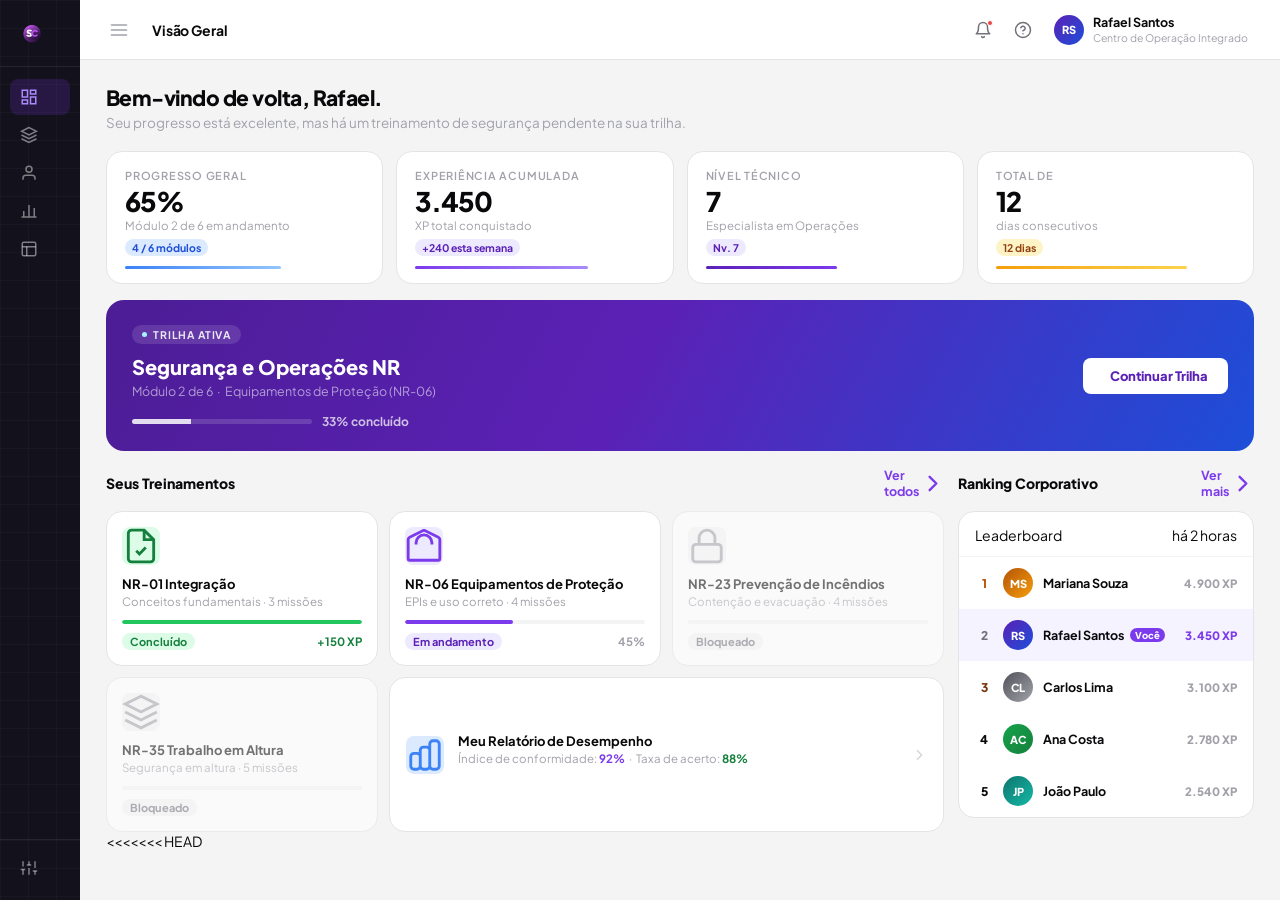
==== commit 3b6ec6bc: "Corrigindo merge" ====
--- a/painel.html
+++ b/painel.html
@@ -8,11 +8,7 @@
       href="https://fonts.googleapis.com/css2?family=Plus+Jakarta+Sans:ital,wght@0,400;0,500;0,600;0,700;0,800;1,400&family=Bricolage+Grotesque:wght@700;800&display=swap"
       rel="stylesheet"
     />
-<<<<<<< HEAD
     <link rel="stylesheet" href="style.css" />
-=======
-    <link rel="stylesheet" href="style.css">
->>>>>>> ced0c410ac505776bbfbe547ca055ccb20ff71a8
   </head>
   <body>
     <!-- ══════════════════════════════════════════════
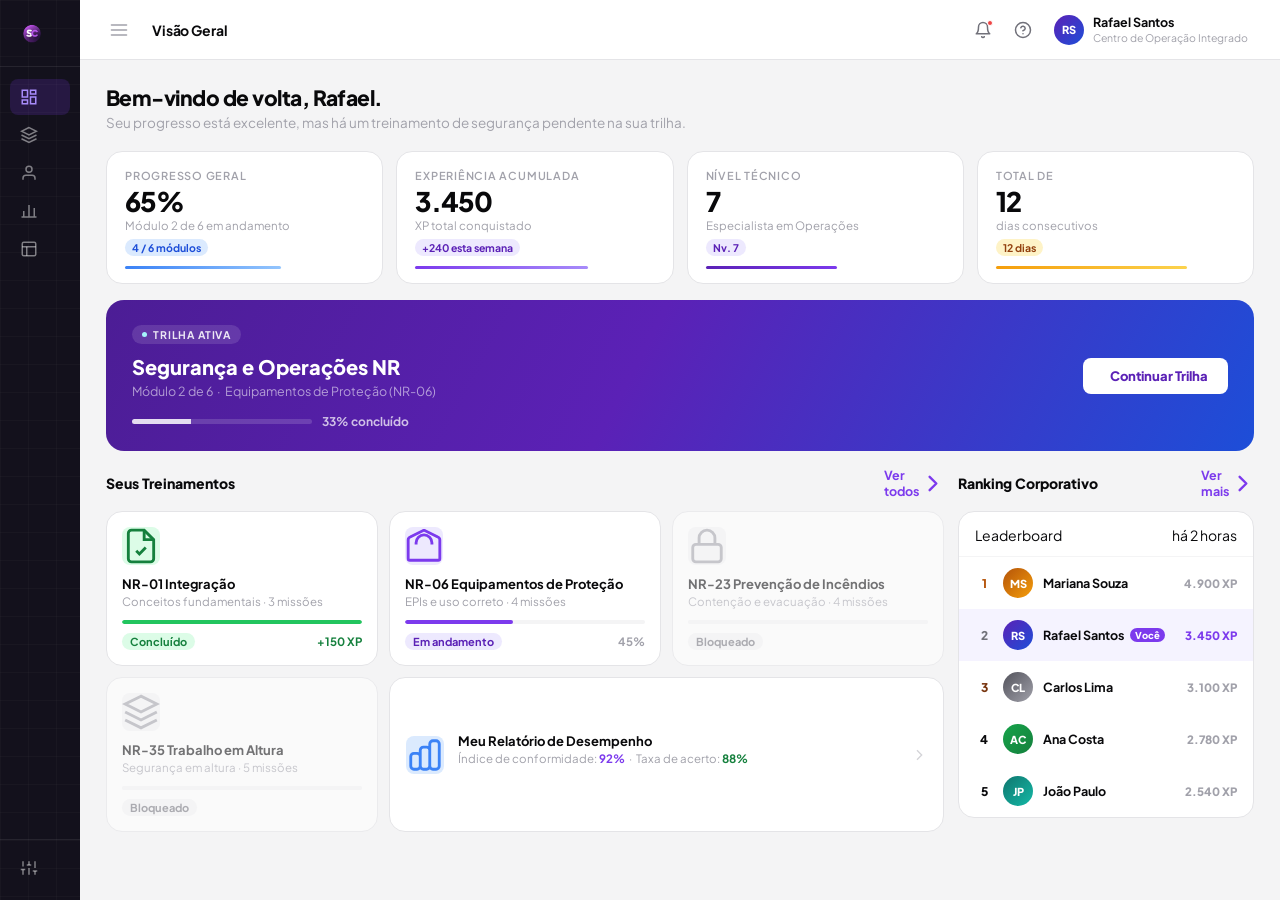
==== commit 084de87b: "Corrigindo merge painel.html" ====
--- a/painel.html
+++ b/painel.html
@@ -781,14 +781,10 @@
               </div>
               <div class="mundo-details">
                 <h4>Módulo 3: Segurança Elétrica (NR-10)</h4>
-<<<<<<< HEAD
                 <p>
                   Procedimentos de segurança em instalações elétricas,
                   identificação de riscos e EPIs específicos.
                 </p>
-=======
-                <p>Procedimentos de segurança em instalações elétricas, identificação de riscos e EPIs específicos.</p>
->>>>>>> ced0c410ac505776bbfbe547ca055ccb20ff71a8
               </div>
               <div class="mundo-action">
                 <button
@@ -813,25 +809,17 @@
                   stroke="currentColor"
                   stroke-width="2"
                 >
-<<<<<<< HEAD
                   <path
                     d="M8.5 14.5A2.5 2.5 0 0 0 11 12c0-1.38-.5-2-1-3-1.072-2.143-.224-5.057 2.5-7.5 0 0-3.73 2.04-5.14 6.032A9.66 9.66 0 0 0 7 14.5c0 4.418 3.582 8 8 8s8-3.582 8-8a9.66 9.66 0 0 0-1.36-2.968C19.23 3.54 15.5 1.5 15.5 1.5c2.724 2.443 3.572 5.357 2.5 7.5-.5 1-1 1.62-1 3a2.5 2.5 0 0 0 2.5 2.5"
                   ></path>
-=======
-                  <path d="M8.5 14.5A2.5 2.5 0 0 0 11 12c0-1.38-.5-2-1-3-1.072-2.143-.224-5.057 2.5-7.5 0 0-3.73 2.04-5.14 6.032A9.66 9.66 0 0 0 7 14.5c0 4.418 3.582 8 8 8s8-3.582 8-8a9.66 9.66 0 0 0-1.36-2.968C19.23 3.54 15.5 1.5 15.5 1.5c2.724 2.443 3.572 5.357 2.5 7.5-.5 1-1 1.62-1 3a2.5 2.5 0 0 0 2.5 2.5"></path>
->>>>>>> ced0c410ac505776bbfbe547ca055ccb20ff71a8
                 </svg>
               </div>
               <div class="mundo-details">
                 <h4>Módulo 4: Combate a Incêndio (NR-23)</h4>
-<<<<<<< HEAD
                 <p>
                   Classificação de incêndios e uso correto de extintores em
                   situações de emergência.
                 </p>
-=======
-                <p>Classificação de incêndios e uso correto de extintores em situações de emergência.</p>
->>>>>>> ced0c410ac505776bbfbe547ca055ccb20ff71a8
               </div>
               <div class="mundo-action">
                 <button
@@ -868,7 +856,6 @@
                 </svg>
               </div>
               <div class="mundo-details">
-<<<<<<< HEAD
                 <h4>
                   Módulo 5: Prevenção de Assédio e Diversidade (NR 01 / Lei
                   14.457/22):
@@ -878,10 +865,6 @@
                   respeitoso, focada no combate ao assédio e na promoção da
                   igualdade.
                 </p>
-=======
-                <h4>Módulo 5: Prevenção de Assédio e Diversidade (NR 01 / Lei 14.457/22):</h4>
-                <p>Capacitação para promover um ambiente de trabalho seguro e respeitoso, focada no combate ao assédio e na promoção da igualdade.</p>
->>>>>>> ced0c410ac505776bbfbe547ca055ccb20ff71a8
               </div>
               <div class="mundo-action">
                 <span class="status-tag outline">Bloqueado</span>
@@ -911,15 +894,11 @@
               </div>
               <div class="mundo-details">
                 <h4>Módulo 5: Lei Geral de Proteção de Dados:</h4>
-<<<<<<< HEAD
                 <p>
                   Treinamento sobre a Lei Geral de Proteção de Dados para
                   garantir que a equipe saiba manusear dados de clientes e
                   colegas com segurança.
                 </p>
-=======
-                <p>Treinamento sobre a Lei Geral de Proteção de Dados para garantir que a equipe saiba manusear dados de clientes e colegas com segurança.</p>
->>>>>>> ced0c410ac505776bbfbe547ca055ccb20ff71a8
               </div>
               <div class="mundo-action">
                 <span class="status-tag outline">Bloqueado</span>
@@ -1034,7 +1013,6 @@
         </div>
 
         <!-- ══════════════ QUIZ NR-10 ══════════════ -->
-<<<<<<< HEAD
         <div id="screen-quiz-nr10" class="screen" style="display: none">
           <div class="card quiz-header">
             <div class="quiz-progress">
@@ -1047,30 +1025,18 @@
               <span class="quiz-score"
                 >Pontuação: <span id="quiz-score">0</span> XP</span
               >
-=======
-        <div id="screen-quiz-nr10" class="screen" style="display:none;">
-          <div class="card quiz-header">
-            <div class="quiz-progress">
-              <span>Questão <span id="current-question">1</span>/<span id="total-questions">5</span></span>
-              <span class="quiz-score">Pontuação: <span id="quiz-score">0</span> XP</span>
->>>>>>> ced0c410ac505776bbfbe547ca055ccb20ff71a8
             </div>
             <div class="quiz-timer" id="quiz-timer">⏱️ 00:30</div>
           </div>
 
           <div class="card quiz-question-container">
-<<<<<<< HEAD
             <h3 class="quiz-question" id="question-text">
               Carregando questão...
             </h3>
-=======
-            <h3 class="quiz-question" id="question-text">Carregando questão...</h3>
->>>>>>> ced0c410ac505776bbfbe547ca055ccb20ff71a8
             <div class="quiz-options" id="quiz-options">
               <!-- Opções geradas dinamicamente -->
             </div>
             <div class="quiz-feedback" id="quiz-feedback"></div>
-<<<<<<< HEAD
             <div class="quiz-attempts" id="quiz-attempts">
               Tentativas restantes: ❤️❤️❤️
             </div>
@@ -1085,22 +1051,11 @@
             >
               Próxima Questão
             </button>
-=======
-            <div class="quiz-attempts" id="quiz-attempts">Tentativas restantes: ❤️❤️❤️</div>
-          </div>
-
-          <div class="quiz-navigation">
-            <button class="btn-outline" id="next-question-btn" onclick="nextQuestion()" style="display:none;">Próxima Questão</button>
->>>>>>> ced0c410ac505776bbfbe547ca055ccb20ff71a8
           </div>
         </div>
 
         <!-- ══════════════ COMBATE A INCÊNDIO NR-23 ══════════════ -->
-<<<<<<< HEAD
         <div id="screen-fire-nr23" class="screen" style="display: none">
-=======
-        <div id="screen-fire-nr23" class="screen" style="display:none;">
->>>>>>> ced0c410ac505776bbfbe547ca055ccb20ff71a8
           <div class="fire-header">
             <div class="fire-header-left">
               <div class="fire-timer">
@@ -1108,7 +1063,6 @@
                 <span id="fire-timer">60</span>s
               </div>
               <div class="fire-timer-bar">
-<<<<<<< HEAD
                 <div
                   class="fire-timer-fill"
                   id="fire-timer-fill"
@@ -1119,12 +1073,6 @@
             <div class="fire-score">
               Pontuação: <span id="fire-score">0</span> XP
             </div>
-=======
-                <div class="fire-timer-fill" id="fire-timer-fill" style="width: 100%"></div>
-              </div>
-            </div>
-            <div class="fire-score">Pontuação: <span id="fire-score">0</span> XP</div>
->>>>>>> ced0c410ac505776bbfbe547ca055ccb20ff71a8
           </div>
 
           <div class="fire-scenario">
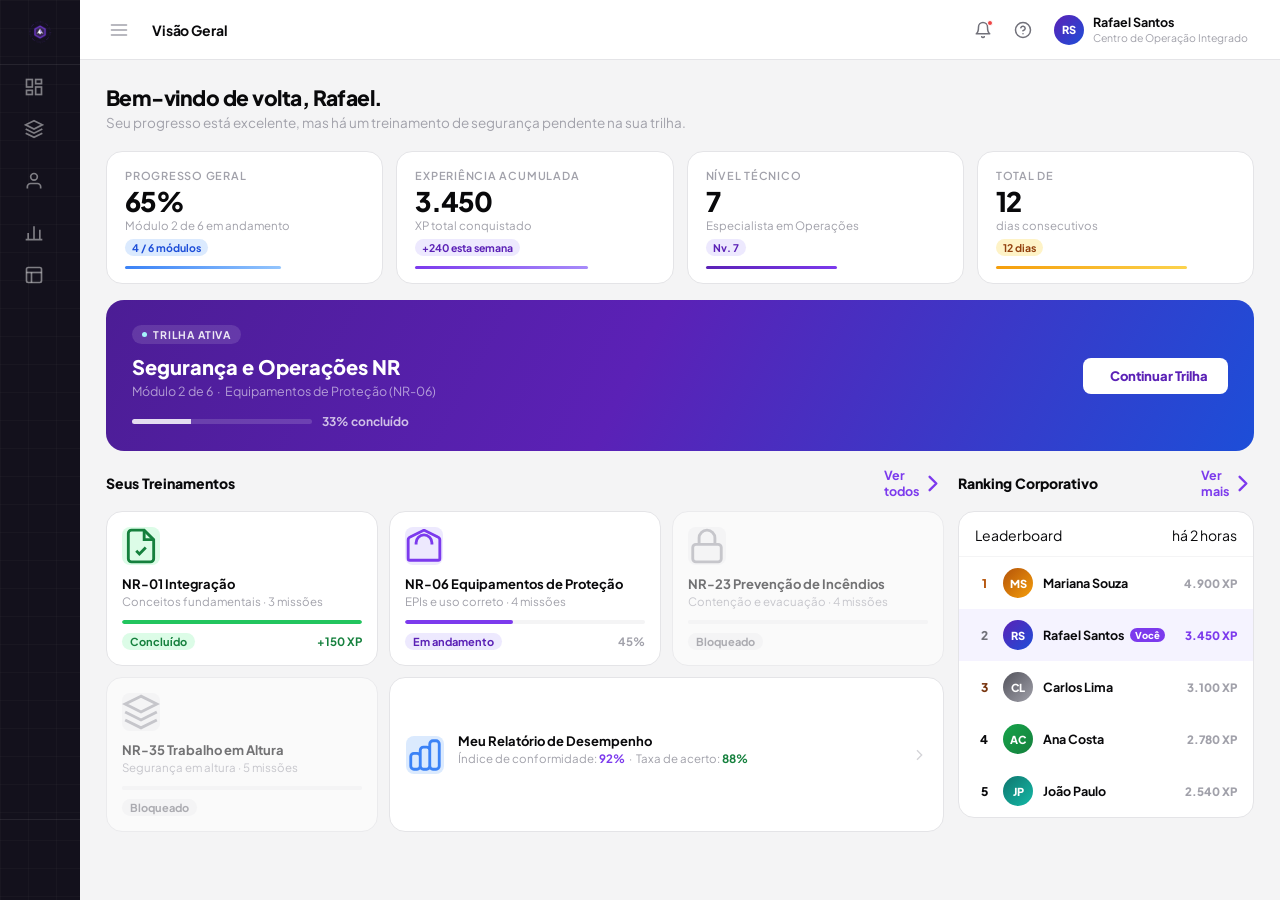
==== commit 7bdb099b: "style(sidebar): ajusta tamanho da logo e alinhamento dos itens do menu" ====
--- a/painel.html
+++ b/painel.html
@@ -9,25 +9,29 @@
       rel="stylesheet"
     />
     <link rel="stylesheet" href="style.css" />
+    <link
+      rel="icon"
+      type="image/svg+xml"
+      href="src/safecorp_icon_transparent.png"
+    />
+    <link rel="shortcut icon" href="src/safecorp_icon_transparent.png" />
   </head>
   <body>
+    <!-- ══════════════════════════════════════════════
+     SIDEBAR
+══════════════════════════════════════════════ -->
     <!-- ══════════════════════════════════════════════
      SIDEBAR
 ══════════════════════════════════════════════ -->
     <aside class="sidebar collapsed" id="sidebar">
       <div class="sidebar-header">
         <img
-          src="src/logo.png"
+          src="src/safecorp_icon_transparent.png"
           alt="SafeCorp Logo"
           class="tenant-logo"
-          onerror="
-            this.src =
-              'data:image/svg+xml;utf8,<svg xmlns=\'http://www.w3.org/2000/svg\' viewBox=\'0 0 24 24\' fill=\'none\' stroke=\'%23A78BFA\' stroke-width=\'2\'><path d=\'M12 22s8-4 8-10V5l-8-3-8 3v7c0 6 8 10 8 10z\'/></svg>'
-          "
         />
         <span class="tenant-name">SafeCorp</span>
       </div>
-
       <nav class="sidebar-nav">
         <a
           href="#"
@@ -1831,4 +1835,4 @@
       </div>
     </main>
   </body>
-</html>+</html>
--- a/style.css
+++ b/style.css
@@ -168,83 +168,72 @@
   width: var(--sidebar-collapsed-width);
 }
 
+/* ════════════════════════════════════════════════
+   SIDEBAR - CORREÇÃO DO ALINHAMENTO
+════════════════════════════════════════════════ */
+
 .sidebar-header {
   display: flex;
   align-items: center;
-  gap: 10px;
-  padding: 18px 16px 16px;
+  gap: 12px;
+  padding: 18px 16px;
   border-bottom: 1px solid var(--border-dark);
   flex-shrink: 0;
   min-height: 64px;
 }
 
+/* Controle de tamanho da logo */
 .tenant-logo {
-  width: 32px;
-  height: 32px;
+  width: 28px !important;
+  height: 28px !important;
   object-fit: contain;
-  border-radius: 8px;
   flex-shrink: 0;
+  border-radius: 6px;
 }
 
 .tenant-name {
   font-family: var(--font-display);
-  font-size: 16px;
+  font-size: 18px;
   font-weight: 800;
   color: #fff;
   white-space: nowrap;
-  opacity: 1;
-  transition: opacity 0.15s;
+  line-height: 28px;
+}
+
+/* Sidebar colapsada */
+.sidebar.collapsed .sidebar-header {
+  justify-content: center;
+  padding: 18px 0;
+}
+
+.sidebar.collapsed .tenant-logo {
+  width: 28px !important;
+  height: 28px !important;
+  margin: 0 auto;
 }
 
 .sidebar.collapsed .tenant-name {
-  opacity: 0;
-  pointer-events: none;
-}
-
-.sidebar-nav {
-  flex: 1;
-  padding: 12px 10px;
-  display: flex;
-  flex-direction: column;
-  gap: 2px;
-  overflow-y: auto;
-}
-
-.sidebar-nav::-webkit-scrollbar {
-  width: 0;
-}
-
+  display: none;
+}
+
+/* Itens do menu principal */
 .nav-item {
   display: flex;
   align-items: center;
-  gap: 10px;
-  padding: 9px 10px;
+  gap: 12px;
+  padding: 10px 16px;
+  margin: 2px 8px;
   border-radius: var(--radius-sm);
-  color: rgba(255, 255, 255, 0.46);
+  color: rgba(255,255,255,0.46);
   font-size: 13.5px;
   font-weight: 500;
-  white-space: nowrap;
-  transition:
-    background 0.13s,
-    color 0.13s;
+  transition: all 0.13s;
   cursor: pointer;
 }
 
-.nav-item:hover {
-  background: rgba(255, 255, 255, 0.055);
-  color: rgba(255, 255, 255, 0.82);
-}
-.nav-item.active {
-  background: rgba(124, 58, 237, 0.18);
-  color: #fff;
-}
-.nav-item.active .nav-icon {
-  color: #a78bfa;
-}
-
 .nav-icon {
-  width: 18px;
-  height: 18px;
+  width: 20px;
+  height: 20px;
   flex-shrink: 0;
   display: flex;
   align-items: center;
@@ -252,14 +241,14 @@
 }
 
 .nav-icon svg {
-  width: 18px;
-  height: 18px;
+  width: 20px;
+  height: 20px;
 }
 
 .nav-label {
-  opacity: 1;
-  transition: opacity 0.12s;
-  white-space: nowrap;
+  font-size: 13.5px;
+  font-weight: 500;
+  line-height: 20px;
 }
 
 .sidebar.collapsed .nav-label {
@@ -267,10 +256,31 @@
   pointer-events: none;
 }
 
+/* ════════════════════════════════════════════════
+   SIDEBAR BOTTOM - CONFIGURAÇÕES
+════════════════════════════════════════════════ */
+
 .sidebar-bottom {
-  padding: 10px 10px 14px;
+  padding: 16px 10px 20px 10px;
+  margin-top: auto;
   border-top: 1px solid var(--border-dark);
   flex-shrink: 0;
+}
+
+/* Garantir que o item de configurações tenha o mesmo alinhamento */
+.sidebar-bottom .nav-item {
+  margin: 2px 8px;
+  padding: 10px 16px;
+}
+
+/* Ajuste para sidebar colapsada */
+.sidebar.collapsed .sidebar-bottom {
+  padding: 16px 0 20px 0;
+}
+
+.sidebar.collapsed .sidebar-bottom .nav-item {
+  justify-content: center;
+  padding: 10px 0;
 }
 
 .admin-only {
@@ -1634,7 +1644,7 @@
 .login-logo {
   display: flex;
   align-items: center;
-  gap: 12px;
+  gap: 4px;
   font-family: var(--font-display);
   font-size: 24px;
   font-weight: 800;
@@ -1642,8 +1652,8 @@
 }
 
 .login-logo img {
-  width: 36px;
-  height: 36px;
+  width: 78px;
+  height: 78px;
   object-fit: contain;
 }
 
